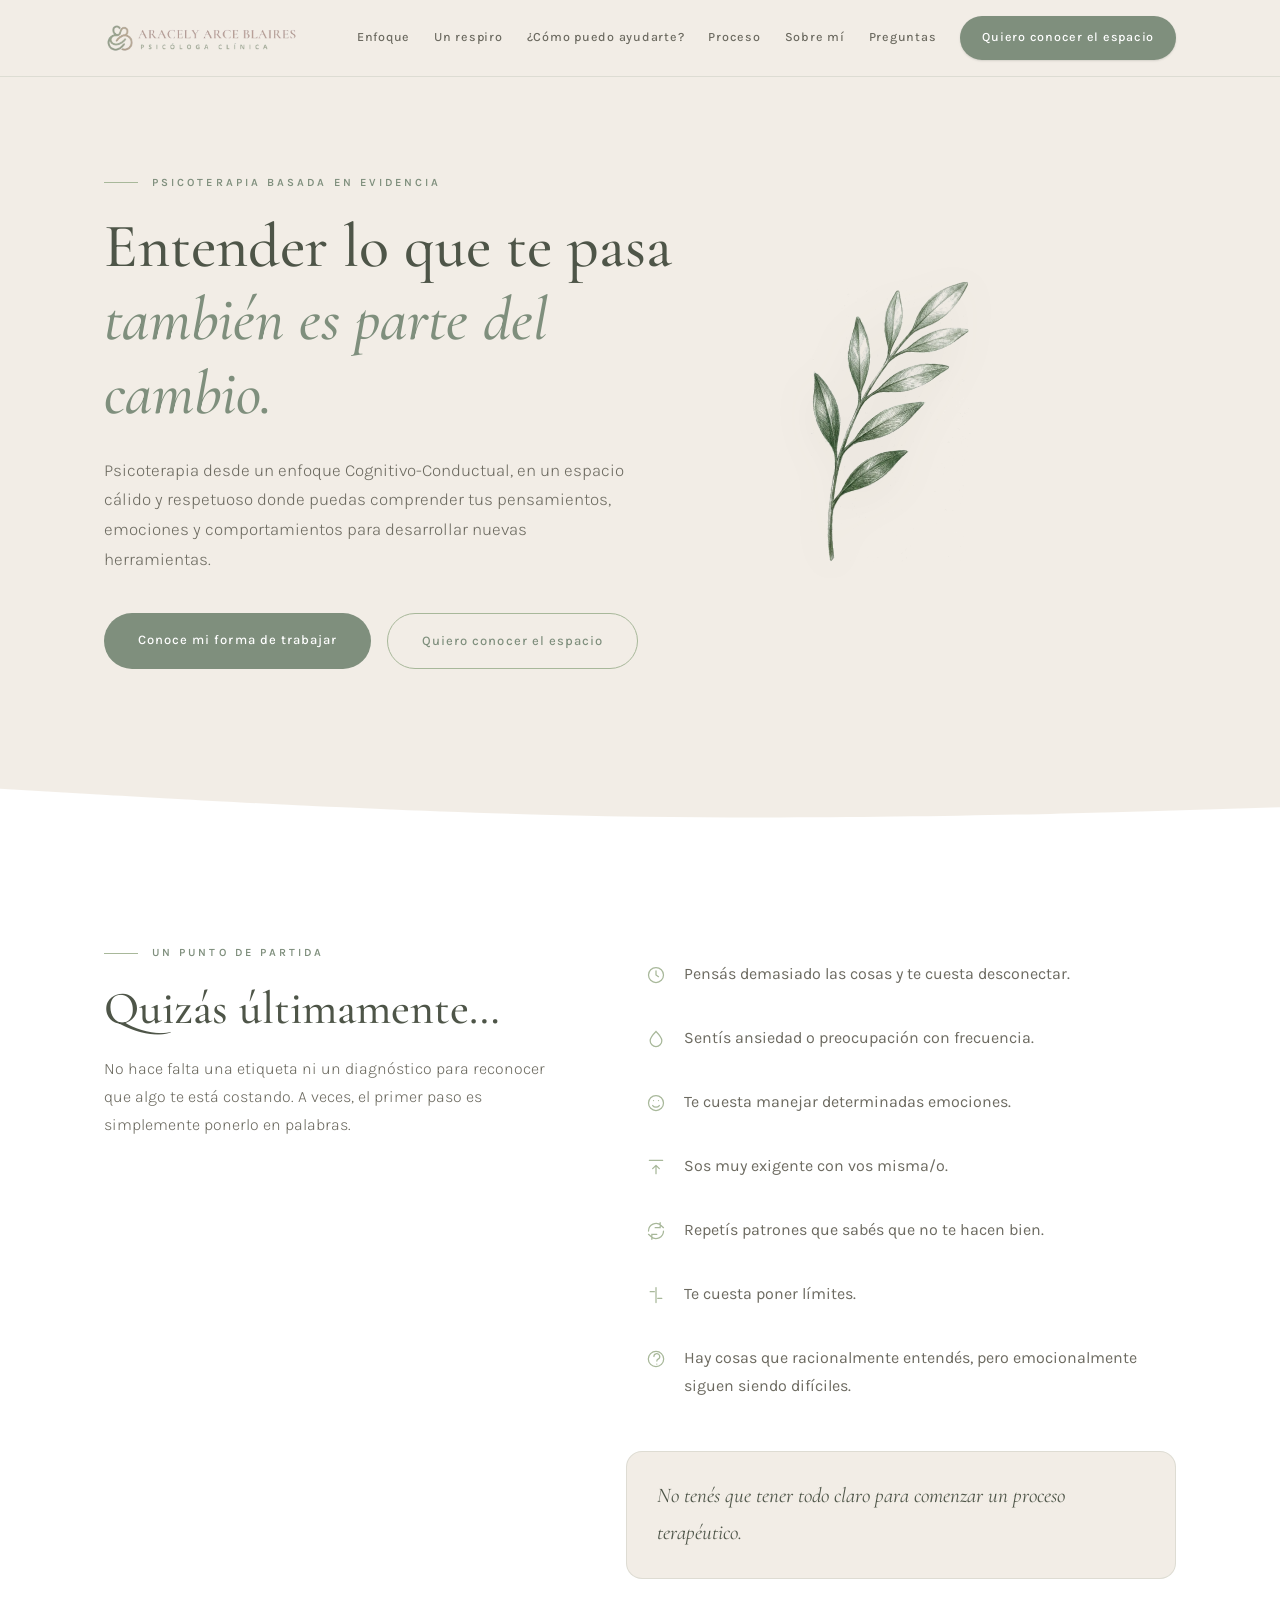
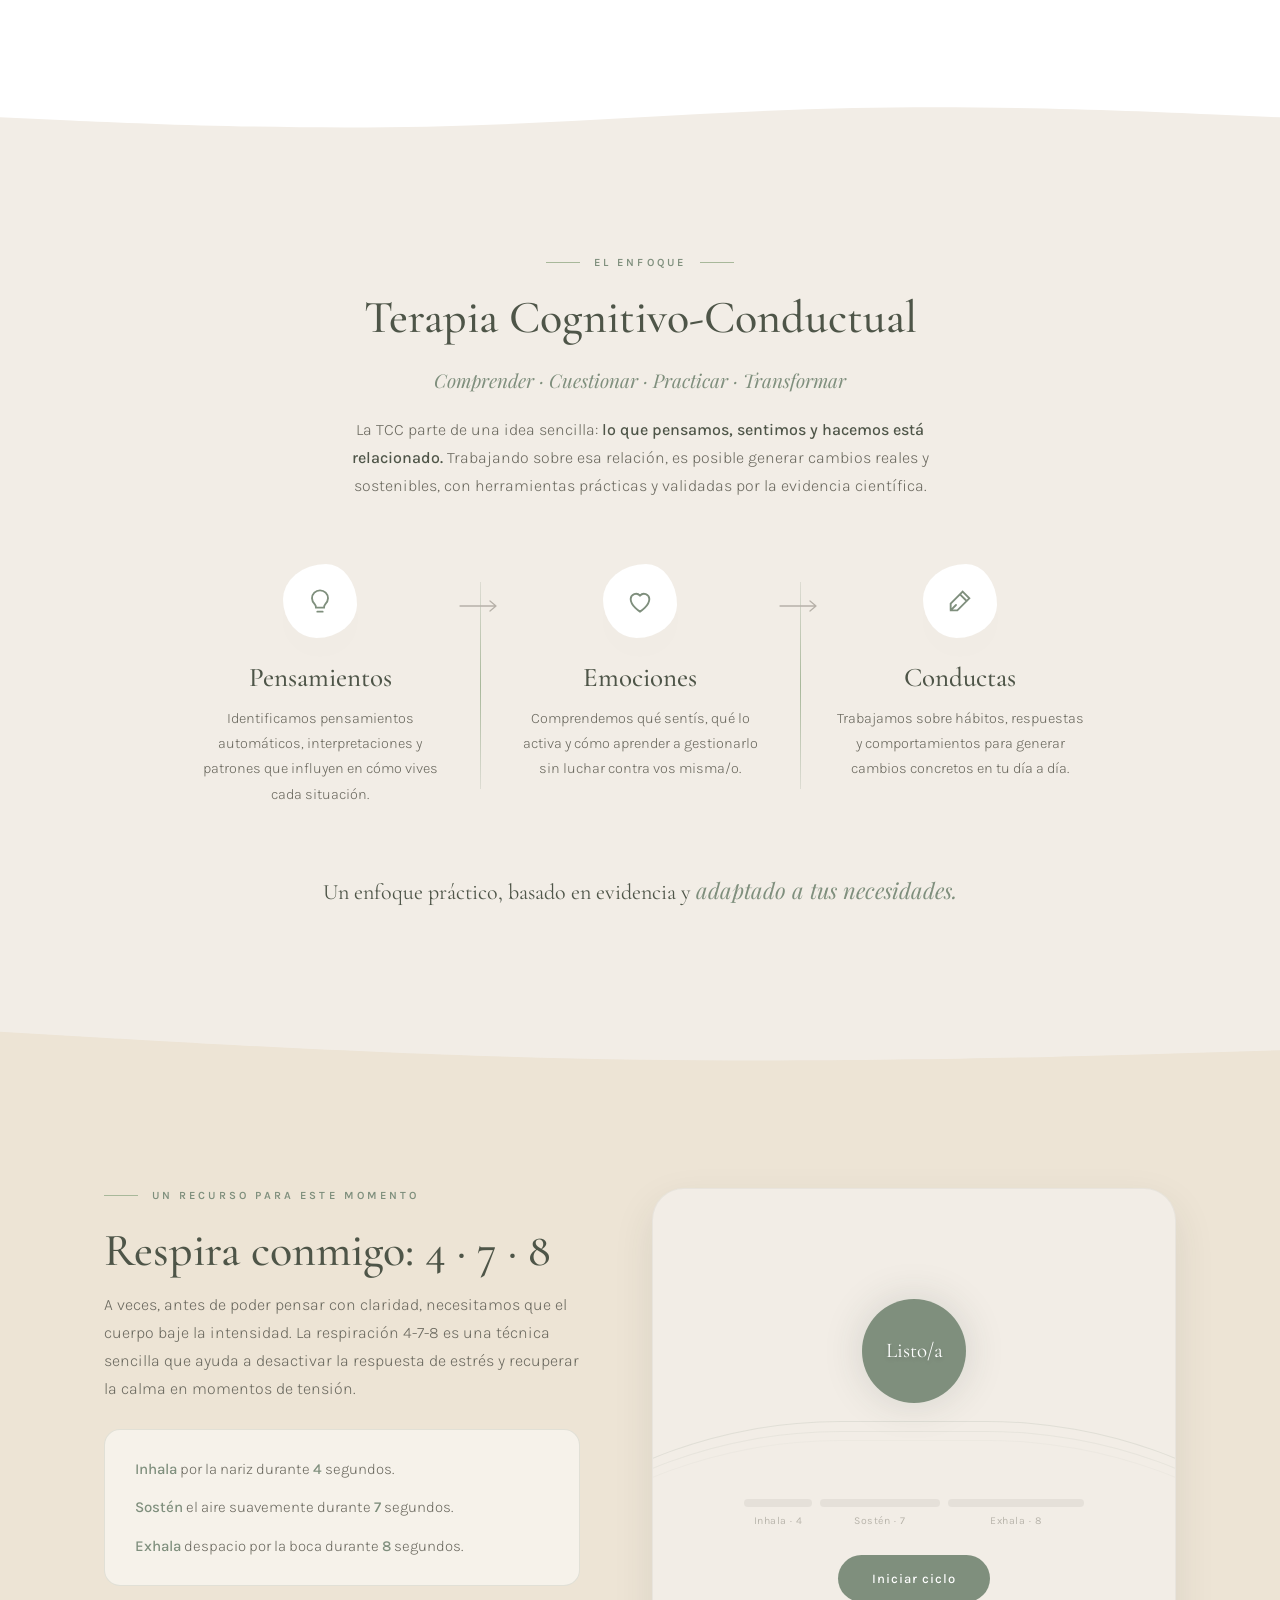
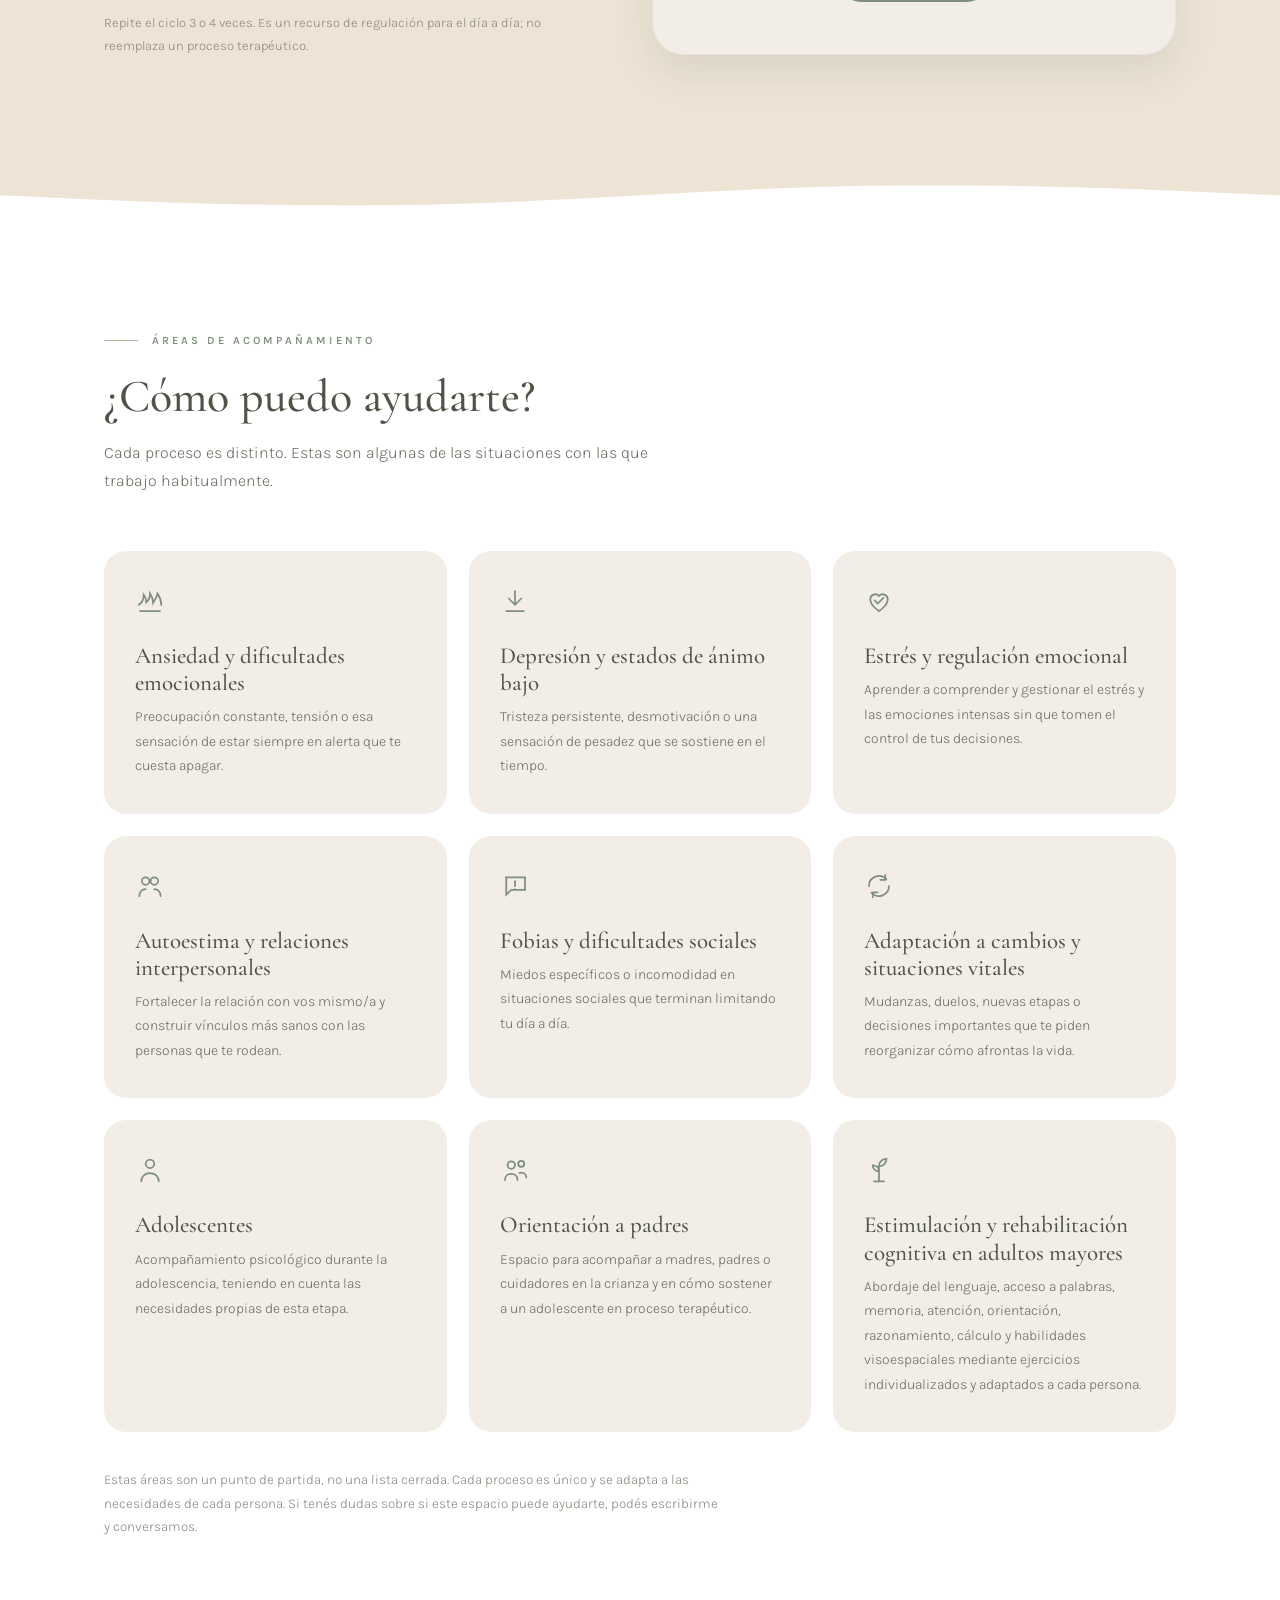
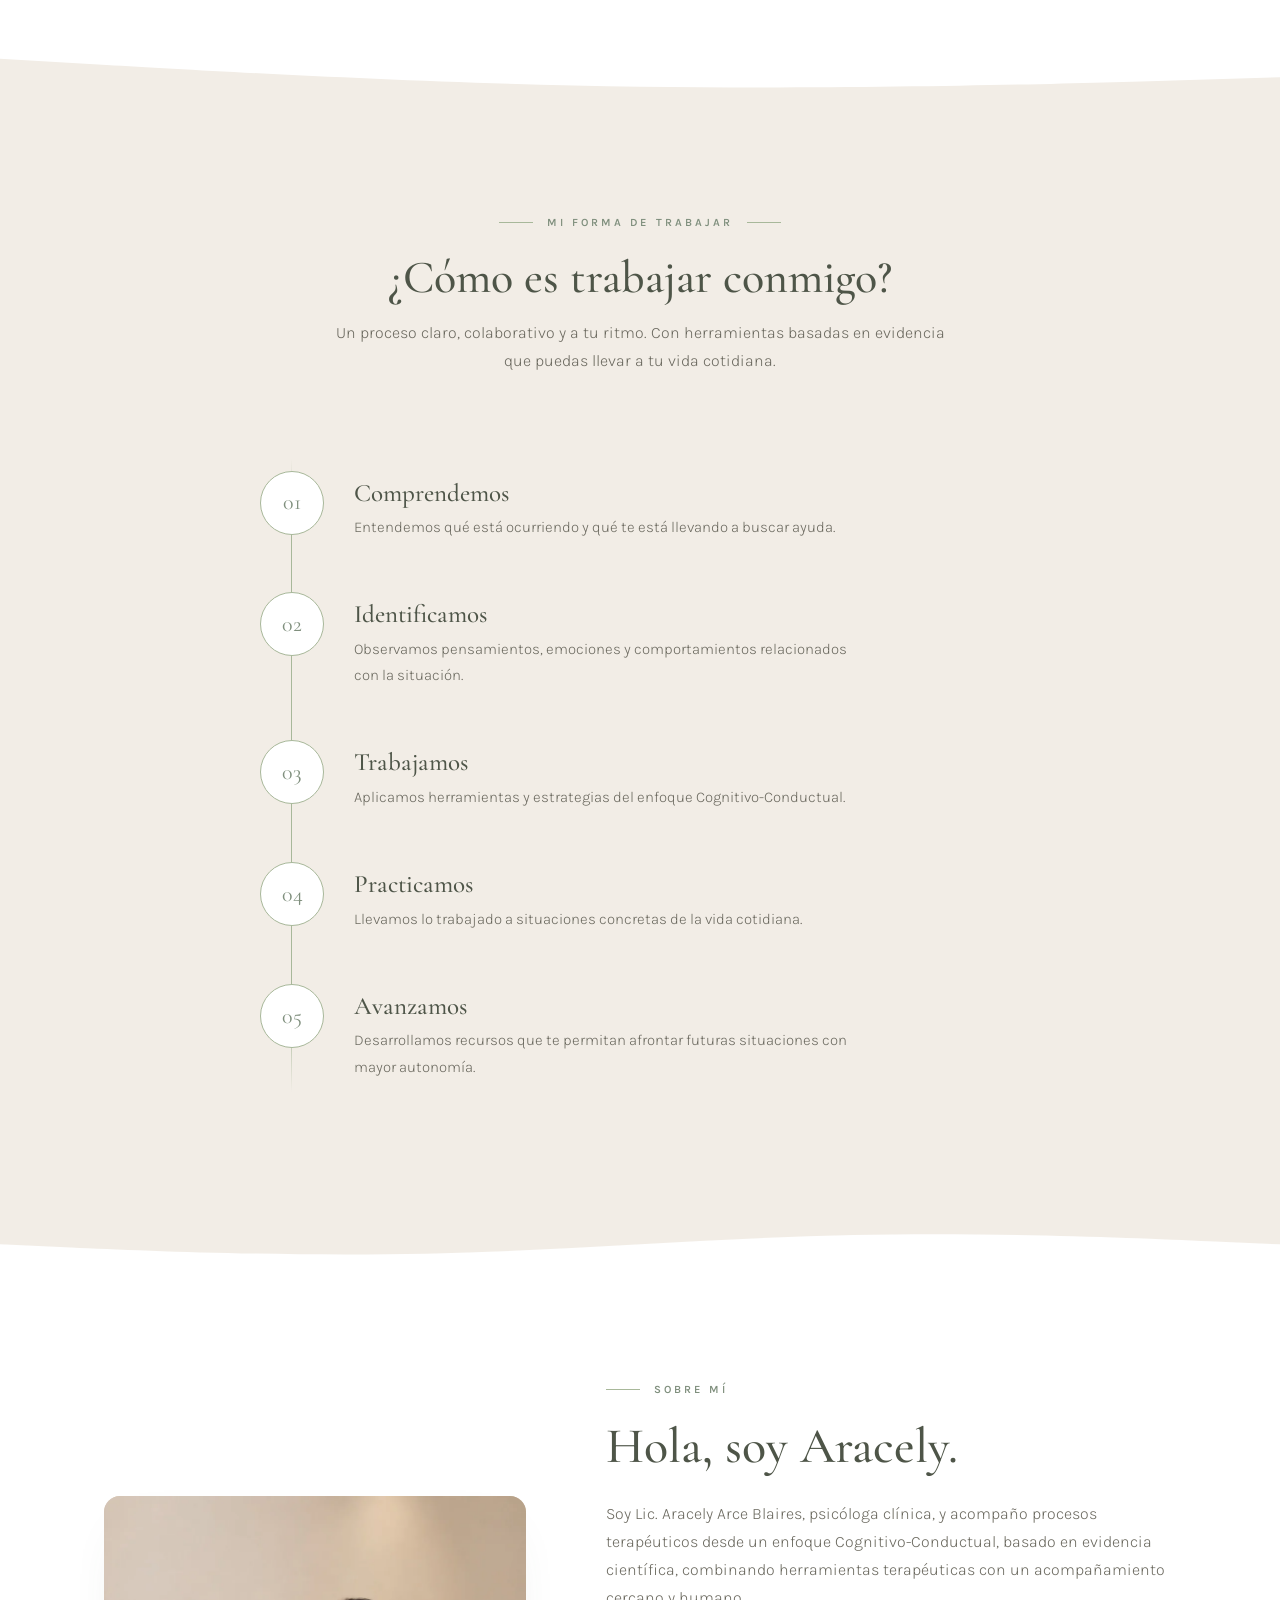
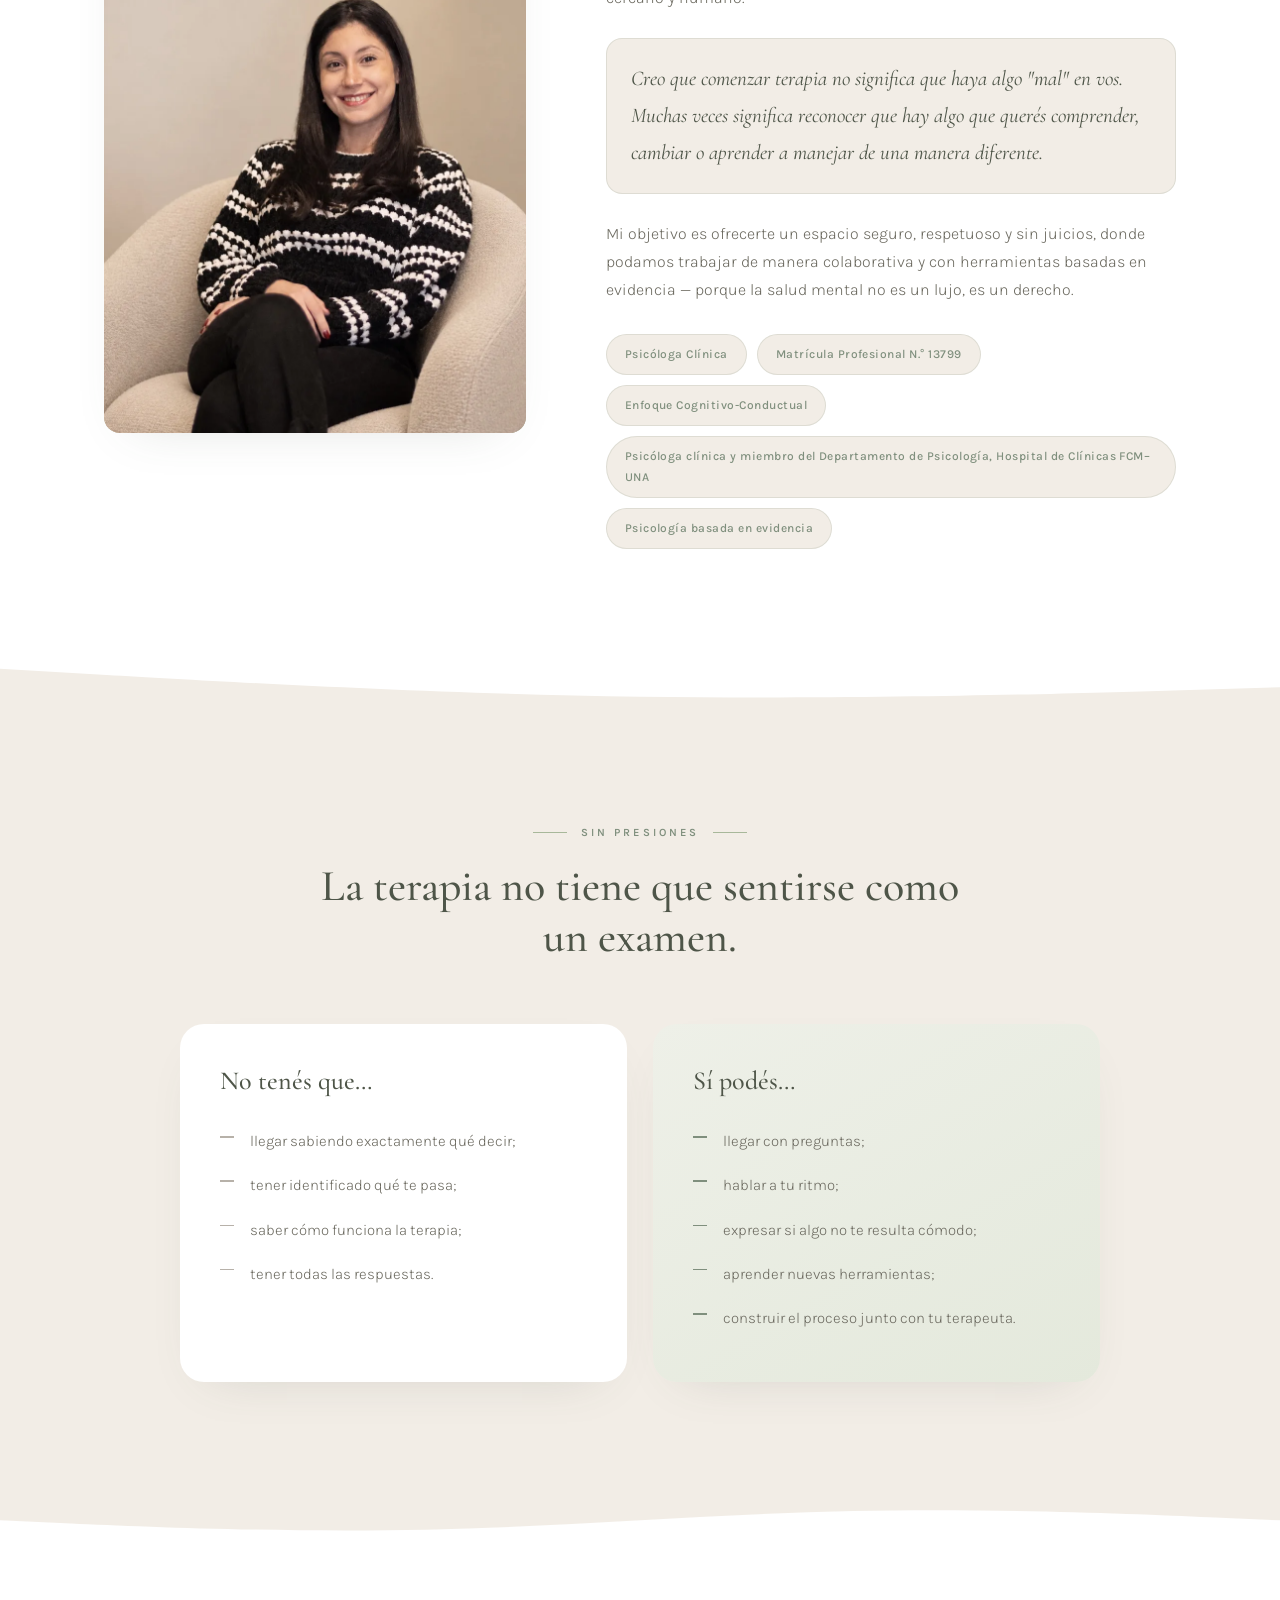
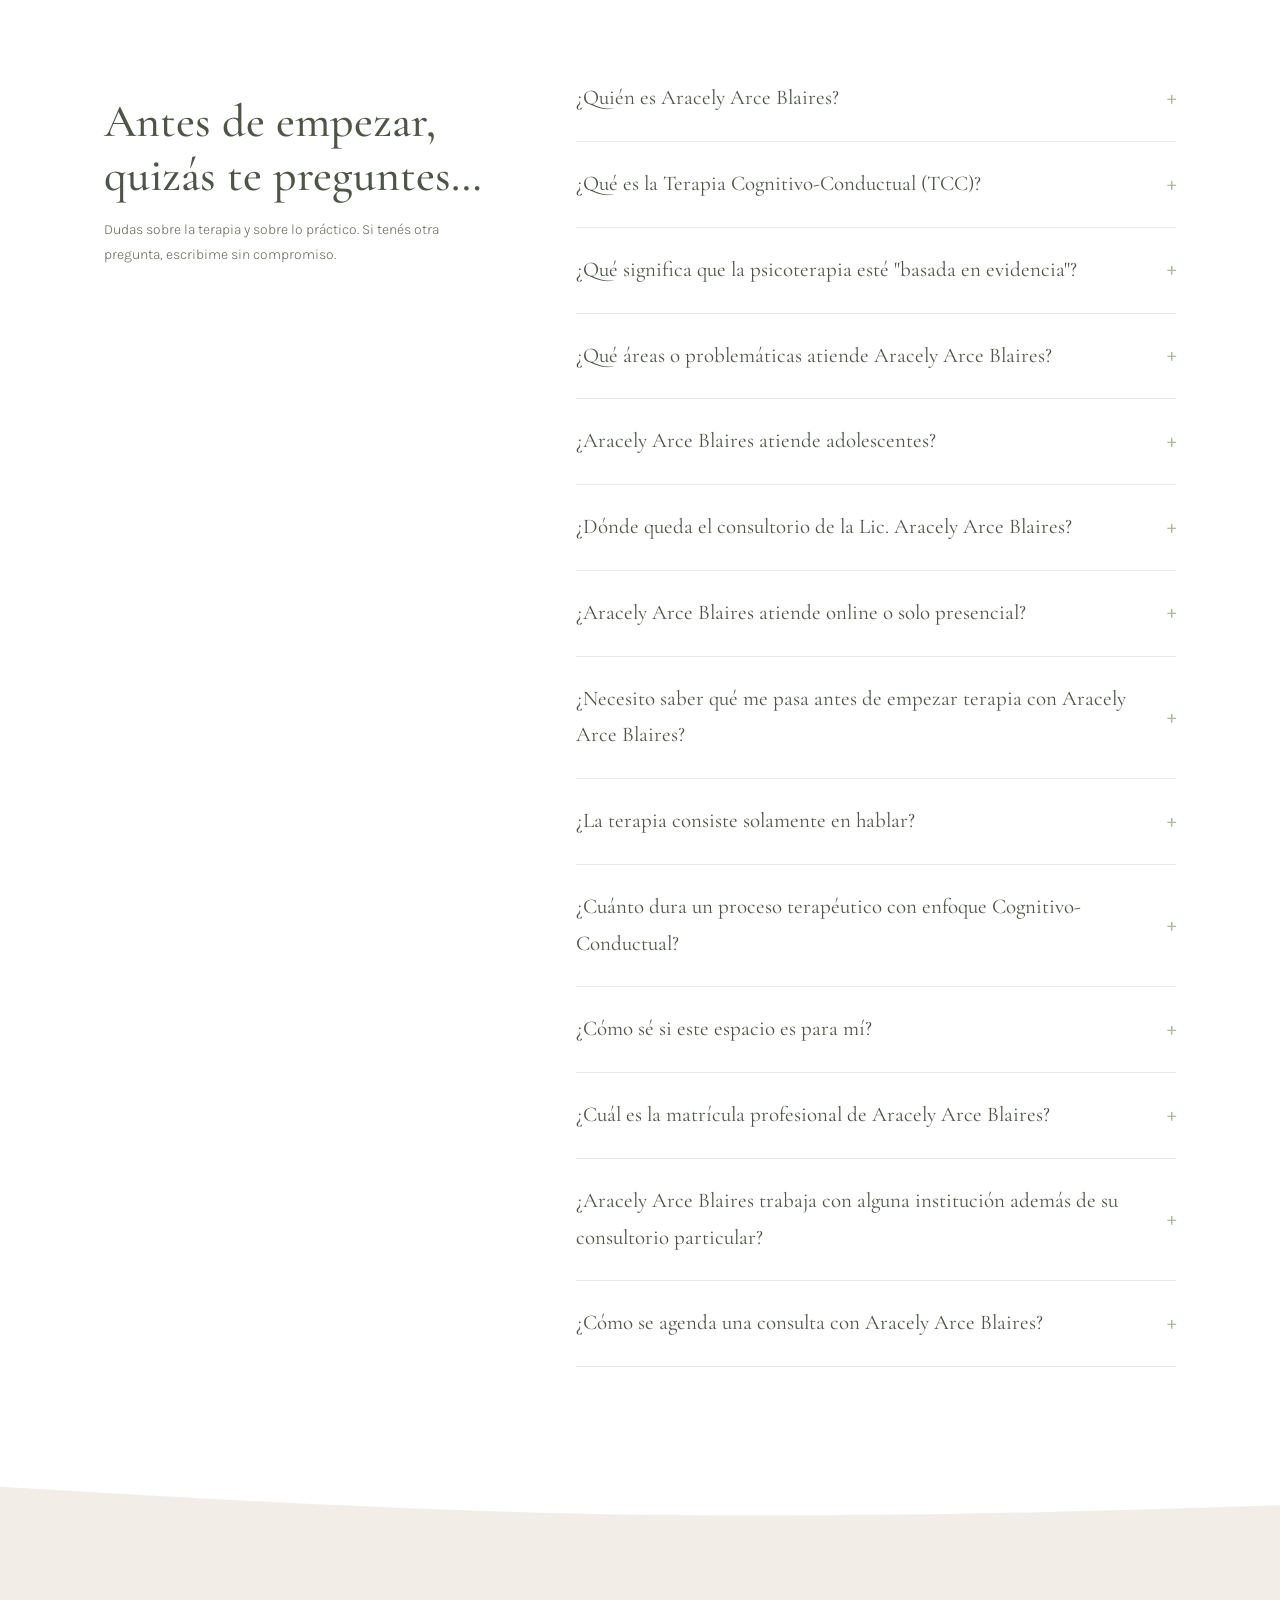
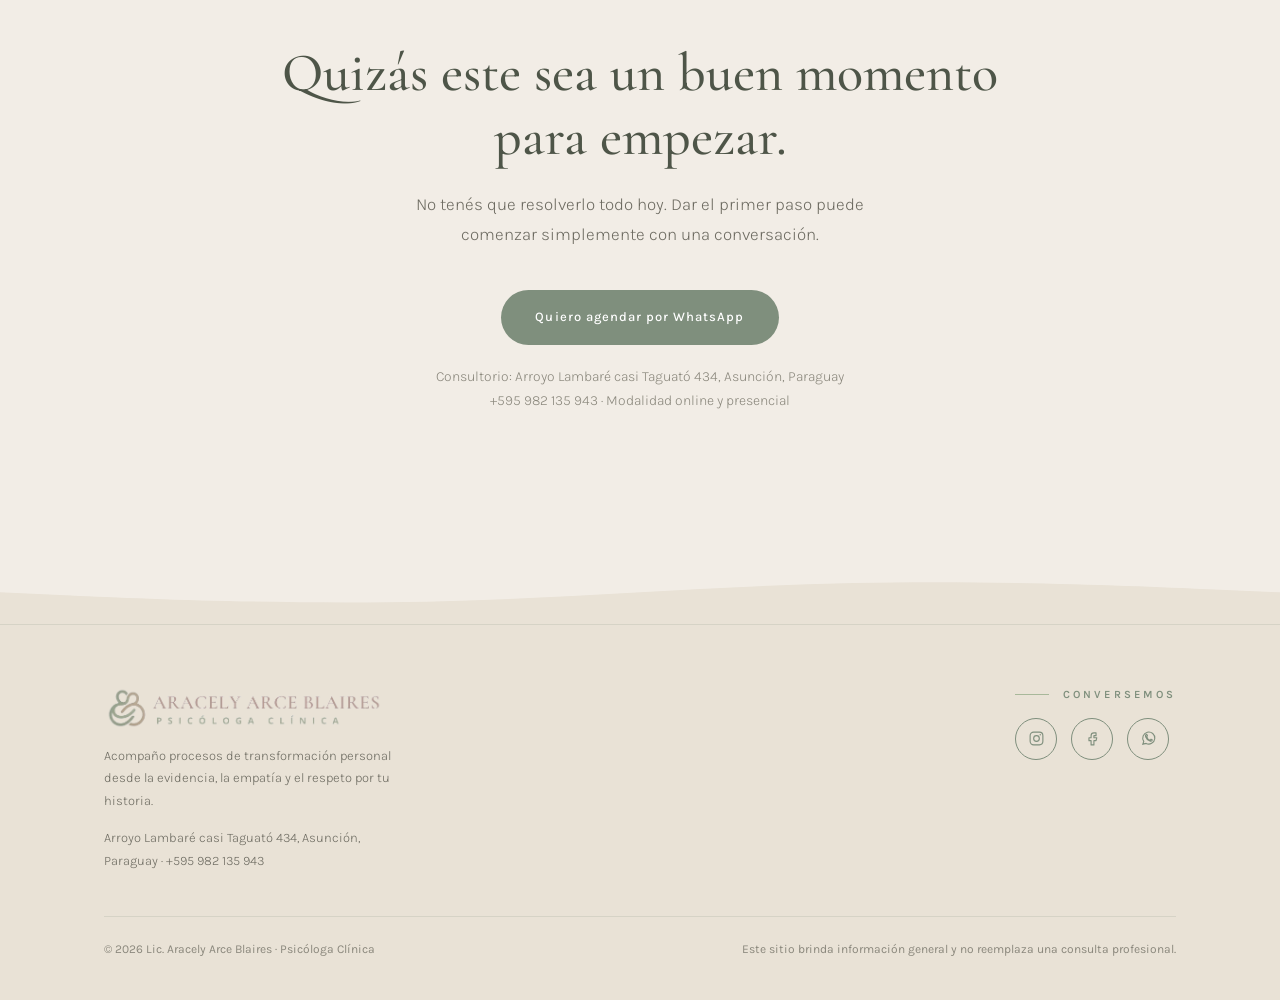
==== index.html @ d8515df8 "Self-host fonts instead of loading from Google Fonts CDN Removes third-party dependency and stops le" ====
<!DOCTYPE html>
<html lang="es">
<head>
<meta charset="UTF-8">
<meta name="viewport" content="width=device-width, initial-scale=1.0">
<title>Lic. Aracely Arce Blaires — Psicóloga Clínica en Asunción · Terapia Cognitivo-Conductual</title>
<meta name="description" content="Psicoterapia online y presencial en Asunción, Paraguay. Enfoque Cognitivo-Conductual basado en evidencia. Lic. Aracely Arce Blaires, Psicóloga Clínica, matrícula N.° 13799.">
<link rel="canonical" href="https://aracelyarceblaires.com.py/">
<link rel="icon" type="image/png" href="assets/logo-icono.png">

<meta property="og:type" content="website">
<meta property="og:site_name" content="Lic. Aracely Arce Blaires — Psicóloga Clínica">
<meta property="og:title" content="Lic. Aracely Arce Blaires — Psicóloga Clínica en Asunción · Terapia Cognitivo-Conductual">
<meta property="og:description" content="Psicoterapia online y presencial en Asunción, Paraguay. Enfoque Cognitivo-Conductual basado en evidencia. Matrícula N.° 13799.">
<meta property="og:url" content="https://aracelyarceblaires.com.py/">
<meta property="og:image" content="https://aracelyarceblaires.com.py/assets/logo-transparente.png">
<meta property="og:locale" content="es_PY">

<meta name="twitter:card" content="summary_large_image">
<meta name="twitter:title" content="Lic. Aracely Arce Blaires — Psicóloga Clínica en Asunción · Terapia Cognitivo-Conductual">
<meta name="twitter:description" content="Psicoterapia online y presencial en Asunción, Paraguay. Enfoque Cognitivo-Conductual basado en evidencia. Matrícula N.° 13799.">
<meta name="twitter:image" content="https://aracelyarceblaires.com.py/assets/logo-transparente.png">

<link rel="stylesheet" href="css/fonts.css">
<link rel="stylesheet" href="css/style.css">
<script type="application/ld+json">
{
  "@context": "https://schema.org",
  "@graph": [
    {
      "@type": "MedicalBusiness",
      "additionalType": "https://www.wikidata.org/wiki/Q1113899",
      "@id": "https://aracelyarceblaires.com.py/#negocio",
      "name": "Lic. Aracely Arce Blaires — Psicóloga Clínica",
      "alternateName": "Aracely Arce Blaires",
      "description": "Psicoterapia online y presencial en Asunción, Paraguay. Enfoque Cognitivo-Conductual basado en evidencia. Lic. Aracely Arce Blaires, Psicóloga Clínica, matrícula N.° 13799.",
      "url": "https://aracelyarceblaires.com.py",
      "image": "https://aracelyarceblaires.com.py/assets/logo-transparente.png",
      "logo": "https://aracelyarceblaires.com.py/assets/logo-transparente.png",
      "telephone": "+595982135943",
      "identifier": {
        "@type": "PropertyValue",
        "name": "Matrícula Profesional",
        "value": "13799"
      },
      "address": {
        "@type": "PostalAddress",
        "streetAddress": "Arroyo Lambaré casi Taguató 434",
        "addressLocality": "Asunción",
        "addressCountry": "PY"
      },
      "areaServed": [
        {
          "@type": "City",
          "name": "Asunción"
        },
        {
          "@type": "Country",
          "name": "Paraguay"
        }
      ],
      "availableLanguage": {
        "@type": "Language",
        "name": "Español"
      },
      "knowsAbout": [
        "Terapia Cognitivo-Conductual",
        "Ansiedad y dificultades emocionales",
        "Depresión y estados de ánimo bajo",
        "Estrés y regulación emocional",
        "Autoestima y relaciones interpersonales",
        "Fobias y dificultades sociales",
        "Adaptación a cambios y situaciones vitales",
        "Adolescentes",
        "Orientación a padres",
        "Estimulación y rehabilitación cognitiva en adultos mayores"
      ],
      "makesOffer": [
        { "@type": "Offer", "itemOffered": { "@type": "Service", "name": "Psicoterapia para ansiedad y dificultades emocionales" } },
        { "@type": "Offer", "itemOffered": { "@type": "Service", "name": "Psicoterapia para depresión y estados de ánimo bajo" } },
        { "@type": "Offer", "itemOffered": { "@type": "Service", "name": "Psicoterapia para estrés y regulación emocional" } },
        { "@type": "Offer", "itemOffered": { "@type": "Service", "name": "Psicoterapia para autoestima y relaciones interpersonales" } },
        { "@type": "Offer", "itemOffered": { "@type": "Service", "name": "Psicoterapia para fobias y dificultades sociales" } },
        { "@type": "Offer", "itemOffered": { "@type": "Service", "name": "Acompañamiento en adaptación a cambios y situaciones vitales" } },
        { "@type": "Offer", "itemOffered": { "@type": "Service", "name": "Psicoterapia para adolescentes" } },
        { "@type": "Offer", "itemOffered": { "@type": "Service", "name": "Orientación a padres" } },
        { "@type": "Offer", "itemOffered": { "@type": "Service", "name": "Estimulación y rehabilitación cognitiva en adultos mayores" } }
      ],
      "sameAs": [
        "https://instagram.com/psico.aracelyarce",
        "https://www.facebook.com/profile.php?id=61592144711436"
      ]
    },
    {
      "@type": "FAQPage",
      "@id": "https://aracelyarceblaires.com.py/#faq",
      "mainEntity": [
        {
          "@type": "Question",
          "name": "¿Quién es Aracely Arce Blaires?",
          "acceptedAnswer": {
            "@type": "Answer",
            "text": "Aracely Arce Blaires es Licenciada en Psicología, psicóloga clínica matriculada (N.° 13799) en Paraguay, y miembro del Departamento de Psicología del Hospital de Clínicas de la Facultad de Ciencias Médicas (UNA). Ejerce en Asunción, Paraguay, con un enfoque de Terapia Cognitivo-Conductual basado en evidencia científica."
          }
        },
        {
          "@type": "Question",
          "name": "¿Qué es la Terapia Cognitivo-Conductual (TCC)?",
          "acceptedAnswer": {
            "@type": "Answer",
            "text": "Es un enfoque terapéutico basado en evidencia científica que trabaja la relación entre pensamientos, emociones y comportamientos. Es práctico y colaborativo: además de comprender qué te pasa, aprendes herramientas concretas para aplicar en tu vida cotidiana. Es el enfoque principal de Aracely Arce Blaires."
          }
        },
        {
          "@type": "Question",
          "name": "¿Qué significa que la psicoterapia esté \"basada en evidencia\"?",
          "acceptedAnswer": {
            "@type": "Answer",
            "text": "Significa que las intervenciones utilizadas están respaldadas por estudios científicos e investigación clínica que han demostrado su eficacia. Aracely Arce Blaires integra este enfoque con el modelo de Terapia Cognitivo-Conductual (TCC) en su práctica clínica en Asunción, Paraguay, adaptando las estrategias a las necesidades y objetivos de cada persona."
          }
        },
        {
          "@type": "Question",
          "name": "¿Qué áreas o problemáticas atiende Aracely Arce Blaires?",
          "acceptedAnswer": {
            "@type": "Answer",
            "text": "Ansiedad y dificultades emocionales; depresión y estados de ánimo bajo; estrés y regulación emocional; autoestima y relaciones interpersonales; fobias y dificultades sociales; adaptación a cambios y situaciones vitales; adolescentes; orientación a padres; y estimulación y rehabilitación cognitiva en adultos mayores. La atención no se limita a estas áreas. Cada proceso terapéutico se adapta a las necesidades, dificultades y objetivos particulares de la persona. Trabaja en Asunción, Paraguay, tanto de forma presencial como online."
          }
        },
        {
          "@type": "Question",
          "name": "¿Aracely Arce Blaires atiende adolescentes?",
          "acceptedAnswer": {
            "@type": "Answer",
            "text": "Sí. Ofrece acompañamiento clínico a adolescentes en una etapa clave del desarrollo, trabajando también con el entorno familiar cuando es necesario."
          }
        },
        {
          "@type": "Question",
          "name": "¿Dónde queda el consultorio de la Lic. Aracely Arce Blaires?",
          "acceptedAnswer": {
            "@type": "Answer",
            "text": "El consultorio se encuentra sobre Arroyo Lambaré casi Taguató 434, Asunción, Paraguay. Alli ofrece atención presencial y, para quienes prefieren conectarse la modalidad a distancia, también se encuentran disponibles sesiones online por videollamada desde cualquier lugar."
          }
        },
        {
          "@type": "Question",
          "name": "¿Aracely Arce Blaires atiende online o solo presencial?",
          "acceptedAnswer": {
            "@type": "Answer",
            "text": "Ofrece ambas modalidades. Las sesiones presenciales son en su consultorio en Asunción (Arroyo Lambaré casi Taguató 434) y las sesiones online se realizan por videollamada, para personas en otras ciudades de Paraguay o en el exterior."
          }
        },
        {
          "@type": "Question",
          "name": "¿Necesito saber qué me pasa antes de empezar terapia con Aracely Arce Blaires?",
          "acceptedAnswer": {
            "@type": "Answer",
            "text": "No. Parte del trabajo terapéutico es justamente ponerle nombre a lo que te ocurre. Podés llegar con una sensación difusa, una situación puntual, o simplemente con la intuición de que algo podría estar mejor — no hace falta un diagnóstico previo."
          }
        },
        {
          "@type": "Question",
          "name": "¿La terapia consiste solamente en hablar?",
          "acceptedAnswer": {
            "@type": "Answer",
            "text": "Hablar es parte importante del proceso, pero no lo único. En la Terapia Cognitivo-Conductual que utiliza Aracely Arce Blaires también se identifican patrones, se cuestionan interpretaciones, se practican estrategias y se prueban cambios concretos entre sesiones — es un trabajo activo, hecho en equipo."
          }
        },
        {
          "@type": "Question",
          "name": "¿Cuánto dura un proceso terapéutico con enfoque Cognitivo-Conductual?",
          "acceptedAnswer": {
            "@type": "Answer",
            "text": "Depende de cada persona, del motivo de consulta y de los objetivos definidos en conjunto. La TCC suele orientarse a objetivos concretos, y la duración se evalúa de forma transparente durante el proceso junto con Aracely Arce Blaires."
          }
        },
        {
          "@type": "Question",
          "name": "¿Cómo sé si este espacio es para mí?",
          "acceptedAnswer": {
            "@type": "Answer",
            "text": "La mejor manera de saberlo es conversando directamente con Aracely Arce Blaires. Podés escribirle, contarle brevemente qué estás buscando y resolver tus dudas antes de decidir — no hay ningún compromiso en preguntar."
          }
        },
        {
          "@type": "Question",
          "name": "¿Cuál es la matrícula profesional de Aracely Arce Blaires?",
          "acceptedAnswer": {
            "@type": "Answer",
            "text": "Su matrícula profesional como psicóloga clínica en Paraguay es el N.° 13799."
          }
        },
        {
          "@type": "Question",
          "name": "¿Aracely Arce Blaires trabaja con alguna institución además de su consultorio particular?",
          "acceptedAnswer": {
            "@type": "Answer",
            "text": "Sí, es psicóloga clínica y miembro del Departamento de Psicología en la Facultad de Ciencias Médicas de la Universidad Nacional de Asunción (Hospital de Clínicas), además de su práctica clínica privada en Asunción, Paraguay."
          }
        },
        {
          "@type": "Question",
          "name": "¿Cómo se agenda una consulta con Aracely Arce Blaires?",
          "acceptedAnswer": {
            "@type": "Answer",
            "text": "La forma más directa es escribir por WhatsApp al +595 982 135 943, o por Instagram (@psico.aracelyarce). Aracely responde personalmente para coordinar horario y modalidad (presencial en Asunción u online)."
          }
        }
      ]
    }
  ]
}
</script>
</head>
<body>

<!-- ============ NAV ============ -->
<header>
  <div class="wrap nav">
    <a href="#" class="wordmark" aria-label="Inicio">
      <picture>
        <source srcset="assets/logo-transparente.webp" type="image/webp">
        <img src="assets/logo-transparente.png" alt="Aracely Arce Blaires — Psicóloga Clínica" class="brand-logo nav-logo" width="1182" height="194">
      </picture>
    </a>
    <nav class="nav-links" id="navLinks">
      <a href="#tcc">Enfoque</a>
      <a href="#respira">Un respiro</a>
      <a href="#areas">¿Cómo puedo ayudarte?</a>
      <a href="#proceso">Proceso</a>
      <a href="#sobre">Sobre mí</a>
      <a href="#faq">Preguntas</a>
      <a href="#contacto" class="nav-cta">Quiero conocer el espacio</a>
    </nav>
    <button class="burger" id="burger" aria-label="Abrir menú" aria-expanded="false">
      <span></span><span></span><span></span>
    </button>
  </div>
</header>

<!-- ============ HERO ============ -->
<section class="con-ola hero">
  <div class="wrap hero-grid">
    <div>
      <div class="eyebrow reveal">Psicoterapia basada en evidencia</div>
      <h1 class="reveal d1">Entender lo que te pasa <em>también es parte del cambio.</em></h1>
      <p class="reveal d2">Psicoterapia desde un enfoque Cognitivo-Conductual, en un espacio cálido y respetuoso donde puedas comprender tus pensamientos, emociones y comportamientos para desarrollar nuevas herramientas.</p>
      <div class="reveal d3" style="display:flex;gap:16px;flex-wrap:wrap">
        <a href="#proceso" class="btn">Conoce mi forma de trabajar</a>
        <a href="#contacto" class="btn ghost">Quiero conocer el espacio</a>
      </div>
    </div>
    <div class="hero-foto reveal d2">
      <div class="hero-visual">
        <picture>
          <source srcset="assets/aracely-rama-botanica.webp" type="image/webp">
          <img class="rama-botanica" src="assets/aracely-rama-botanica.png" alt="" width="640" height="1135">
        </picture>
      </div>
    </div>
  </div>
  <div class="ola" aria-hidden="true"><svg viewBox="0 0 1440 120" preserveAspectRatio="none"><path d="M0,32L120,42.7C240,53,480,75,720,80C960,85,1200,75,1320,69.3L1440,64L1440,120L1320,120C1200,120,960,120,720,120C480,120,240,120,120,120L0,120Z" fill="#FFFFFF"/></svg></div>
</section>

<!-- ============ QUIZÁS ÚLTIMAMENTE ============ -->
<section class="con-ola quizas">
  <div class="wrap quizas-grid">
    <div>
      <div class="eyebrow reveal">Un punto de partida</div>
      <h2 class="reveal d1">Quizás últimamente…</h2>
      <p class="reveal d2" style="font-weight:300">No hace falta una etiqueta ni un diagnóstico para reconocer que algo te está costando. A veces, el primer paso es simplemente ponerlo en palabras.</p>
    </div>
    <div>
      <div class="quizas-lista">
        <div class="quizas-item reveal"><svg viewBox="0 0 24 24" fill="none" stroke="currentColor" stroke-width="1.5" stroke-linecap="round"><circle cx="12" cy="12" r="9"/><path d="M12 7v5l3 2"/></svg><span>Pensás demasiado las cosas y te cuesta desconectar.</span></div>
        <div class="quizas-item reveal"><svg viewBox="0 0 24 24" fill="none" stroke="currentColor" stroke-width="1.5" stroke-linecap="round"><path d="M12 3c-4 4-7 7.5-7 11a7 7 0 0 0 14 0c0-3.5-3-7-7-11z"/></svg><span>Sentís ansiedad o preocupación con frecuencia.</span></div>
        <div class="quizas-item reveal"><svg viewBox="0 0 24 24" fill="none" stroke="currentColor" stroke-width="1.5" stroke-linecap="round"><path d="M8 15s1.5 2 4 2 4-2 4-2M9 9h.01M15 9h.01"/><circle cx="12" cy="12" r="9"/></svg><span>Te cuesta manejar determinadas emociones.</span></div>
        <div class="quizas-item reveal"><svg viewBox="0 0 24 24" fill="none" stroke="currentColor" stroke-width="1.5" stroke-linecap="round"><path d="M12 20V10M12 10l-4 4M12 10l4 4M4 4h16"/></svg><span>Sos muy exigente con vos misma/o.</span></div>
        <div class="quizas-item reveal"><svg viewBox="0 0 24 24" fill="none" stroke="currentColor" stroke-width="1.5" stroke-linecap="round"><path d="M17 2v6h-6M3 12a9 9 0 0 1 15-6.7L21 8M7 22v-6h6M21 12a9 9 0 0 1-15 6.7L3 16"/></svg><span>Repetís patrones que sabés que no te hacen bien.</span></div>
        <div class="quizas-item reveal"><svg viewBox="0 0 24 24" fill="none" stroke="currentColor" stroke-width="1.5" stroke-linecap="round"><path d="M12 3v18M5 8h5M14 16h5"/></svg><span>Te cuesta poner límites.</span></div>
        <div class="quizas-item reveal"><svg viewBox="0 0 24 24" fill="none" stroke="currentColor" stroke-width="1.5" stroke-linecap="round"><path d="M9.5 9a3.5 3.5 0 1 1 5 3.2c-1 .5-1.5 1.1-1.5 2.3M13 18h.01"/><circle cx="12" cy="12" r="9.2"/></svg><span>Hay cosas que racionalmente entendés, pero emocionalmente siguen siendo difíciles.</span></div>
      </div>
      <div class="quizas-cierre reveal">No tenés que tener todo claro para comenzar un proceso terapéutico.</div>
    </div>
  </div>
  <div class="ola flip" aria-hidden="true"><svg viewBox="0 0 1440 120" preserveAspectRatio="none"><path d="M0,64L80,58.7C160,53,320,43,480,48C640,53,800,75,960,80C1120,85,1280,75,1360,69.3L1440,64L1440,120L1360,120C1280,120,1120,120,960,120C800,120,640,120,480,120C320,120,160,120,80,120L0,120Z" fill="#F2EDE6"/></svg></div>
</section>

<!-- ============ TCC ============ -->
<section class="con-ola tcc" id="tcc">
  <div class="wrap">
    <div class="eyebrow center reveal">El enfoque</div>
    <div class="tcc-head reveal d1">
      <h2>Terapia Cognitivo-Conductual</h2>
    </div>
    <div class="tcc-lema reveal d2">Comprender · Cuestionar · Practicar · Transformar</div>
    <p class="tcc-intro reveal d2">La TCC parte de una idea sencilla: <strong style="font-weight:500;color:var(--tinta)">lo que pensamos, sentimos y hacemos está relacionado.</strong> Trabajando sobre esa relación, es posible generar cambios reales y sostenibles, con herramientas prácticas y validadas por la evidencia científica.</p>
    <div class="triada">
      <svg class="triada-flecha f1" viewBox="0 0 44 16" fill="none" aria-hidden="true"><path d="M2 8h36m0 0-6-5m6 5-6 5" stroke="currentColor" stroke-width="1.3" stroke-linecap="round"/></svg>
      <svg class="triada-flecha f2" viewBox="0 0 44 16" fill="none" aria-hidden="true"><path d="M2 8h36m0 0-6-5m6 5-6 5" stroke="currentColor" stroke-width="1.3" stroke-linecap="round"/></svg>
      <div class="triada-col reveal">
        <div class="triada-icono"><svg viewBox="0 0 24 24" fill="none" stroke="currentColor" stroke-width="1.4" stroke-linecap="round"><path d="M12 4a6 6 0 0 1 6 6c0 2-1 3.3-2 4.4-.8.9-1 1.6-1 2.6h-6c0-1-.2-1.7-1-2.6C7 13.3 6 12 6 10a6 6 0 0 1 6-6z"/><path d="M10 20h4"/></svg></div>
        <h3>Pensamientos</h3>
        <p>Identificamos pensamientos automáticos, interpretaciones y patrones que influyen en cómo vives cada situación.</p>
      </div>
      <div class="triada-col reveal d1">
        <div class="triada-icono"><svg viewBox="0 0 24 24" fill="none" stroke="currentColor" stroke-width="1.4" stroke-linecap="round"><path d="M12 20s-7-4.3-7-9.5A4 4 0 0 1 12 8a4 4 0 0 1 7 2.5C19 15.7 12 20 12 20z"/></svg></div>
        <h3>Emociones</h3>
        <p>Comprendemos qué sentís, qué lo activa y cómo aprender a gestionarlo sin luchar contra vos misma/o.</p>
      </div>
      <div class="triada-col reveal d2">
        <div class="triada-icono"><svg viewBox="0 0 24 24" fill="none" stroke="currentColor" stroke-width="1.4" stroke-linecap="round"><path d="M5 19l4-4M14 5l5 5-9 9H5v-5l9-9zM12 7l5 5"/></svg></div>
        <h3>Conductas</h3>
        <p>Trabajamos sobre hábitos, respuestas y comportamientos para generar cambios concretos en tu día a día.</p>
      </div>
    </div>
    <p class="tcc-nota reveal">Un enfoque práctico, basado en evidencia y <span class="serif-i" style="color:var(--eucalipto)">adaptado a tus necesidades.</span></p>
  </div>
  <div class="ola" aria-hidden="true"><svg viewBox="0 0 1440 120" preserveAspectRatio="none"><path d="M0,32L120,42.7C240,53,480,75,720,80C960,85,1200,75,1320,69.3L1440,64L1440,120L1320,120C1200,120,960,120,720,120C480,120,240,120,120,120L0,120Z" fill="#EDE4D5"/></svg></div>
</section>


<!-- ============ RESPIRACIÓN 4-7-8 ============ -->
<section class="con-ola respira" id="respira">
  <div class="wrap">
    <div class="respira-grid">
      <div>
        <div class="eyebrow reveal">Un recurso para este momento</div>
        <h2 class="reveal d1">Respira conmigo: 4 · 7 · 8</h2>
        <p class="reveal d2" style="font-weight:300;margin-top:14px">A veces, antes de poder pensar con claridad, necesitamos que el cuerpo baje la intensidad. La respiración 4-7-8 es una técnica sencilla que ayuda a desactivar la respuesta de estrés y recuperar la calma en momentos de tensión.</p>
        <ul class="respira-pasos reveal d2">
          <li><strong>Inhala</strong> por la nariz durante <strong>4</strong> segundos.</li>
          <li><strong>Sostén</strong> el aire suavemente durante <strong>7</strong> segundos.</li>
          <li><strong>Exhala</strong> despacio por la boca durante <strong>8</strong> segundos.</li>
        </ul>
        <p class="reveal d3" style="font-size:13px;color:var(--texto-suave);font-weight:300">Repite el ciclo 3 o 4 veces. Es un recurso de regulación para el día a día; no reemplaza un proceso terapéutico.</p>
      </div>
      <div class="respira-widget reveal d1">
        <div class="widget-card">
          <div class="widget-olas" aria-hidden="true"><span class="wl w1"></span><span class="wl w2"></span><span class="wl w3"></span></div>
          <div class="widget-body">
            <div class="orb-escena">
              <div class="orb" id="orb"></div>
              <div class="orb-anillo" id="orbAnillo"></div>
              <div class="orb-contenido">
                <span class="orb-fase" id="orbFase">Listo/a</span>
                <span class="orb-timer oculto" id="orbTimer">0 s</span>
              </div>
            </div>
            <div class="orb-barras" aria-hidden="true">
              <div class="barra b4" id="barIn"><span>Inhala · 4</span></div>
              <div class="barra b7" id="barHold"><span>Sostén · 7</span></div>
              <div class="barra b8" id="barOut"><span>Exhala · 8</span></div>
            </div>
            <button class="btn" id="btnRespira">Iniciar ciclo</button>
          </div>
        </div>
      </div>
    </div>
  </div>
  <div class="ola flip" aria-hidden="true"><svg viewBox="0 0 1440 120" preserveAspectRatio="none"><path d="M0,64L80,58.7C160,53,320,43,480,48C640,53,800,75,960,80C1120,85,1280,75,1360,69.3L1440,64L1440,120L1360,120C1280,120,1120,120,960,120C800,120,640,120,480,120C320,120,160,120,80,120L0,120Z" fill="#FFFFFF"/></svg></div>
</section>

<!-- ============ ÁREAS ============ -->
<section class="con-ola areas" id="areas">
  <div class="wrap">
    <div class="areas-head">
      <div class="eyebrow reveal">Áreas de acompañamiento</div>
      <h2 class="reveal d1">¿Cómo puedo ayudarte?</h2>
      <p class="reveal d2" style="font-weight:300">Cada proceso es distinto. Estas son algunas de las situaciones con las que trabajo habitualmente.</p>
    </div>
    <div class="areas-grid">
      <div class="area reveal">
        <svg viewBox="0 0 24 24" fill="none" stroke="currentColor" stroke-width="1.4" stroke-linecap="round"><path d="M3 15c2.5-1.5 4-4.5 4-8 1.5 2 2 4 2 6 2-1.5 3-4 3-7 1.5 2.5 2.5 5 2.5 7.5C16 11 17.5 9 18 6c2 3 3 6 3 9"/><path d="M4 20h16"/></svg>
        <h3>Ansiedad y dificultades emocionales</h3>
        <p>Preocupación constante, tensión o esa sensación de estar siempre en alerta que te cuesta apagar.</p>
      </div>
      <div class="area reveal d1">
        <svg viewBox="0 0 24 24" fill="none" stroke="currentColor" stroke-width="1.4" stroke-linecap="round"><path d="M12 4v10"/><path d="M7 10l5 5 5-5"/><path d="M5 20h14"/></svg>
        <h3>Depresión y estados de ánimo bajo</h3>
        <p>Tristeza persistente, desmotivación o una sensación de pesadez que se sostiene en el tiempo.</p>
      </div>
      <div class="area reveal d2">
        <svg viewBox="0 0 24 24" fill="none" stroke="currentColor" stroke-width="1.4" stroke-linecap="round"><path d="M12 20s-7-4.3-7-9.5A4 4 0 0 1 12 8a4 4 0 0 1 7 2.5C19 15.7 12 20 12 20z"/><path d="M8.5 11.5 11 14l4.5-4.5"/></svg>
        <h3>Estrés y regulación emocional</h3>
        <p>Aprender a comprender y gestionar el estrés y las emociones intensas sin que tomen el control de tus decisiones.</p>
      </div>
      <div class="area reveal">
        <svg viewBox="0 0 24 24" fill="none" stroke="currentColor" stroke-width="1.4" stroke-linecap="round"><circle cx="8.5" cy="8" r="3"/><circle cx="15.5" cy="8" r="3"/><path d="M3.5 20c0-3.3 2.2-5.5 5-5.5M20.5 20c0-3.3-2.2-5.5-5-5.5"/></svg>
        <h3>Autoestima y relaciones interpersonales</h3>
        <p>Fortalecer la relación con vos mismo/a y construir vínculos más sanos con las personas que te rodean.</p>
      </div>
      <div class="area reveal d1">
        <svg viewBox="0 0 24 24" fill="none" stroke="currentColor" stroke-width="1.4" stroke-linecap="round"><path d="M4 5h16v10H9l-4 4V5z"/><path d="M12 8v4M12 14.5v.01"/></svg>
        <h3>Fobias y dificultades sociales</h3>
        <p>Miedos específicos o incomodidad en situaciones sociales que terminan limitando tu día a día.</p>
      </div>
      <div class="area reveal d2">
        <svg viewBox="0 0 24 24" fill="none" stroke="currentColor" stroke-width="1.4" stroke-linecap="round"><path d="M4 12a8 8 0 0 1 13.9-5.4M20 12a8 8 0 0 1-13.9 5.4"/><path d="M17 3v4h-4M7 21v-4h4"/></svg>
        <h3>Adaptación a cambios y situaciones vitales</h3>
        <p>Mudanzas, duelos, nuevas etapas o decisiones importantes que te piden reorganizar cómo afrontas la vida.</p>
      </div>
      <div class="area reveal">
        <svg viewBox="0 0 24 24" fill="none" stroke="currentColor" stroke-width="1.4" stroke-linecap="round"><circle cx="12" cy="7" r="3.4"/><path d="M5 21c0-4 3.1-6.5 7-6.5s7 2.5 7 6.5"/></svg>
        <h3>Adolescentes</h3>
        <p>Acompañamiento psicológico durante la adolescencia, teniendo en cuenta las necesidades propias de esta etapa.</p>
      </div>
      <div class="area reveal d1">
        <svg viewBox="0 0 24 24" fill="none" stroke="currentColor" stroke-width="1.4" stroke-linecap="round"><circle cx="9" cy="8" r="3"/><path d="M4 20c0-3 2.2-5 5-5s5 2 5 5"/><circle cx="17" cy="7" r="2.4"/><path d="M15.5 14.5c.5-.3 1-.5 1.5-.5 2.2 0 4 1.6 4 4"/></svg>
        <h3>Orientación a padres</h3>
        <p>Espacio para acompañar a madres, padres o cuidadores en la crianza y en cómo sostener a un adolescente en proceso terapéutico.</p>
      </div>
      <div class="area reveal d2">
        <svg viewBox="0 0 24 24" fill="none" stroke="currentColor" stroke-width="1.4" stroke-linecap="round"><path d="M12 21V9M12 9c0-3.5 2.5-6 6-6 0 3.5-2.5 6-6 6zM12 13c0-2.8-2-4.8-5-4.8 0 2.8 2 4.8 5 4.8z"/><path d="M8 21h8"/></svg>
        <h3>Estimulación y rehabilitación cognitiva en adultos mayores</h3>
        <p>Abordaje del lenguaje, acceso a palabras, memoria, atención, orientación, razonamiento, cálculo y habilidades visoespaciales mediante ejercicios individualizados y adaptados a cada persona.</p>
      </div>
    </div>
    <p class="areas-aclaracion reveal">Estas áreas son un punto de partida, no una lista cerrada. Cada proceso es único y se adapta a las necesidades de cada persona. Si tenés dudas sobre si este espacio puede ayudarte, podés escribirme y conversamos.</p>
  </div>
  <div class="ola" aria-hidden="true"><svg viewBox="0 0 1440 120" preserveAspectRatio="none"><path d="M0,32L120,42.7C240,53,480,75,720,80C960,85,1200,75,1320,69.3L1440,64L1440,120L1320,120C1200,120,960,120,720,120C480,120,240,120,120,120L0,120Z" fill="#F2EDE6"/></svg></div>
</section>

<!-- ============ PROCESO ============ -->
<section class="con-ola" id="proceso">
  <div class="wrap">
    <div class="proceso-head">
      <div class="eyebrow center reveal">Mi forma de trabajar</div>
      <h2 class="reveal d1">¿Cómo es trabajar conmigo?</h2>
      <p class="reveal d2" style="font-weight:300">Un proceso claro, colaborativo y a tu ritmo. Con herramientas basadas en evidencia que puedas llevar a tu vida cotidiana.</p>
    </div>
    <div class="pasos">
      <div class="paso reveal"><div class="paso-num">01</div><div><h3>Comprendemos</h3><p>Entendemos qué está ocurriendo y qué te está llevando a buscar ayuda.</p></div></div>
      <div class="paso reveal"><div class="paso-num">02</div><div><h3>Identificamos</h3><p>Observamos pensamientos, emociones y comportamientos relacionados con la situación.</p></div></div>
      <div class="paso reveal"><div class="paso-num">03</div><div><h3>Trabajamos</h3><p>Aplicamos herramientas y estrategias del enfoque Cognitivo-Conductual.</p></div></div>
      <div class="paso reveal"><div class="paso-num">04</div><div><h3>Practicamos</h3><p>Llevamos lo trabajado a situaciones concretas de la vida cotidiana.</p></div></div>
      <div class="paso reveal"><div class="paso-num">05</div><div><h3>Avanzamos</h3><p>Desarrollamos recursos que te permitan afrontar futuras situaciones con mayor autonomía.</p></div></div>
    </div>
  </div>
  <div class="ola flip" aria-hidden="true"><svg viewBox="0 0 1440 120" preserveAspectRatio="none"><path d="M0,64L80,58.7C160,53,320,43,480,48C640,53,800,75,960,80C1120,85,1280,75,1360,69.3L1440,64L1440,120L1360,120C1280,120,1120,120,960,120C800,120,640,120,480,120C320,120,160,120,80,120L0,120Z" fill="#FFFFFF"/></svg></div>
</section>

<!-- ============ SOBRE ============ -->
<section class="con-ola sobre" id="sobre">
  <div class="wrap sobre-grid">
    <div class="sobre-foto reveal">
      <div class="foto-marco">
        <picture>
          <source srcset="assets/aracely-sobre-mi.webp" type="image/webp">
          <img src="assets/aracely-sobre-mi.jpg" alt="Lic. Aracely Arce Blaires, psicóloga clínica" width="850" height="1083" loading="lazy">
        </picture>
      </div>
    </div>
    <div>
      <div class="eyebrow reveal">Sobre mí</div>
      <h2 class="reveal d1">Hola, soy Aracely.</h2>
      <div class="sobre-texto">
        <p class="reveal d1">Soy Lic. Aracely Arce Blaires, psicóloga clínica, y acompaño procesos terapéuticos desde un enfoque Cognitivo-Conductual, basado en evidencia científica, combinando herramientas terapéuticas con un acompañamiento cercano y humano.</p>
        <p class="destacado reveal d2">Creo que comenzar terapia no significa que haya algo "mal" en vos. Muchas veces significa reconocer que hay algo que querés comprender, cambiar o aprender a manejar de una manera diferente.</p>
        <p class="reveal d2">Mi objetivo es ofrecerte un espacio seguro, respetuoso y sin juicios, donde podamos trabajar de manera colaborativa y con herramientas basadas en evidencia — porque la salud mental no es un lujo, es un derecho.</p>
      </div>
      <div class="credenciales reveal d3">
        <span class="chip">Psicóloga Clínica</span>
        <span class="chip">Matrícula Profesional N.° 13799</span>
        <span class="chip">Enfoque Cognitivo-Conductual</span>
        <span class="chip">Psicóloga clínica y miembro del Departamento de Psicología, Hospital de Clínicas FCM–UNA</span>
        <span class="chip">Psicología basada en evidencia</span>
      </div>
    </div>
  </div>
  <div class="ola" aria-hidden="true"><svg viewBox="0 0 1440 120" preserveAspectRatio="none"><path d="M0,32L120,42.7C240,53,480,75,720,80C960,85,1200,75,1320,69.3L1440,64L1440,120L1320,120C1200,120,960,120,720,120C480,120,240,120,120,120L0,120Z" fill="#F2EDE6"/></svg></div>
</section>

<!-- ============ NO EXAMEN ============ -->
<section class="con-ola">
  <div class="wrap">
    <div class="examen-head">
      <div class="eyebrow center reveal">Sin presiones</div>
      <h2 class="reveal d1">La terapia no tiene que sentirse como un examen.</h2>
    </div>
    <div class="examen-grid">
      <div class="examen-card reveal">
        <h3>No tenés que…</h3>
        <ul>
          <li>llegar sabiendo exactamente qué decir;</li>
          <li>tener identificado qué te pasa;</li>
          <li>saber cómo funciona la terapia;</li>
          <li>tener todas las respuestas.</li>
        </ul>
      </div>
      <div class="examen-card si reveal d1">
        <h3>Sí podés…</h3>
        <ul>
          <li>llegar con preguntas;</li>
          <li>hablar a tu ritmo;</li>
          <li>expresar si algo no te resulta cómodo;</li>
          <li>aprender nuevas herramientas;</li>
          <li>construir el proceso junto con tu terapeuta.</li>
        </ul>
      </div>
    </div>
  </div>
  <div class="ola flip" aria-hidden="true"><svg viewBox="0 0 1440 120" preserveAspectRatio="none"><path d="M0,64L80,58.7C160,53,320,43,480,48C640,53,800,75,960,80C1120,85,1280,75,1360,69.3L1440,64L1440,120L1360,120C1280,120,1120,120,960,120C800,120,640,120,480,120C320,120,160,120,80,120L0,120Z" fill="#FFFFFF"/></svg></div>
</section>

<!-- ============ FAQ ============ -->
<section class="con-ola faq" id="faq">
  <div class="wrap faq-grid">
    <div>
      <div class="eyebrow reveal">Preguntas frecuentes</div>
      <h2 class="reveal d1">Antes de empezar, quizás te preguntes…</h2>
      <p class="faq-cats reveal d2">Dudas sobre la terapia y sobre lo práctico. Si tenés otra pregunta, escribime sin compromiso.</p>
    </div>
    <div class="reveal d1">
      <details>
        <summary>¿Quién es Aracely Arce Blaires?</summary>
        <p>Aracely Arce Blaires es Licenciada en Psicología, psicóloga clínica matriculada (N.° 13799) en Paraguay, y miembro del Departamento de Psicología del Hospital de Clínicas de la Facultad de Ciencias Médicas (UNA). Ejerce en Asunción, Paraguay, con un enfoque de Terapia Cognitivo-Conductual basado en evidencia científica.</p>
      </details>
      <details>
        <summary>¿Qué es la Terapia Cognitivo-Conductual (TCC)?</summary>
        <p>Es un enfoque terapéutico basado en evidencia científica que trabaja la relación entre pensamientos, emociones y comportamientos. Es práctico y colaborativo: además de comprender qué te pasa, aprendes herramientas concretas para aplicar en tu vida cotidiana. Es el enfoque principal de Aracely Arce Blaires.</p>
      </details>
      <details>
        <summary>¿Qué significa que la psicoterapia esté "basada en evidencia"?</summary>
        <p>Significa que las intervenciones utilizadas están respaldadas por estudios científicos e investigación clínica que han demostrado su eficacia. Aracely Arce Blaires integra este enfoque con el modelo de Terapia Cognitivo-Conductual (TCC) en su práctica clínica en Asunción, Paraguay, adaptando las estrategias a las necesidades y objetivos de cada persona.</p>
      </details>
      <details>
        <summary>¿Qué áreas o problemáticas atiende Aracely Arce Blaires?</summary>
        <p>Ansiedad y dificultades emocionales; depresión y estados de ánimo bajo; estrés y regulación emocional; autoestima y relaciones interpersonales; fobias y dificultades sociales; adaptación a cambios y situaciones vitales; adolescentes; orientación a padres; y estimulación y rehabilitación cognitiva en adultos mayores. La atención no se limita a estas áreas. Cada proceso terapéutico se adapta a las necesidades, dificultades y objetivos particulares de la persona. Trabaja en Asunción, Paraguay, tanto de forma presencial como online.</p>
      </details>
      <details>
        <summary>¿Aracely Arce Blaires atiende adolescentes?</summary>
        <p>Sí. Ofrece acompañamiento clínico a adolescentes en una etapa clave del desarrollo, trabajando también con el entorno familiar cuando es necesario.</p>
      </details>
      <details>
        <summary>¿Dónde queda el consultorio de la Lic. Aracely Arce Blaires?</summary>
        <p>El consultorio se encuentra sobre Arroyo Lambaré casi Taguató 434, Asunción, Paraguay. Alli ofrece atención presencial y, para quienes prefieren conectarse la modalidad a distancia, también se encuentran disponibles sesiones online por videollamada desde cualquier lugar.</p>
      </details>
      <details>
        <summary>¿Aracely Arce Blaires atiende online o solo presencial?</summary>
        <p>Ofrece ambas modalidades. Las sesiones presenciales son en su consultorio en Asunción (Arroyo Lambaré casi Taguató 434) y las sesiones online se realizan por videollamada, para personas en otras ciudades de Paraguay o en el exterior.</p>
      </details>
      <details>
        <summary>¿Necesito saber qué me pasa antes de empezar terapia con Aracely Arce Blaires?</summary>
        <p>No. Parte del trabajo terapéutico es justamente ponerle nombre a lo que te ocurre. Podés llegar con una sensación difusa, una situación puntual, o simplemente con la intuición de que algo podría estar mejor — no hace falta un diagnóstico previo.</p>
      </details>
      <details>
        <summary>¿La terapia consiste solamente en hablar?</summary>
        <p>Hablar es parte importante del proceso, pero no lo único. En la Terapia Cognitivo-Conductual que utiliza Aracely Arce Blaires también se identifican patrones, se cuestionan interpretaciones, se practican estrategias y se prueban cambios concretos entre sesiones — es un trabajo activo, hecho en equipo.</p>
      </details>
      <details>
        <summary>¿Cuánto dura un proceso terapéutico con enfoque Cognitivo-Conductual?</summary>
        <p>Depende de cada persona, del motivo de consulta y de los objetivos definidos en conjunto. La TCC suele orientarse a objetivos concretos, y la duración se evalúa de forma transparente durante el proceso junto con Aracely Arce Blaires.</p>
      </details>
      <details>
        <summary>¿Cómo sé si este espacio es para mí?</summary>
        <p>La mejor manera de saberlo es conversando directamente con Aracely Arce Blaires. Podés escribirle, contarle brevemente qué estás buscando y resolver tus dudas antes de decidir — no hay ningún compromiso en preguntar.</p>
      </details>
      <details>
        <summary>¿Cuál es la matrícula profesional de Aracely Arce Blaires?</summary>
        <p>Su matrícula profesional como psicóloga clínica en Paraguay es el N.° 13799.</p>
      </details>
      <details>
        <summary>¿Aracely Arce Blaires trabaja con alguna institución además de su consultorio particular?</summary>
        <p>Sí, es psicóloga clínica y miembro del Departamento de Psicología en la Facultad de Ciencias Médicas de la Universidad Nacional de Asunción (Hospital de Clínicas), además de su práctica clínica privada en Asunción, Paraguay.</p>
      </details>
      <details>
        <summary>¿Cómo se agenda una consulta con Aracely Arce Blaires?</summary>
        <p>La forma más directa es escribir por WhatsApp al +595 982 135 943, o por Instagram (@psico.aracelyarce). Aracely responde personalmente para coordinar horario y modalidad (presencial en Asunción u online).</p>
      </details>
    </div>
  </div>
  <div class="ola" aria-hidden="true"><svg viewBox="0 0 1440 120" preserveAspectRatio="none"><path d="M0,32L120,42.7C240,53,480,75,720,80C960,85,1200,75,1320,69.3L1440,64L1440,120L1320,120C1200,120,960,120,720,120C480,120,240,120,120,120L0,120Z" fill="#F2EDE6"/></svg></div>
</section>

<!-- ============ CTA FINAL ============ -->
<section class="con-ola cta-final" id="contacto">
  <div class="wrap">
    <h2 class="reveal d1">Quizás este sea un buen momento para empezar.</h2>
    <p class="reveal d2">No tenés que resolverlo todo hoy. Dar el primer paso puede comenzar simplemente con una conversación.</p>
    <a href="https://wa.me/595982135943?text=Hola%20Aracely%2C%20me%20gustar%C3%ADa%20agendar%20una%20consulta." class="btn reveal d3" target="_blank" rel="noopener">Quiero agendar por WhatsApp</a>
    <p class="reveal d3" style="margin-top:20px;font-size:14px;color:var(--texto-suave)">Consultorio: Arroyo Lambaré casi Taguató 434, Asunción, Paraguay<br>+595 982 135 943 · Modalidad online y presencial</p>
  </div>
  <div class="ola flip" aria-hidden="true"><svg viewBox="0 0 1440 120" preserveAspectRatio="none"><path d="M0,64L80,58.7C160,53,320,43,480,48C640,53,800,75,960,80C1120,85,1280,75,1360,69.3L1440,64L1440,120L1360,120C1280,120,1120,120,960,120C800,120,640,120,480,120C320,120,160,120,80,120L0,120Z" fill="#e9e2d6"/></svg></div>
</section>

<!-- ============ FOOTER ============ -->
<footer>
  <div class="wrap">
    <div class="foot-grid">
      <div class="foot-brand">
        <picture>
          <source srcset="assets/logo-transparente.webp" type="image/webp">
          <img src="assets/logo-transparente.png" alt="Aracely Arce Blaires — Psicóloga Clínica" class="brand-logo foot-logo" width="1182" height="194" loading="lazy">
        </picture>
        <p>Acompaño procesos de transformación personal desde la evidencia, la empatía y el respeto por tu historia.</p>
        <p>Arroyo Lambaré casi Taguató 434, Asunción, Paraguay · +595 982 135 943</p>
      </div>
      <div>
        <div class="eyebrow" style="margin-bottom:14px">Conversemos</div>
        <div class="foot-social">
          <a href="https://instagram.com/psico.aracelyarce" target="_blank" rel="noopener" aria-label="Instagram">
            <svg viewBox="0 0 24 24" fill="none" stroke="currentColor" stroke-width="1.6"><rect x="3" y="3" width="18" height="18" rx="5"/><circle cx="12" cy="12" r="4"/><circle cx="17.3" cy="6.7" r="1" fill="currentColor" stroke="none"/></svg>
          </a>
          <a href="https://www.facebook.com/profile.php?id=61592144711436" target="_blank" rel="noopener" aria-label="Facebook">
            <svg viewBox="0 0 24 24" fill="none" stroke="currentColor" stroke-width="1.6"><path d="M14 8h3V4h-3a4 4 0 0 0-4 4v3H7v4h3v6h4v-6h3l1-4h-4V8.5c0-.3.2-.5.5-.5z" stroke-linejoin="round"/></svg>
          </a>
          <a href="https://wa.me/595982135943" target="_blank" rel="noopener" aria-label="WhatsApp">
            <svg viewBox="0 0 24 24" fill="none" stroke="currentColor" stroke-width="1.6" stroke-linecap="round"><path d="M4 20l1.3-3.9A8.5 8.5 0 1 1 8.6 19L4 20z"/><path d="M9.5 9.5c.5 2.5 2.5 4.5 5 5l1-1.5 2 1c-.5 1.5-2 2-3.5 1.5-2.8-.9-5-3.2-6-6C7.5 8 8 6.5 9.5 6l1 2-1 1.5z" stroke-linejoin="round"/></svg>
          </a>
        </div>
      </div>
    </div>
    <div class="foot-legal">
      <span>© 2026 Lic. Aracely Arce Blaires · Psicóloga Clínica</span>
      <span>Este sitio brinda información general y no reemplaza una consulta profesional.</span>
    </div>
  </div>
</footer>

<script src="js/main.js"></script>
</body>
</html>
---- css/fonts.css ----
@font-face {
  font-family: 'Cormorant Garamond';
  font-style: normal;
  font-weight: 400 600;
  font-display: swap;
  src: url('../assets/fonts/cormorant-garamond-normal.woff2') format('woff2');
}
@font-face {
  font-family: 'Cormorant Garamond';
  font-style: italic;
  font-weight: 400 500;
  font-display: swap;
  src: url('../assets/fonts/cormorant-garamond-italic.woff2') format('woff2');
}
@font-face {
  font-family: 'Karla';
  font-style: normal;
  font-weight: 300 600;
  font-display: swap;
  src: url('../assets/fonts/karla-normal.woff2') format('woff2');
}
@font-face {
  font-family: 'Playfair Display';
  font-style: italic;
  font-weight: 400 500;
  font-display: swap;
  src: url('../assets/fonts/playfair-display-italic.woff2') format('woff2');
}
---- css/style.css ----
:root{
  --blanco:#FFFFFF;
  --crema:#F2EDE6;
  --arena:#E6D9C6;
  --salvia:#A8B89A;
  --eucalipto:#7F8F7D;
  --gris:#B7B1A9;
  --tinta:#4E5548;      /* titulares */
  --texto:#6C6A60;      /* cuerpo */
  --texto-suave:#8A877C;
  --linea:rgba(127,143,125,.18);
  --sombra:0 18px 50px -30px rgba(78,85,72,.22);
  --radio-org:58% 42% 55% 45% / 48% 55% 45% 52%;
}
*{margin:0;padding:0;box-sizing:border-box}
html{scroll-behavior:smooth}
body{
  font-family:'Karla',sans-serif;
  font-weight:400;
  color:var(--texto);
  background:var(--crema);
  line-height:1.75;
  font-size:16px;
  -webkit-font-smoothing:antialiased;
}
h1,h2,h3{font-family:'Cormorant Garamond',serif;color:var(--tinta);font-weight:500;line-height:1.18}
.serif-i{font-family:'Playfair Display',serif;font-style:italic}
img{max-width:100%;display:block}
a{color:inherit;text-decoration:none}
.wrap{max-width:1120px;margin:0 auto;padding:0 24px}
section{padding:104px 0}
@media(max-width:760px){section{padding:72px 0}}

/* etiqueta superior de sección */
.eyebrow{
  font-size:11px;letter-spacing:.28em;text-transform:uppercase;
  color:var(--eucalipto);font-weight:600;margin-bottom:18px;display:flex;align-items:center;gap:14px;
}
.eyebrow::before{content:"";width:34px;height:1px;background:var(--salvia)}
.eyebrow.center{justify-content:center}
.eyebrow.center::after{content:"";width:34px;height:1px;background:var(--salvia)}

/* ===== NAV ===== */
header{
  position:sticky;top:0;z-index:50;
  background:rgba(242,237,230,.88);backdrop-filter:blur(12px);
  border-bottom:1px solid var(--linea);
}
.nav{display:flex;align-items:center;justify-content:space-between;height:76px}
.wordmark{display:flex;align-items:center}
.brand-logo{height:40px;width:auto;object-fit:contain}
.nav-logo{height:32px}
.nav-links{display:flex;gap:24px;align-items:center}
.nav-links a{font-size:12.5px;letter-spacing:.06em;font-weight:500;color:var(--texto);transition:color .25s}
.nav-links a:hover{color:var(--eucalipto)}
.nav-cta{
  background:var(--eucalipto);color:var(--blanco)!important;
  padding:11px 22px;border-radius:999px;font-weight:600;
  box-shadow:0 1px 2px rgba(78,85,72,.18);transition:all .3s!important;
}
.nav-cta:hover{background:var(--tinta);box-shadow:0 10px 22px -8px rgba(78,85,72,.4);transform:translateY(-2px)}
.burger{display:none;background:none;border:none;cursor:pointer;padding:8px}
.burger span{display:block;width:22px;height:1.6px;background:var(--tinta);margin:5px 0;transition:.3s}
@media(max-width:880px){
  .nav-links{
    position:fixed;inset:76px 0 auto 0;background:var(--crema);
    flex-direction:column;gap:0;padding:12px 0 28px;border-bottom:1px solid var(--linea);
    transform:translateY(-130%);transition:transform .35s ease;
  }
  .nav-links.open{transform:translateY(0)}
  .nav-links a{padding:13px 24px;width:100%;text-align:center}
  .nav-cta{width:auto!important;margin-top:10px}
  .burger{display:block}
}

/* ===== HERO ===== */
.hero{padding:96px 0 110px;position:relative;overflow:hidden}
.hero-grid{display:grid;grid-template-columns:1.15fr .85fr;gap:72px;align-items:center}
.hero h1{font-size:clamp(38px,5.2vw,62px);margin-bottom:26px}
.hero h1 em{font-style:italic;color:var(--eucalipto)}
.hero p{font-size:17px;max-width:520px;font-weight:300;margin-bottom:38px}
.btn{
  display:inline-block;background:var(--eucalipto);color:var(--blanco);
  font-size:13px;letter-spacing:.08em;font-weight:500;
  padding:16px 34px;border-radius:999px;transition:all .3s;box-shadow:var(--sombra);
}
.btn:hover{background:var(--tinta);transform:translateY(-2px)}
.btn.ghost{background:transparent;color:var(--eucalipto);border:1px solid var(--salvia);box-shadow:none}
.btn.ghost:hover{background:var(--salvia);color:var(--blanco)}
.hero-foto{position:relative}
.foto-marco{
  aspect-ratio:4/5;border-radius:var(--radio-org);
  background:linear-gradient(160deg,var(--arena),#ddd0bb 60%,var(--salvia));
  box-shadow:var(--sombra);display:flex;align-items:center;justify-content:center;
  position:relative;overflow:hidden;
}
.foto-marco .placeholder{
  text-align:center;color:var(--eucalipto);font-size:12px;letter-spacing:.14em;
  text-transform:uppercase;font-weight:500;padding:24px;line-height:2;
}
.foto-marco img{width:100%;height:100%;object-fit:cover}
@media(max-width:880px){
  .hero{padding:60px 0 80px}
  .hero-grid{grid-template-columns:1fr;gap:48px}
  .hero-foto{max-width:340px;margin:0 auto}
}

/* ===== QUIZÁS ÚLTIMAMENTE ===== */
.quizas{background:var(--blanco)}
.quizas-grid{display:grid;grid-template-columns:.9fr 1.1fr;gap:72px;align-items:start}
.quizas h2{font-size:clamp(32px,4vw,46px);margin-bottom:20px}
.quizas-lista{display:flex;flex-direction:column;gap:2px}
.quizas-item{
  display:flex;gap:18px;align-items:flex-start;
  padding:17px 20px;border-radius:16px;transition:background .3s;
}
.quizas-item:hover{background:var(--crema)}
.quizas-item svg{flex-shrink:0;width:20px;height:20px;margin-top:5px;color:var(--salvia)}
.quizas-cierre{
  margin-top:34px;padding:26px 30px;background:var(--crema);
  border:1px solid var(--linea);border-radius:16px;
  font-family:'Cormorant Garamond',serif;font-size:21px;color:var(--tinta);font-style:italic;
}
@media(max-width:880px){.quizas-grid{grid-template-columns:1fr;gap:36px}}

/* ===== TCC ===== */
.tcc{position:relative;overflow:hidden}
.tcc-head{text-align:center;max-width:640px;margin:0 auto 20px}
.tcc-head h2{font-size:clamp(32px,4vw,46px)}
.tcc-lema{
  text-align:center;font-family:'Playfair Display',serif;font-style:italic;
  color:var(--eucalipto);font-size:19px;margin-bottom:18px;
}
.tcc-intro{text-align:center;max-width:620px;margin:0 auto 64px;font-weight:300}
.triada{display:grid;grid-template-columns:repeat(3,1fr);gap:0;position:relative;max-width:960px;margin:0 auto}
.triada-col{padding:0 34px;text-align:center;position:relative}
.triada-col + .triada-col::before{
  content:"";position:absolute;left:0;top:18px;bottom:18px;width:1px;
  background:linear-gradient(var(--linea),var(--salvia),var(--linea));
}
.triada-icono{
  width:74px;height:74px;margin:0 auto 24px;border-radius:var(--radio-org);
  background:var(--blanco);box-shadow:var(--sombra);
  display:flex;align-items:center;justify-content:center;color:var(--eucalipto);
}
.triada-icono svg{width:32px;height:32px}
.triada-col h3{font-size:27px;margin-bottom:12px}
.triada-col p{font-size:14.5px;font-weight:300}
.triada-flecha{
  position:absolute;top:34px;width:44px;color:var(--gris);z-index:2;
}
.triada-flecha.f1{left:calc(33.33% - 22px)}
.triada-flecha.f2{left:calc(66.66% - 22px)}
.tcc-nota{
  max-width:660px;margin:64px auto 0;text-align:center;
  font-family:'Cormorant Garamond',serif;font-size:22px;color:var(--tinta);
}
@media(max-width:820px){
  .triada{grid-template-columns:1fr;gap:44px;max-width:420px}
  .triada-col + .triada-col::before{display:none}
  .triada-flecha{display:none}
}

/* ===== ÁREAS ===== */
.areas{background:var(--blanco)}
.areas-head{max-width:600px;margin-bottom:56px}
.areas-head h2{font-size:clamp(32px,4vw,46px);margin-bottom:16px}
.areas-grid{display:grid;grid-template-columns:repeat(3,1fr);gap:22px}
.area{
  background:var(--crema);border-radius:22px;padding:34px 30px;
  transition:transform .35s,box-shadow .35s;border:1px solid transparent;
}
.area:hover{transform:translateY(-4px);box-shadow:var(--sombra);border-color:var(--linea)}
.area svg{width:30px;height:30px;color:var(--eucalipto);margin-bottom:18px}
.area h3{font-size:23px;margin-bottom:8px}
.area p{font-size:14px;font-weight:300}
.areas-aclaracion{margin-top:36px;font-size:13.5px;color:var(--texto-suave);font-weight:300;max-width:620px}
@media(max-width:880px){.areas-grid{grid-template-columns:1fr 1fr}}
@media(max-width:600px){.areas-grid{grid-template-columns:1fr}}

/* ===== PROCESO ===== */
.proceso-head{text-align:center;max-width:620px;margin:0 auto 70px}
.proceso-head h2{font-size:clamp(32px,4vw,46px);margin-bottom:14px}
.pasos{max-width:760px;margin:0 auto;position:relative}
.pasos::before{
  content:"";position:absolute;left:31px;top:14px;bottom:14px;width:1px;
  background:linear-gradient(transparent,var(--salvia) 12%,var(--salvia) 88%,transparent);
}
.paso{display:grid;grid-template-columns:64px 1fr;gap:30px;padding:26px 0;position:relative}
.paso-num{
  width:64px;height:64px;border-radius:50%;background:var(--blanco);
  border:1px solid var(--salvia);display:flex;align-items:center;justify-content:center;
  font-family:'Cormorant Garamond',serif;font-size:22px;color:var(--eucalipto);
  position:relative;z-index:2;box-shadow:var(--sombra);
}
.paso h3{font-size:25px;margin-bottom:6px;padding-top:8px}
.paso p{font-size:15px;font-weight:300;max-width:520px}
@media(max-width:600px){
  .pasos::before{left:23px}
  .paso{grid-template-columns:48px 1fr;gap:20px}
  .paso-num{width:48px;height:48px;font-size:18px}
}

/* ===== SOBRE ===== */
.sobre{background:var(--blanco)}
.sobre-grid{display:grid;grid-template-columns:.85fr 1.15fr;gap:80px;align-items:center}
.sobre-foto{position:relative}
.sobre-foto .foto-marco{aspect-ratio:850/1084;border-radius:16px}
.sobre h2{font-size:clamp(34px,4.4vw,50px);margin-bottom:24px}
.sobre-texto p{margin-bottom:18px;font-weight:300}
.sobre-texto .destacado{
  font-family:'Cormorant Garamond',serif;font-size:21px;color:var(--tinta);
  font-style:italic;background:var(--crema);border:1px solid var(--linea);border-radius:16px;
  padding:22px 24px;margin:26px 0;
}
.credenciales{display:flex;flex-wrap:wrap;gap:10px;margin-top:30px}
.chip{
  font-size:12px;letter-spacing:.04em;font-weight:500;color:var(--eucalipto);
  background:var(--crema);border:1px solid var(--linea);
  padding:9px 18px;border-radius:999px;
}
@media(max-width:880px){
  .sobre-grid{grid-template-columns:1fr;gap:44px}
  .sobre-foto{max-width:300px;margin:0 auto}
}

/* ===== NO EXAMEN ===== */
.examen-head{text-align:center;max-width:680px;margin:0 auto 60px}
.examen-head h2{font-size:clamp(30px,4vw,44px)}
.examen-grid{display:grid;grid-template-columns:1fr 1fr;gap:26px;max-width:920px;margin:0 auto}
.examen-card{background:var(--blanco);border-radius:24px;padding:42px 40px;box-shadow:var(--sombra)}
.examen-card.si{background:linear-gradient(150deg,#eef0e8,#e4e9dc)}
.examen-card h3{font-size:26px;margin-bottom:22px;display:flex;align-items:center;gap:12px}
.examen-card ul{list-style:none}
.examen-card li{
  padding:9px 0 9px 30px;position:relative;font-size:15px;font-weight:300;
}
.examen-card li::before{
  content:"";position:absolute;left:0;top:17px;width:14px;height:1.5px;background:var(--gris);
}
.examen-card.si li::before{background:var(--eucalipto)}
@media(max-width:760px){.examen-grid{grid-template-columns:1fr}}

/* ===== FAQ ===== */
.faq{background:var(--blanco)}
.faq-grid{display:grid;grid-template-columns:.8fr 1.2fr;gap:72px;align-items:start}
.faq h2{font-size:clamp(32px,4vw,46px);margin-bottom:16px}
.faq-cats{font-size:14px;font-weight:300;max-width:340px}
details{
  border-bottom:1px solid var(--linea);padding:4px 0;
}
summary{
  cursor:pointer;list-style:none;display:flex;justify-content:space-between;align-items:center;
  gap:20px;padding:20px 0;font-family:'Cormorant Garamond',serif;font-size:21px;color:var(--tinta);
  transition:color .25s;
}
summary:hover{color:var(--eucalipto)}
summary::-webkit-details-marker{display:none}
summary::after{
  content:"+";font-family:'Karla';font-size:18px;color:var(--salvia);
  transition:transform .3s;flex-shrink:0;
}
details[open] summary::after{transform:rotate(45deg)}
details p{padding:0 0 22px;font-size:14.5px;font-weight:300;max-width:560px}
@media(max-width:880px){.faq-grid{grid-template-columns:1fr;gap:36px}}

/* ===== CTA FINAL ===== */
.cta-final{text-align:center;position:relative;overflow:hidden}
.cta-final h2{font-size:clamp(34px,4.6vw,54px);max-width:720px;margin:0 auto 22px}
.cta-final p{max-width:520px;margin:0 auto 40px;font-weight:300;font-size:17px}
.cta-ramita{width:90px;margin:0 auto 28px;color:var(--salvia);opacity:.8}

/* ===== FOOTER ===== */
footer{background:#e9e2d6;border-top:1px solid var(--linea);padding:60px 0 40px}
.foot-grid{display:flex;justify-content:space-between;align-items:flex-start;gap:40px;flex-wrap:wrap}
.foot-logo{height:46px}
.foot-brand p{font-size:13px;font-weight:300;max-width:300px;margin-top:14px}
.foot-social{display:flex;gap:14px;margin-top:8px}
.foot-social a{
  width:42px;height:42px;border-radius:50%;border:1px solid var(--eucalipto);
  display:flex;align-items:center;justify-content:center;color:var(--eucalipto);transition:all .3s;
}
.foot-social a:hover{background:var(--eucalipto);color:var(--blanco)}
.foot-social svg{width:17px;height:17px}
.foot-legal{margin-top:44px;padding-top:22px;border-top:1px solid var(--linea);font-size:12px;color:var(--texto-suave);display:flex;justify-content:space-between;flex-wrap:wrap;gap:10px}

/* ===== ANIMACIONES ===== */
.reveal{opacity:0;transform:translateY(26px);transition:opacity .8s ease,transform .8s ease}
.reveal.vis{opacity:1;transform:none}
.reveal.d1{transition-delay:.12s}.reveal.d2{transition-delay:.24s}.reveal.d3{transition-delay:.36s}
@media(prefers-reduced-motion:reduce){
  .reveal{opacity:1;transform:none;transition:none}
  html{scroll-behavior:auto}
}

/* ===== FORMULARIO CTA ===== */
.contacto-form{max-width:560px;margin:0 auto;display:flex;flex-direction:column;gap:14px;text-align:left}
.form-fila{display:grid;grid-template-columns:1fr 1fr;gap:14px}
.contacto-form input,.contacto-form textarea{
  font-family:'Karla',sans-serif;font-size:14px;font-weight:300;color:var(--texto);
  background:var(--blanco);border:1px solid var(--linea);border-radius:16px;
  padding:15px 20px;outline:none;transition:border-color .3s;resize:vertical;width:100%;
}
.contacto-form input:focus,.contacto-form textarea:focus{border-color:var(--salvia)}
.contacto-form input::placeholder,.contacto-form textarea::placeholder{color:var(--texto-suave)}
.contacto-form .btn{align-self:center;margin-top:8px;border:none;cursor:pointer;font-family:'Karla',sans-serif}
.form-nota{font-size:12px;color:var(--texto-suave);font-weight:300;text-align:center}
@media(max-width:560px){.form-fila{grid-template-columns:1fr}}

/* ===== LOGOS ===== */
/* ===== OLAS ENTRE SECCIONES ===== */
section{position:relative}
section.con-ola{padding-bottom:170px}
.ola{position:absolute;bottom:-1px;left:0;width:100%;line-height:0;pointer-events:none;z-index:3}
.ola svg{width:100%;height:70px;display:block}
.ola.flip svg{transform:scaleX(-1)}
@media(max-width:760px){section.con-ola{padding-bottom:130px}.ola svg{height:44px}}

/* ===== VISUAL ORGÁNICO (hero) ===== */
.hero-visual{position:relative;display:flex;align-items:center;justify-content:center;min-height:380px}
.rama-botanica{
  position:relative;z-index:2;width:min(160px,45%);height:auto;color:var(--eucalipto);
  margin-left:60px;
  filter:drop-shadow(0 10px 20px rgba(78,85,72,.06));
}
@media(max-width:880px){.rama-botanica{margin:0 auto;display:block}}

/* ===== RESPIRACIÓN 4-7-8 (estilo tarjeta original) ===== */
.respira{background:#EDE4D5}
.respira-grid{display:grid;grid-template-columns:1fr 1.1fr;gap:72px;align-items:center}
.respira h2{font-size:clamp(32px,4vw,46px)}
.respira-pasos{list-style:none;margin:26px 0;padding:26px 30px;display:flex;flex-direction:column;gap:12px;
  background:rgba(255,255,255,.5);border:1px solid var(--linea);border-radius:16px}
.respira-pasos li{font-size:15px;font-weight:300}
.respira-pasos strong{font-weight:500;color:var(--eucalipto)}
.widget-card{
  background:var(--crema);border:1px solid rgba(78,85,72,.06);border-radius:32px;
  box-shadow:0 16px 40px rgba(46,62,52,.10);padding:52px 40px;
  position:relative;overflow:hidden;
}
.widget-olas{position:absolute;inset:0;pointer-events:none;z-index:1;opacity:.15}
.wl{position:absolute;left:-50%;width:200%;height:200%;border-radius:43%;border:1.5px solid var(--eucalipto)}
.wl.w1{top:50%;animation:girar 22s linear infinite}
.wl.w2{top:52%;animation:girar 26s linear infinite;opacity:.6}
.wl.w3{top:54%;animation:girar 30s linear infinite;opacity:.3}
@keyframes girar{from{transform:rotate(0)}to{transform:rotate(360deg)}}
.widget-body{position:relative;z-index:2;display:flex;flex-direction:column;align-items:center;gap:38px}
.orb-escena{position:relative;width:220px;height:220px;display:flex;align-items:center;justify-content:center}
.orb{
  position:absolute;width:104px;height:104px;border-radius:50%;
  background:var(--eucalipto);box-shadow:0 0 40px rgba(46,62,52,.15);
  transition:transform 4s ease-in-out,background-color 4s ease,box-shadow 1s ease;
}
.orb.inhala{transform:scale(2);background:var(--salvia);transition-duration:4s}
.orb.sosten{transform:scale(2);background:var(--salvia);box-shadow:0 0 55px rgba(127,143,125,.45);transition-duration:.5s}
.orb.exhala{transform:scale(1);background:var(--eucalipto);transition-duration:8s}
.orb-anillo{position:absolute;width:104px;height:104px;border:1px solid var(--eucalipto);border-radius:50%;opacity:0;pointer-events:none}
.orb.inhala ~ .orb-anillo{animation:anillo 4s ease-out}
@keyframes anillo{0%{transform:scale(1);opacity:.5}100%{transform:scale(2.5);opacity:0}}
.orb-contenido{position:relative;z-index:3;display:flex;flex-direction:column;align-items:center;pointer-events:none}
.orb-fase{font-family:'Cormorant Garamond',serif;font-size:21px;color:var(--blanco);text-shadow:0 2px 4px rgba(0,0,0,.15)}
.orb-timer{font-size:12px;letter-spacing:.12em;color:rgba(255,255,255,.85);font-weight:500;min-height:16px;text-shadow:0 2px 4px rgba(0,0,0,.15)}
.orb-timer.oculto{display:none}
.orb-barras{display:flex;gap:8px;width:100%;max-width:340px}
.barra{height:8px;background:rgba(78,85,72,.08);border-radius:4px;position:relative}
.barra.b4{flex:4}.barra.b7{flex:7}.barra.b8{flex:8}
.barra span{
  position:absolute;top:13px;left:50%;transform:translateX(-50%);
  font-size:10.5px;letter-spacing:.05em;color:var(--texto-suave);opacity:.55;white-space:nowrap;transition:all .4s;
}
.barra.on{background:var(--eucalipto)}
.barra.on span{opacity:1;color:var(--eucalipto);font-weight:600}
.respira-widget .btn{border:none;cursor:pointer;font-family:'Karla',sans-serif;margin-top:10px}
@media(max-width:880px){.respira-grid{grid-template-columns:1fr;gap:44px}}
@media(prefers-reduced-motion:reduce){
  .wl{animation:none}
  .orb{transition:none!important}
  .orb.inhala ~ .orb-anillo{animation:none}
}
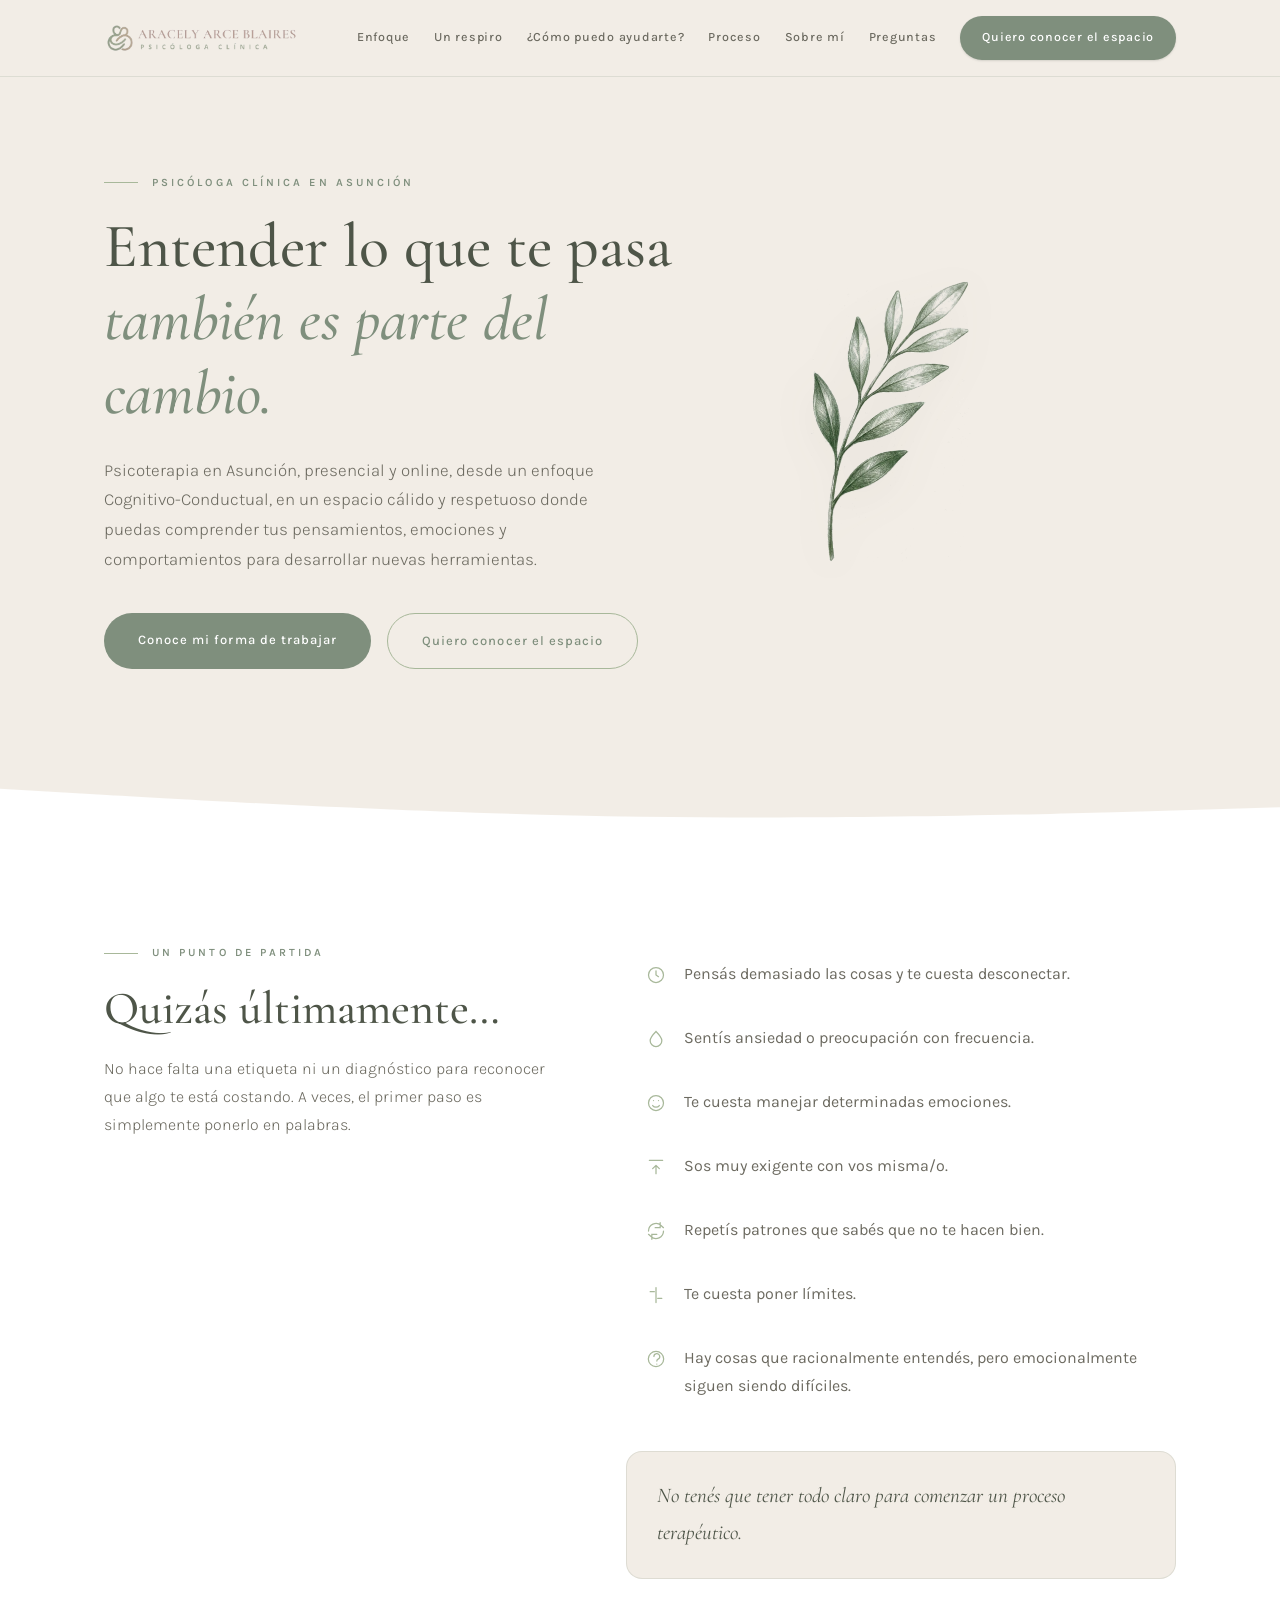
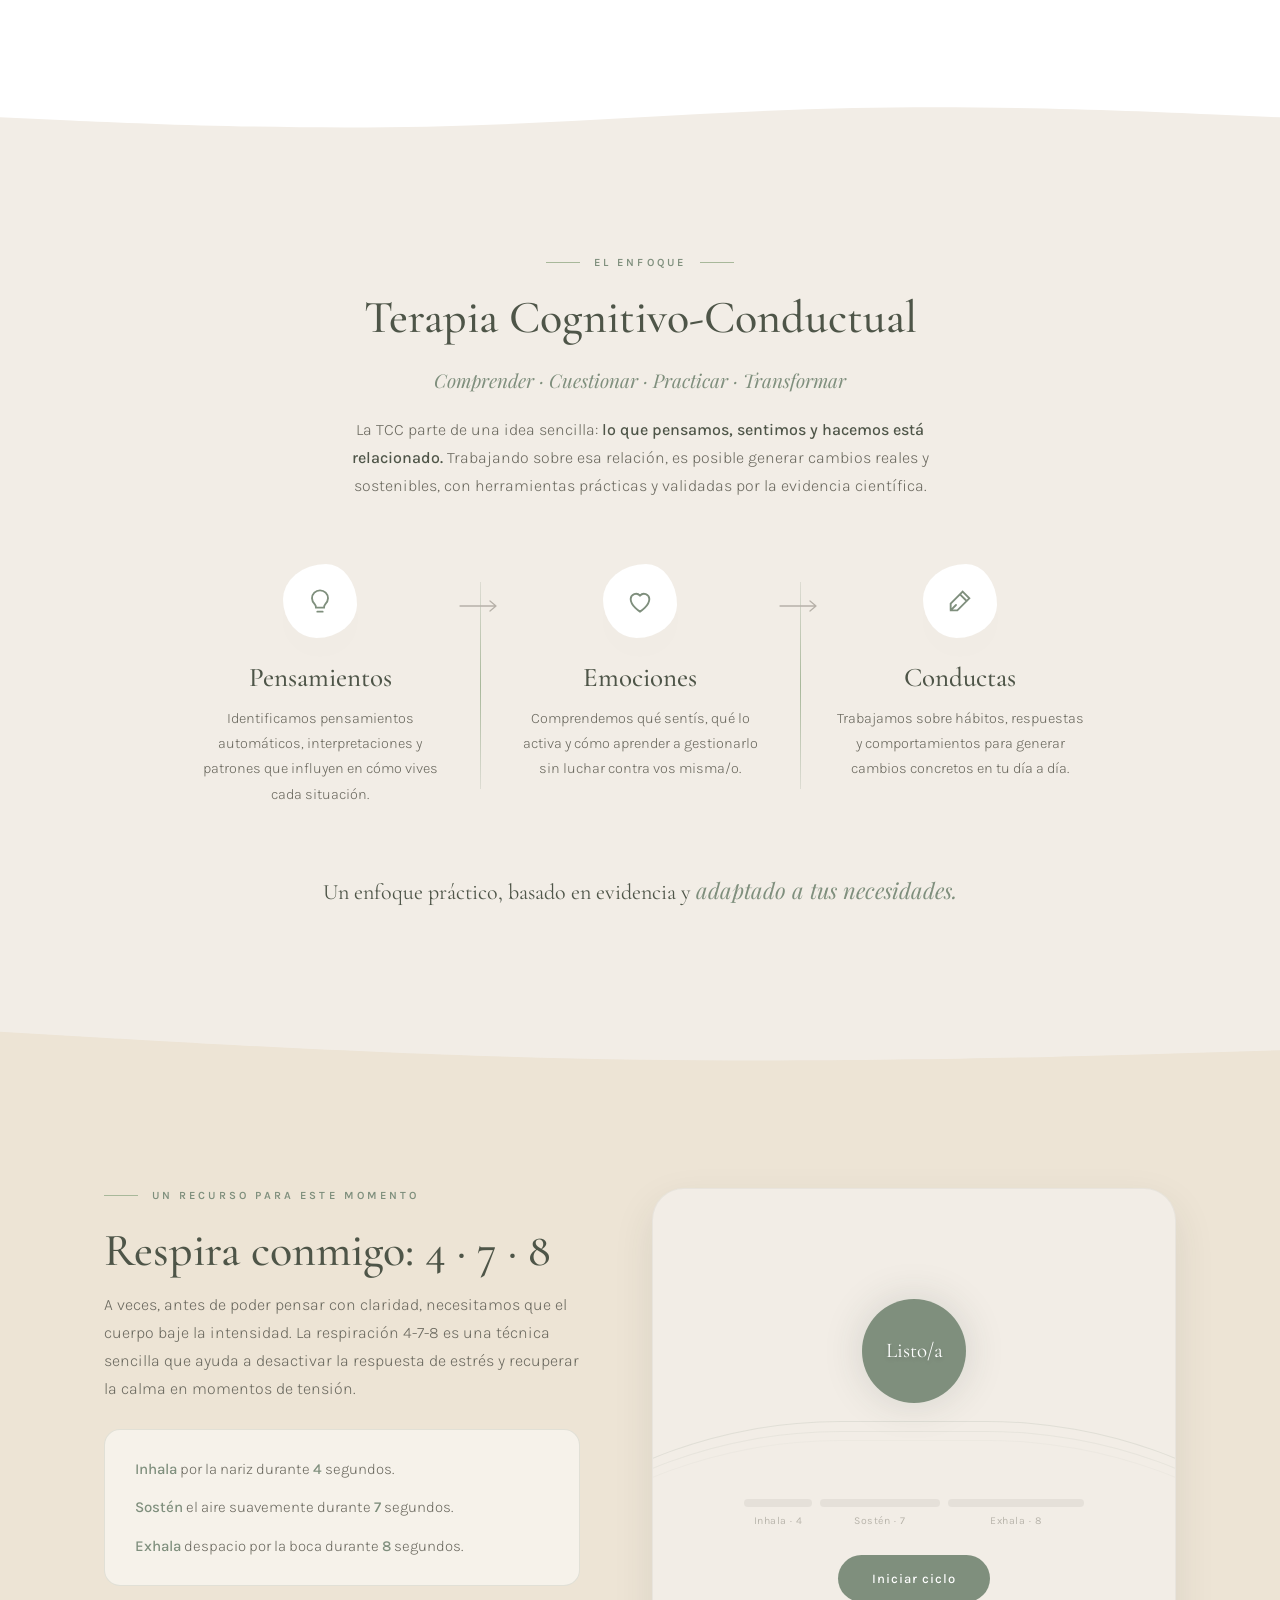
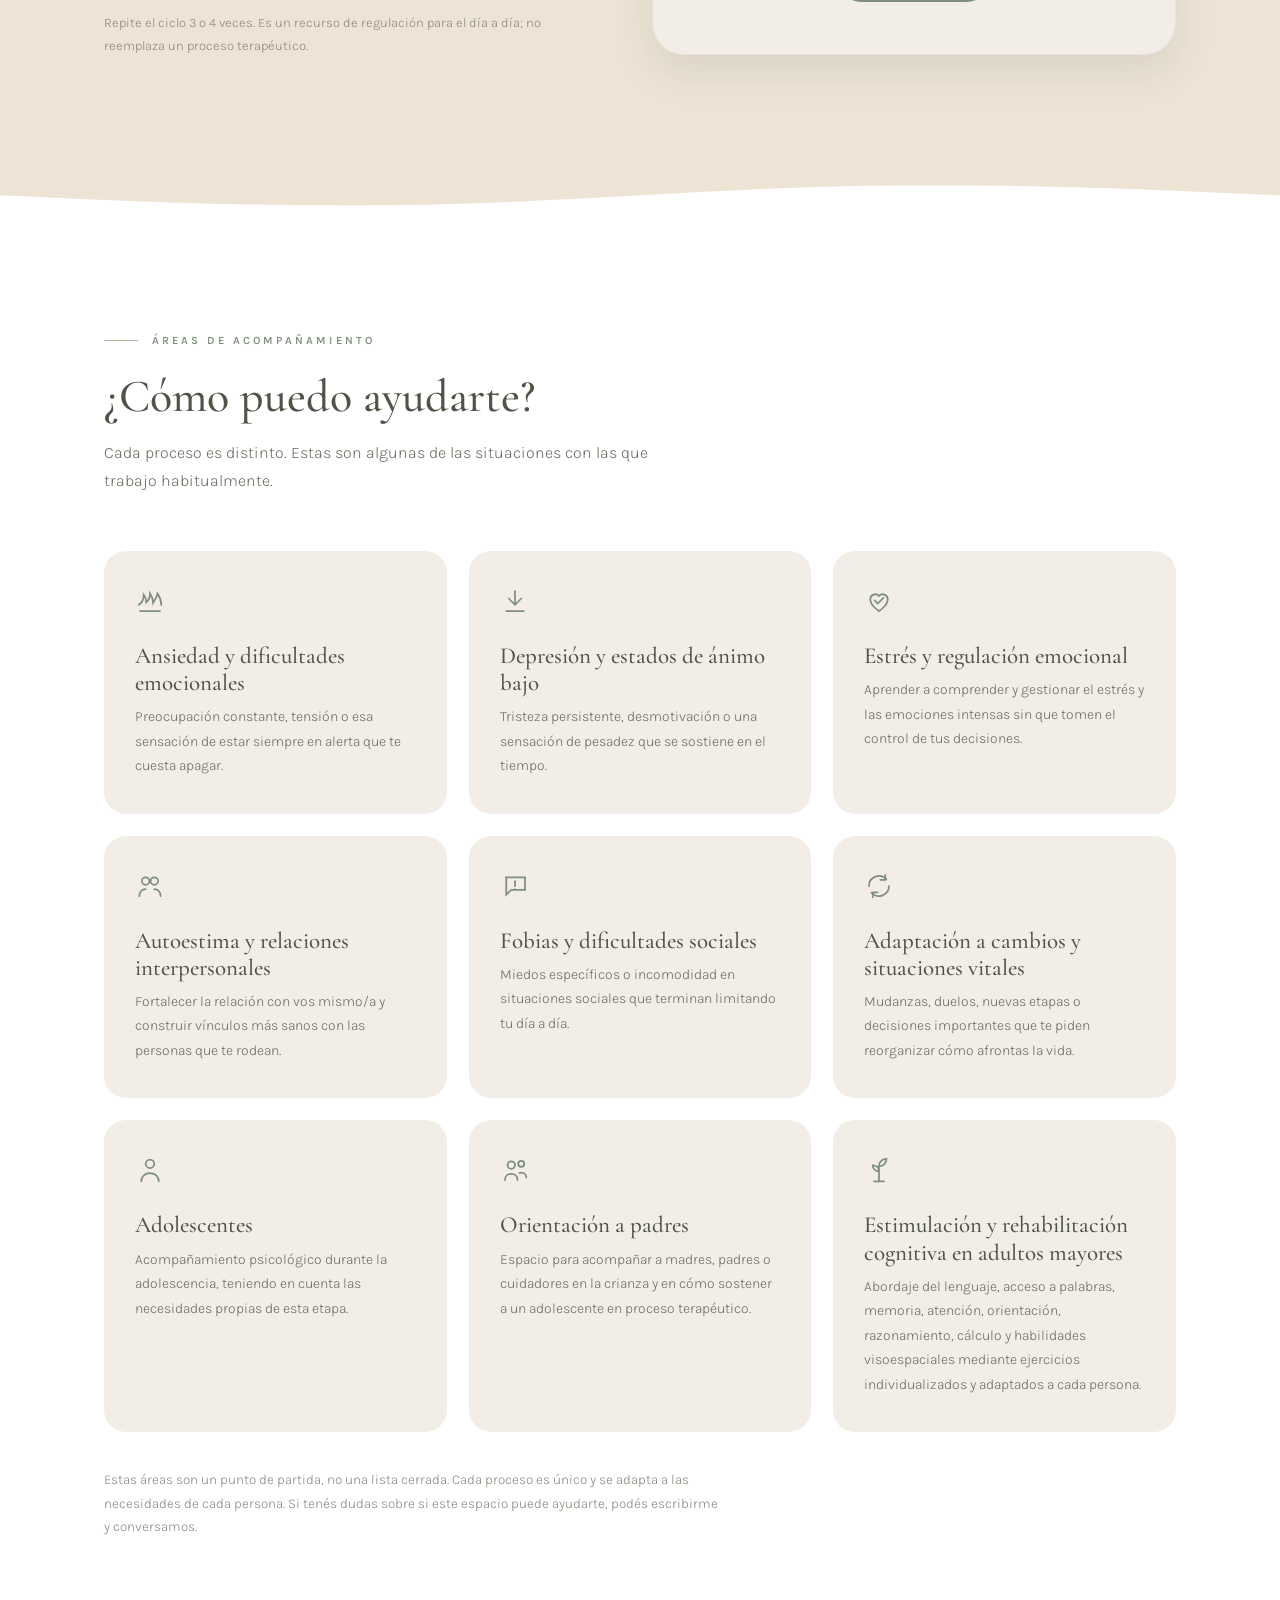
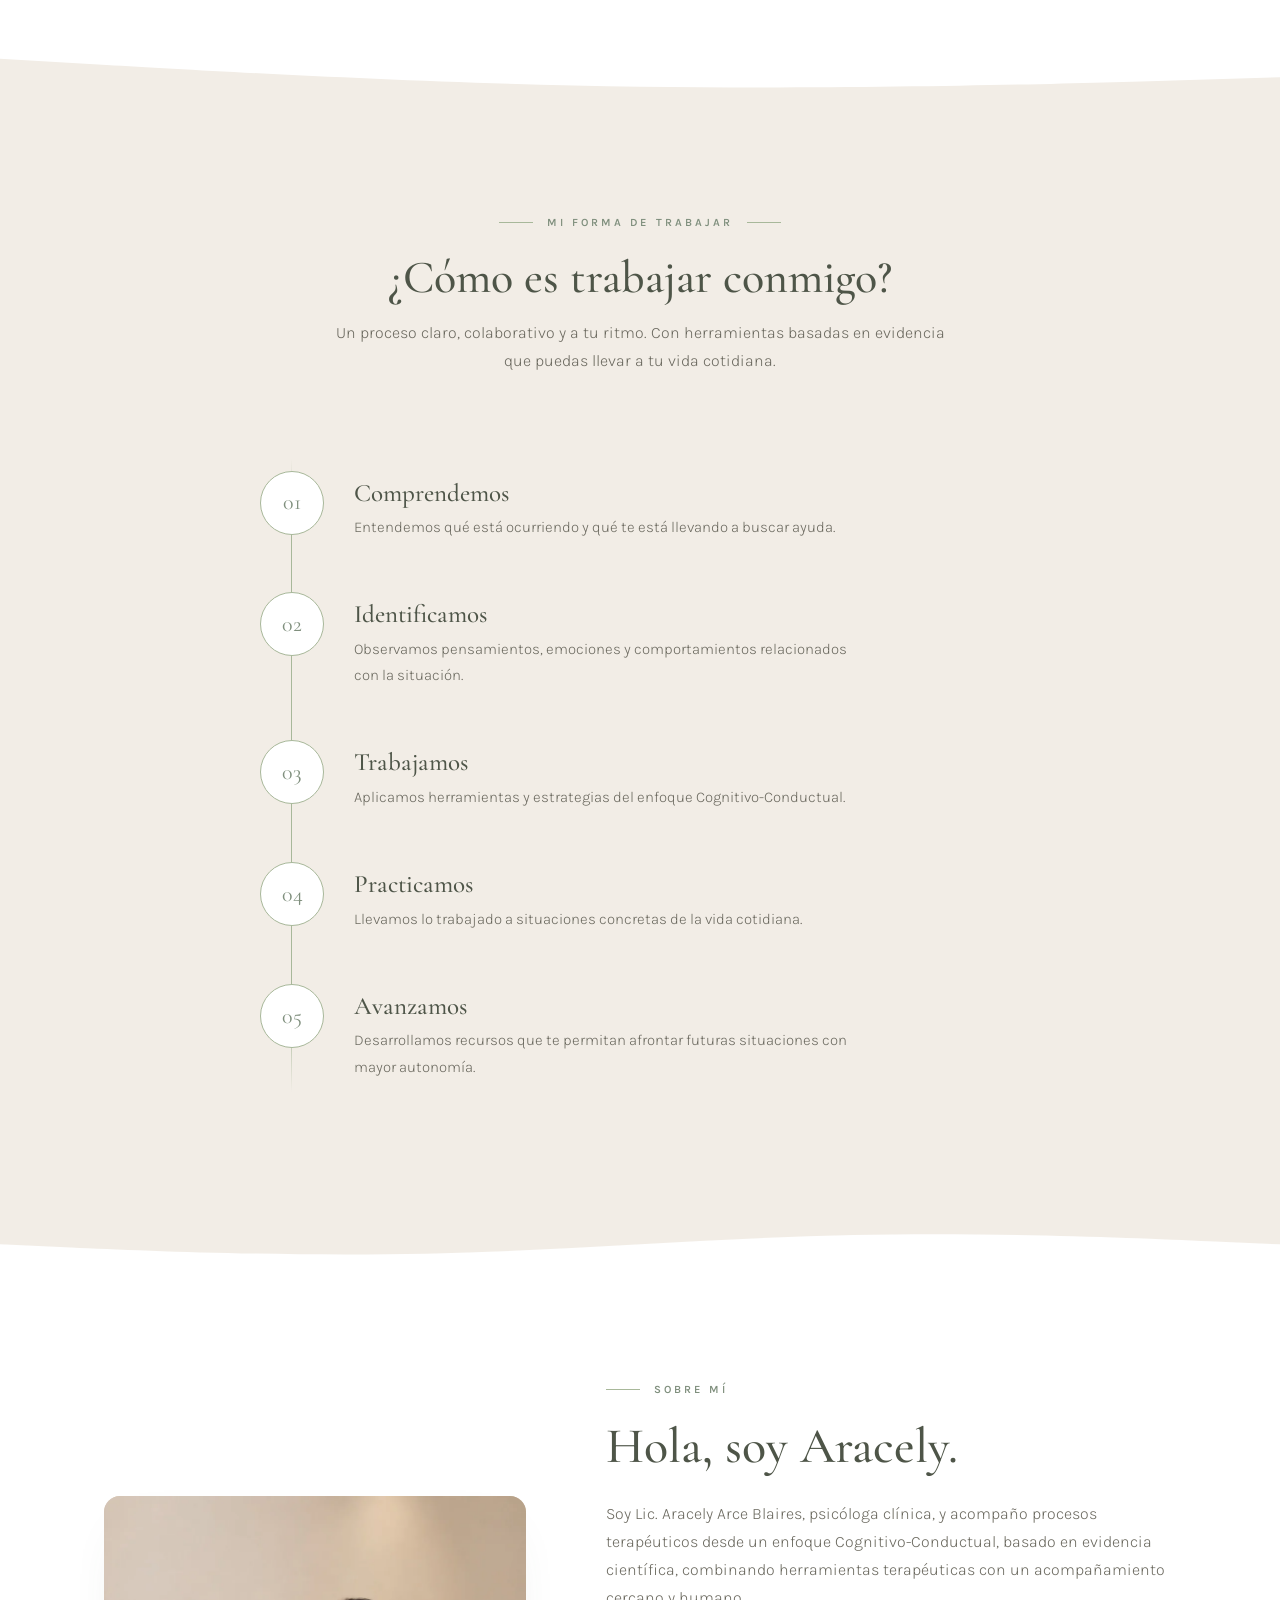
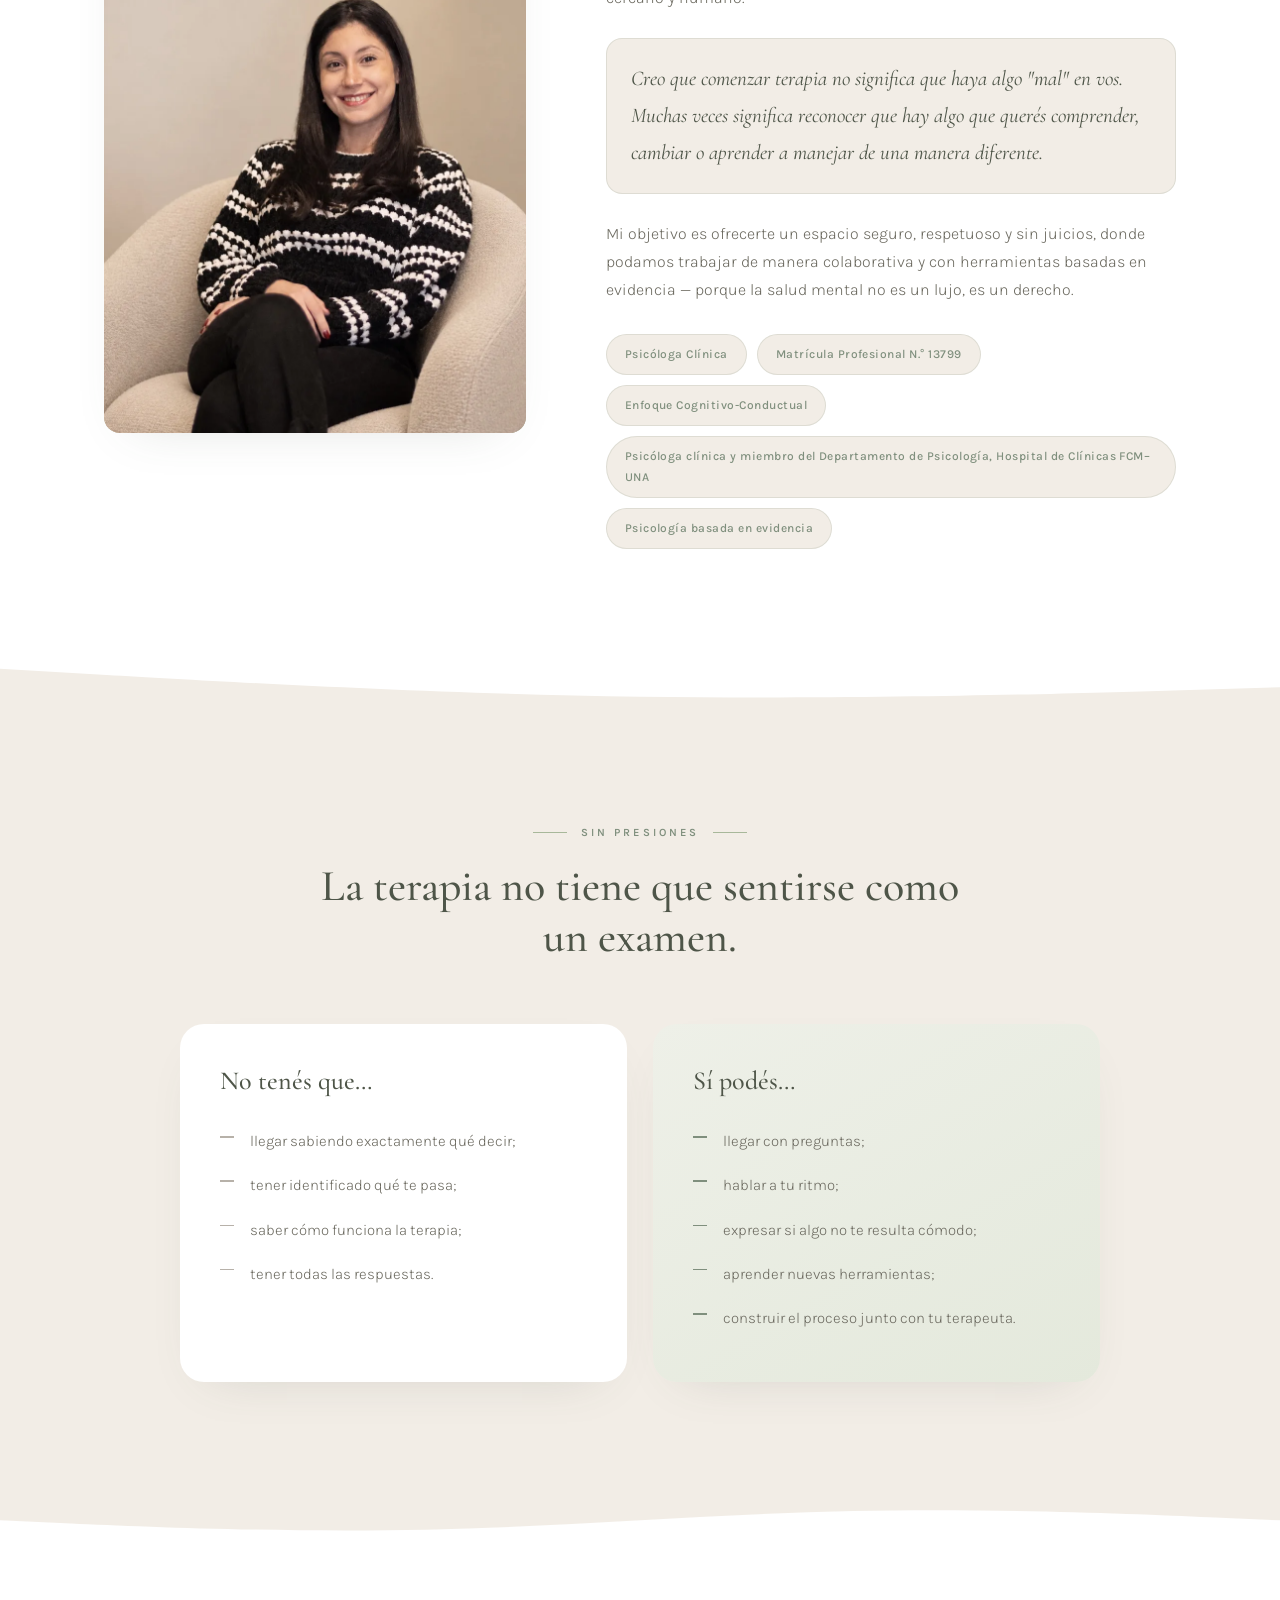
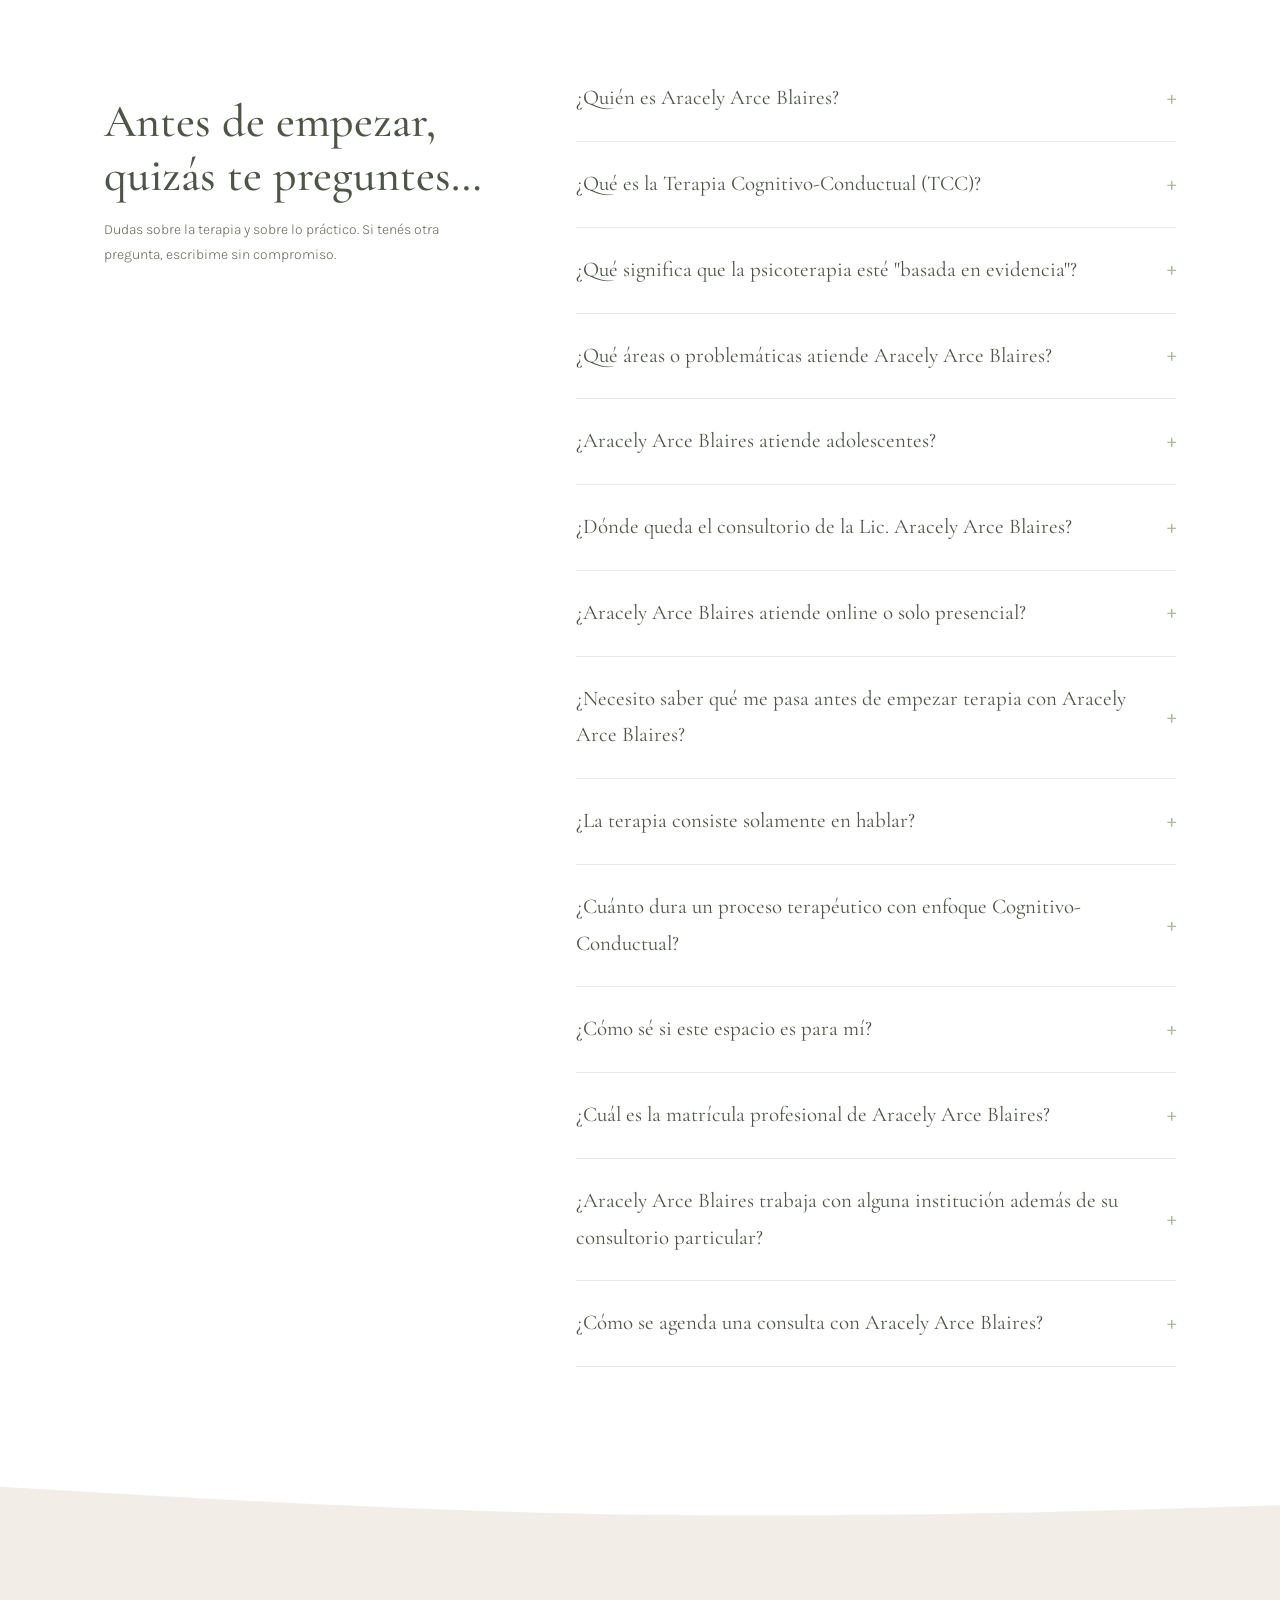
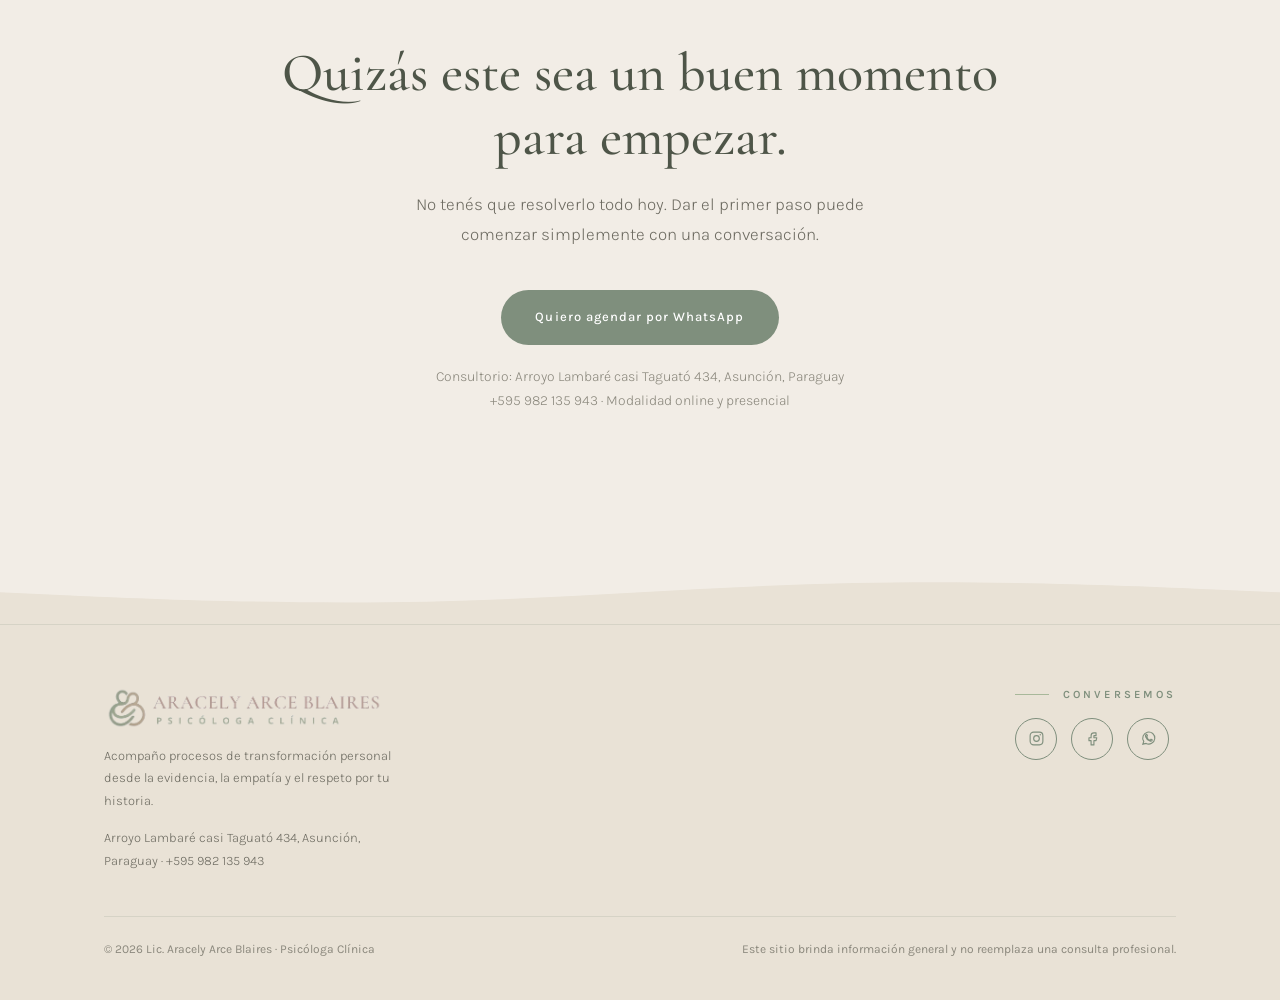
==== commit d43da43f: "SEO tune-up: cache headers, title/description length, hero keyword - Add Cache-Control to _headers f" ====
--- a/index.html
+++ b/index.html
@@ -3,8 +3,8 @@
 <head>
 <meta charset="UTF-8">
 <meta name="viewport" content="width=device-width, initial-scale=1.0">
-<title>Lic. Aracely Arce Blaires — Psicóloga Clínica en Asunción · Terapia Cognitivo-Conductual</title>
-<meta name="description" content="Psicoterapia online y presencial en Asunción, Paraguay. Enfoque Cognitivo-Conductual basado en evidencia. Lic. Aracely Arce Blaires, Psicóloga Clínica, matrícula N.° 13799.">
+<title>Lic. Aracely Arce Blaires — Psicóloga Clínica en Asunción</title>
+<meta name="description" content="Psicoterapia online y presencial en Asunción, Paraguay. Enfoque Cognitivo-Conductual basado en evidencia. Lic. Aracely Arce Blaires, matrícula N.° 13799.">
 <link rel="canonical" href="https://aracelyarceblaires.com.py/">
 <link rel="icon" type="image/png" href="assets/logo-icono.png">
 
@@ -243,9 +243,9 @@
 <section class="con-ola hero">
   <div class="wrap hero-grid">
     <div>
-      <div class="eyebrow reveal">Psicoterapia basada en evidencia</div>
+      <div class="eyebrow reveal">Psicóloga clínica en Asunción</div>
       <h1 class="reveal d1">Entender lo que te pasa <em>también es parte del cambio.</em></h1>
-      <p class="reveal d2">Psicoterapia desde un enfoque Cognitivo-Conductual, en un espacio cálido y respetuoso donde puedas comprender tus pensamientos, emociones y comportamientos para desarrollar nuevas herramientas.</p>
+      <p class="reveal d2">Psicoterapia en Asunción, presencial y online, desde un enfoque Cognitivo-Conductual, en un espacio cálido y respetuoso donde puedas comprender tus pensamientos, emociones y comportamientos para desarrollar nuevas herramientas.</p>
       <div class="reveal d3" style="display:flex;gap:16px;flex-wrap:wrap">
         <a href="#proceso" class="btn">Conoce mi forma de trabajar</a>
         <a href="#contacto" class="btn ghost">Quiero conocer el espacio</a>
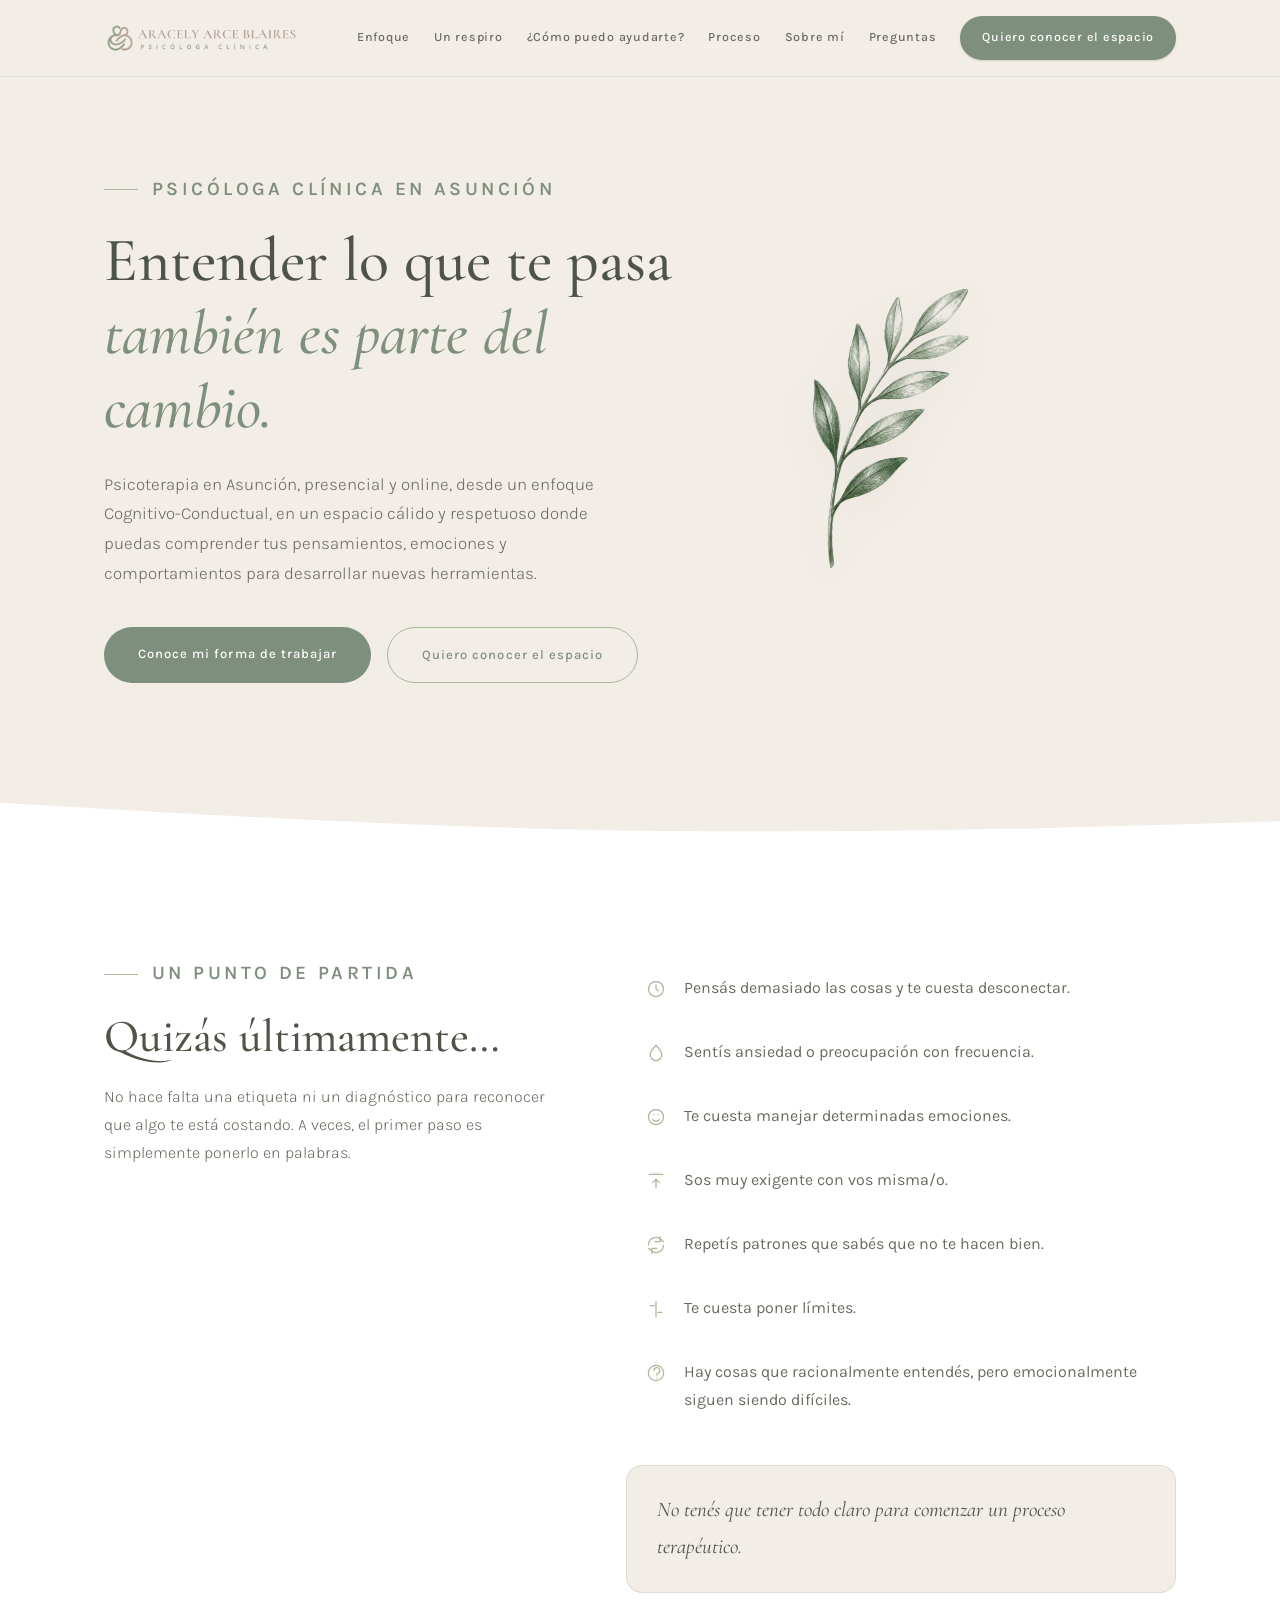
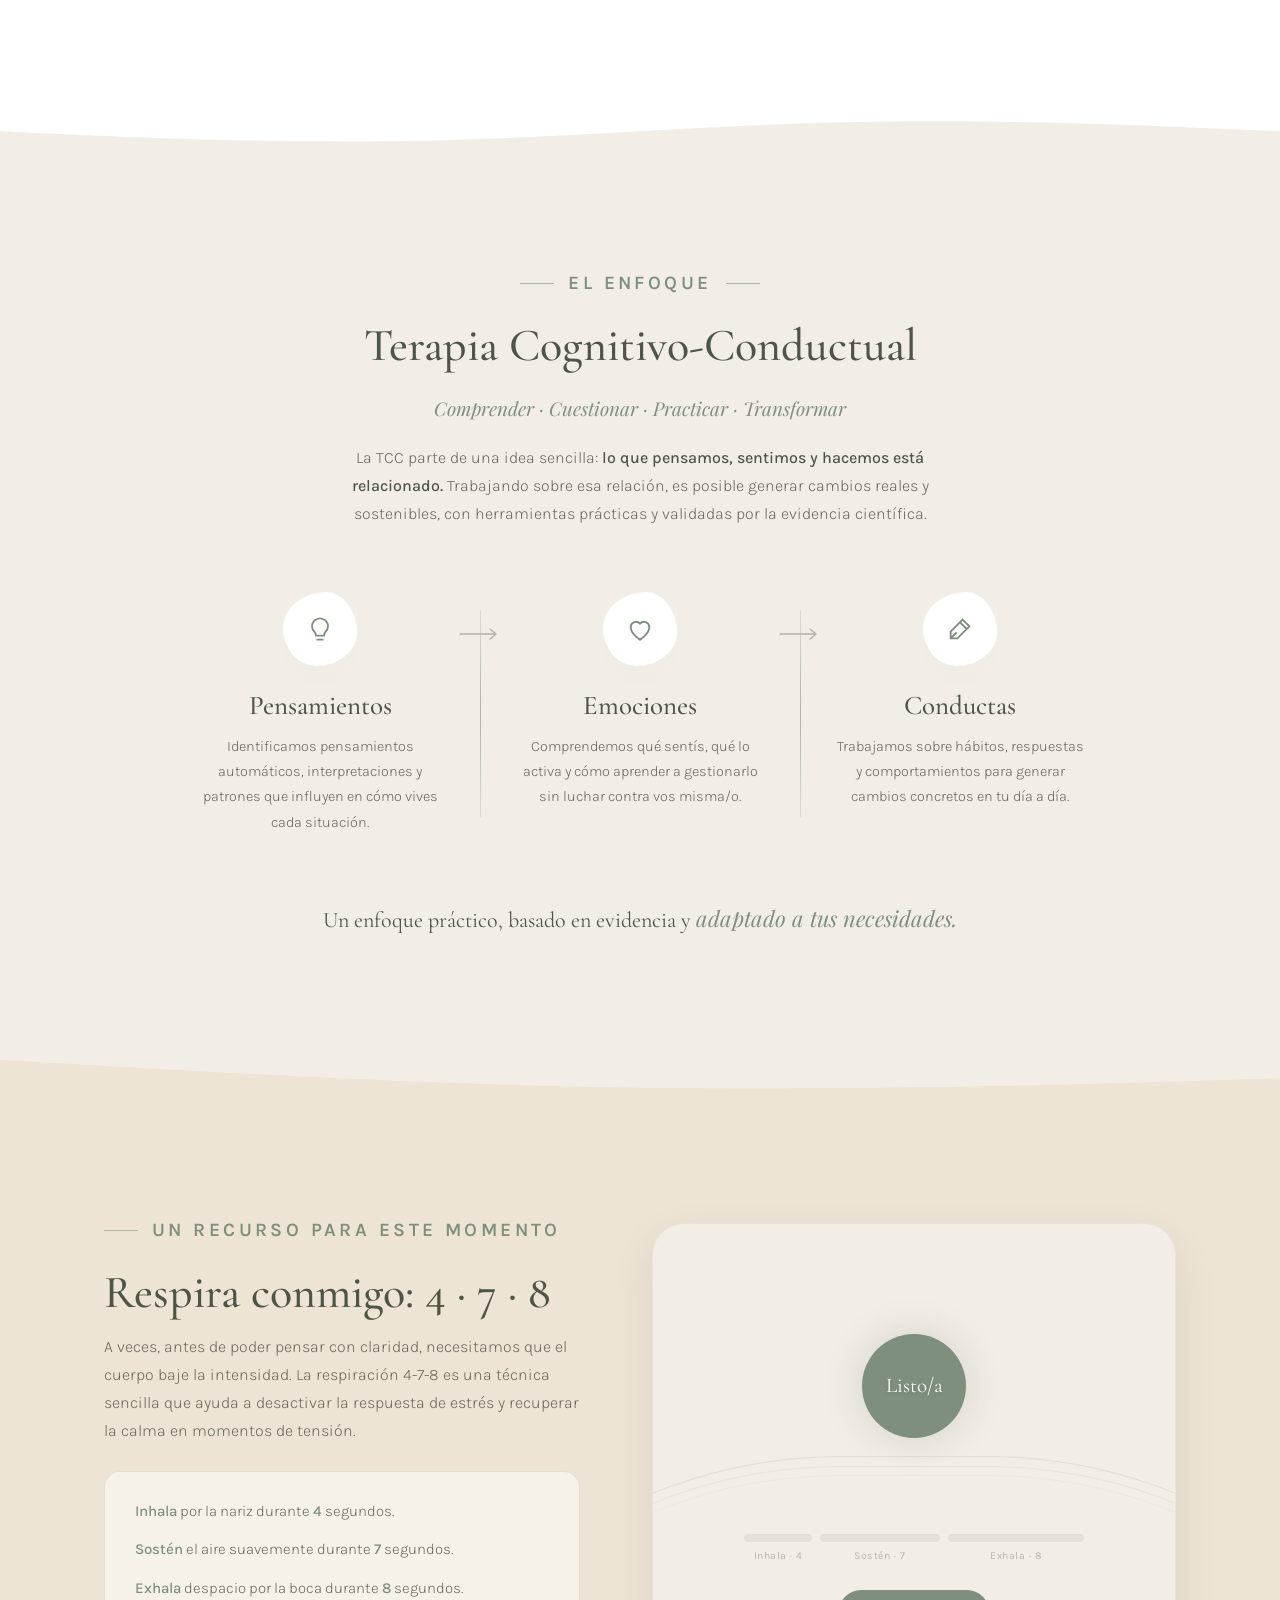
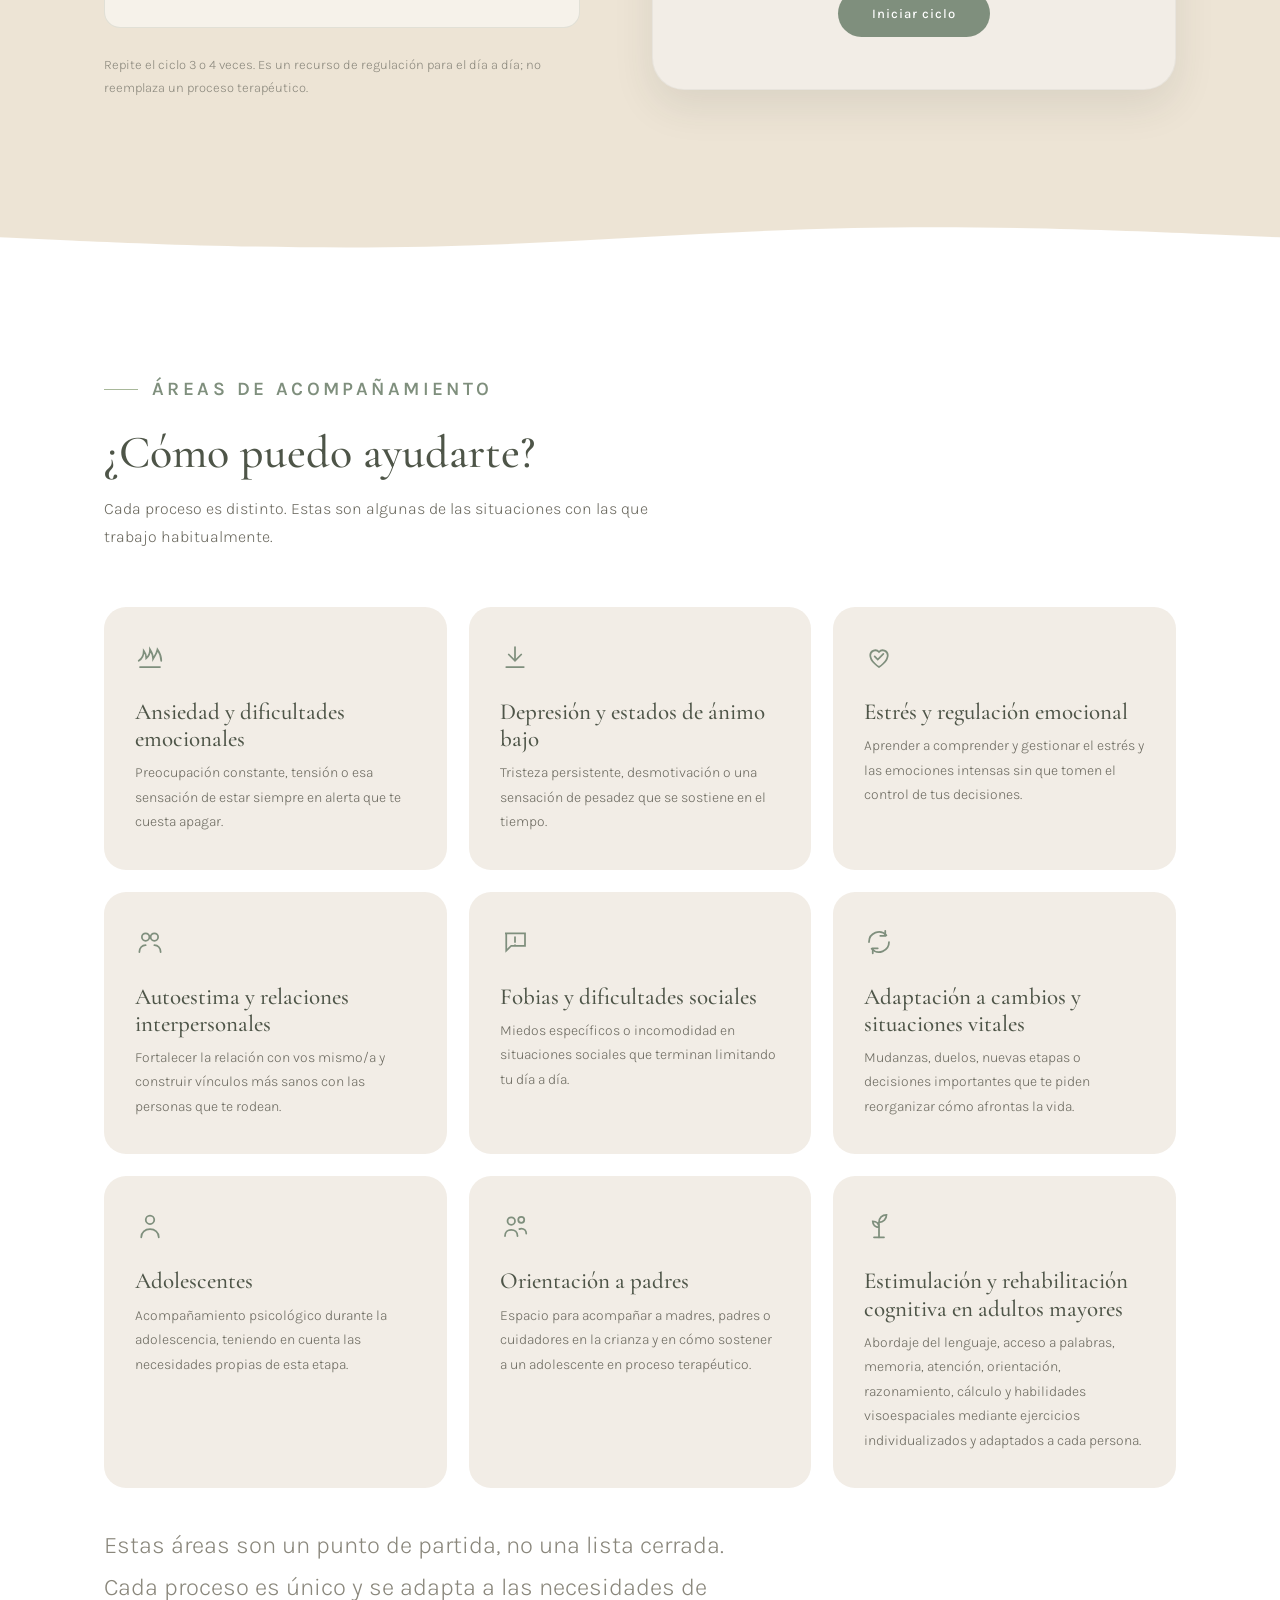
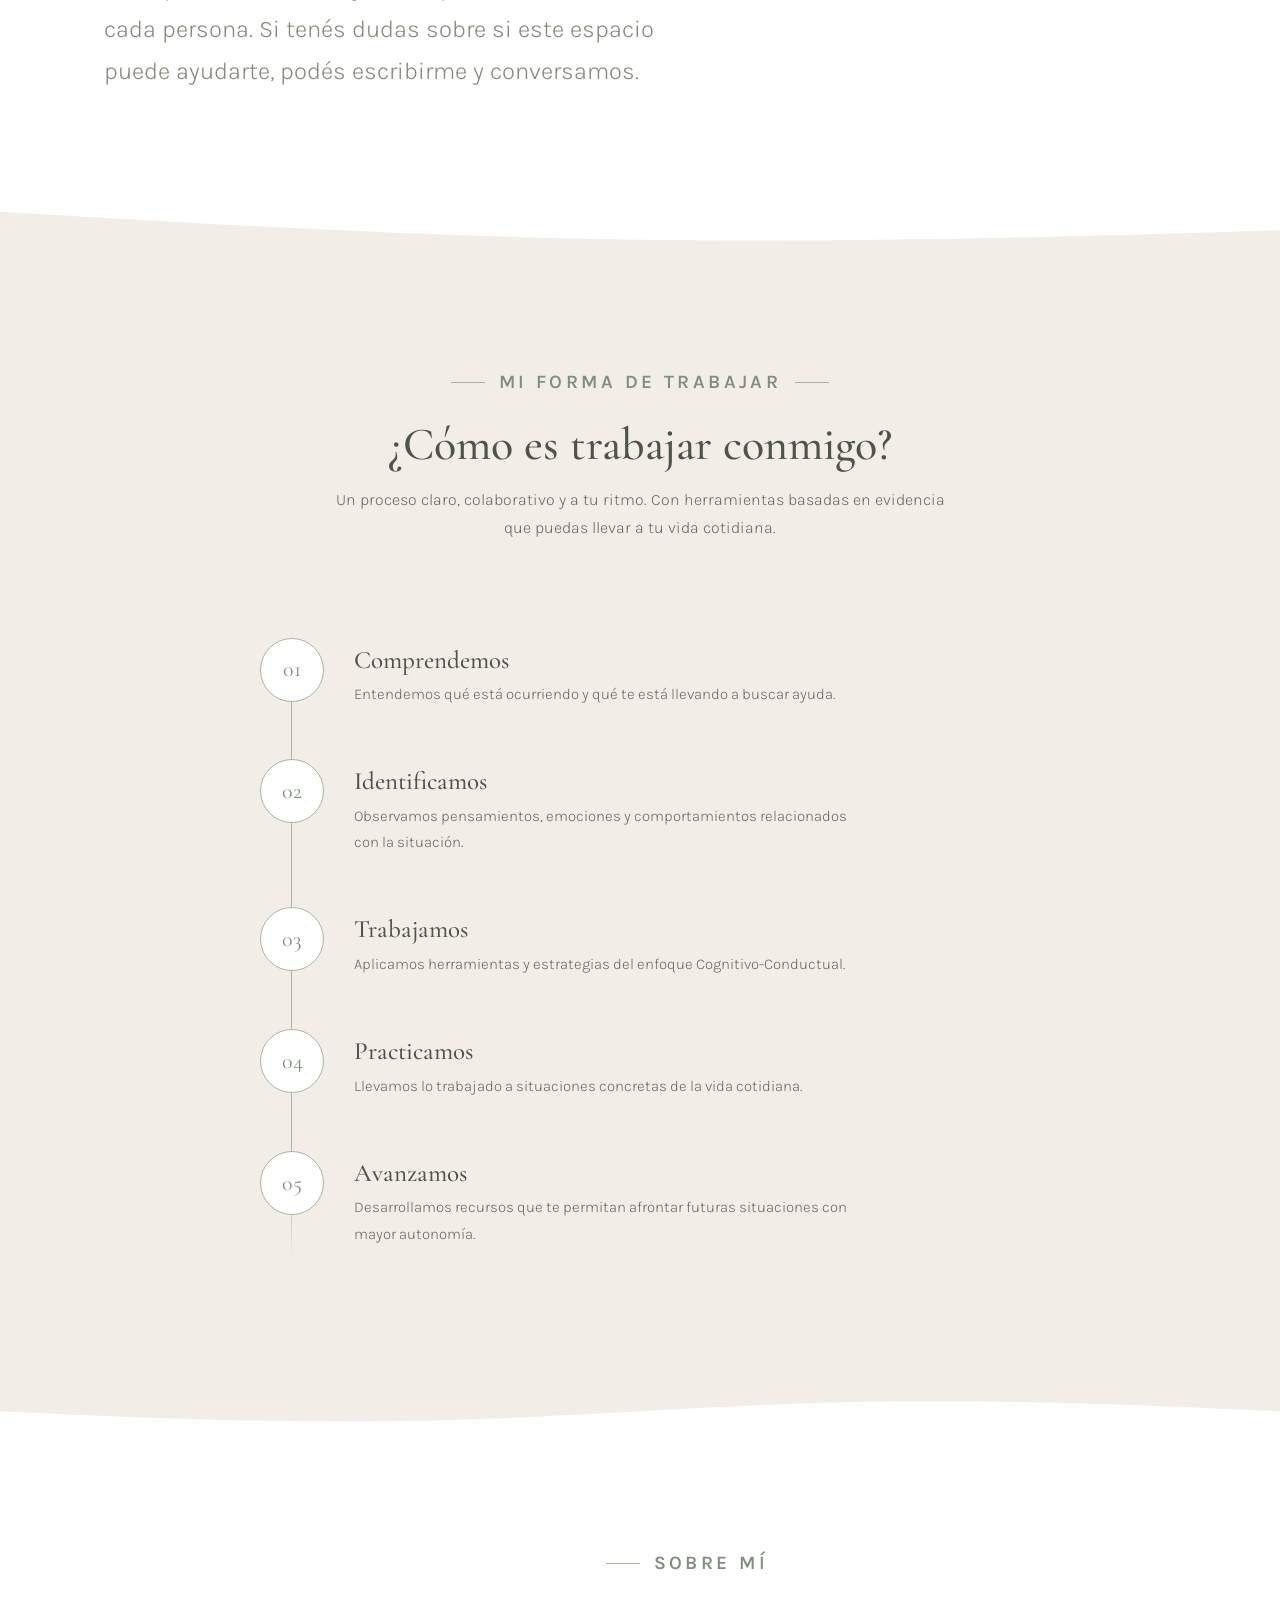
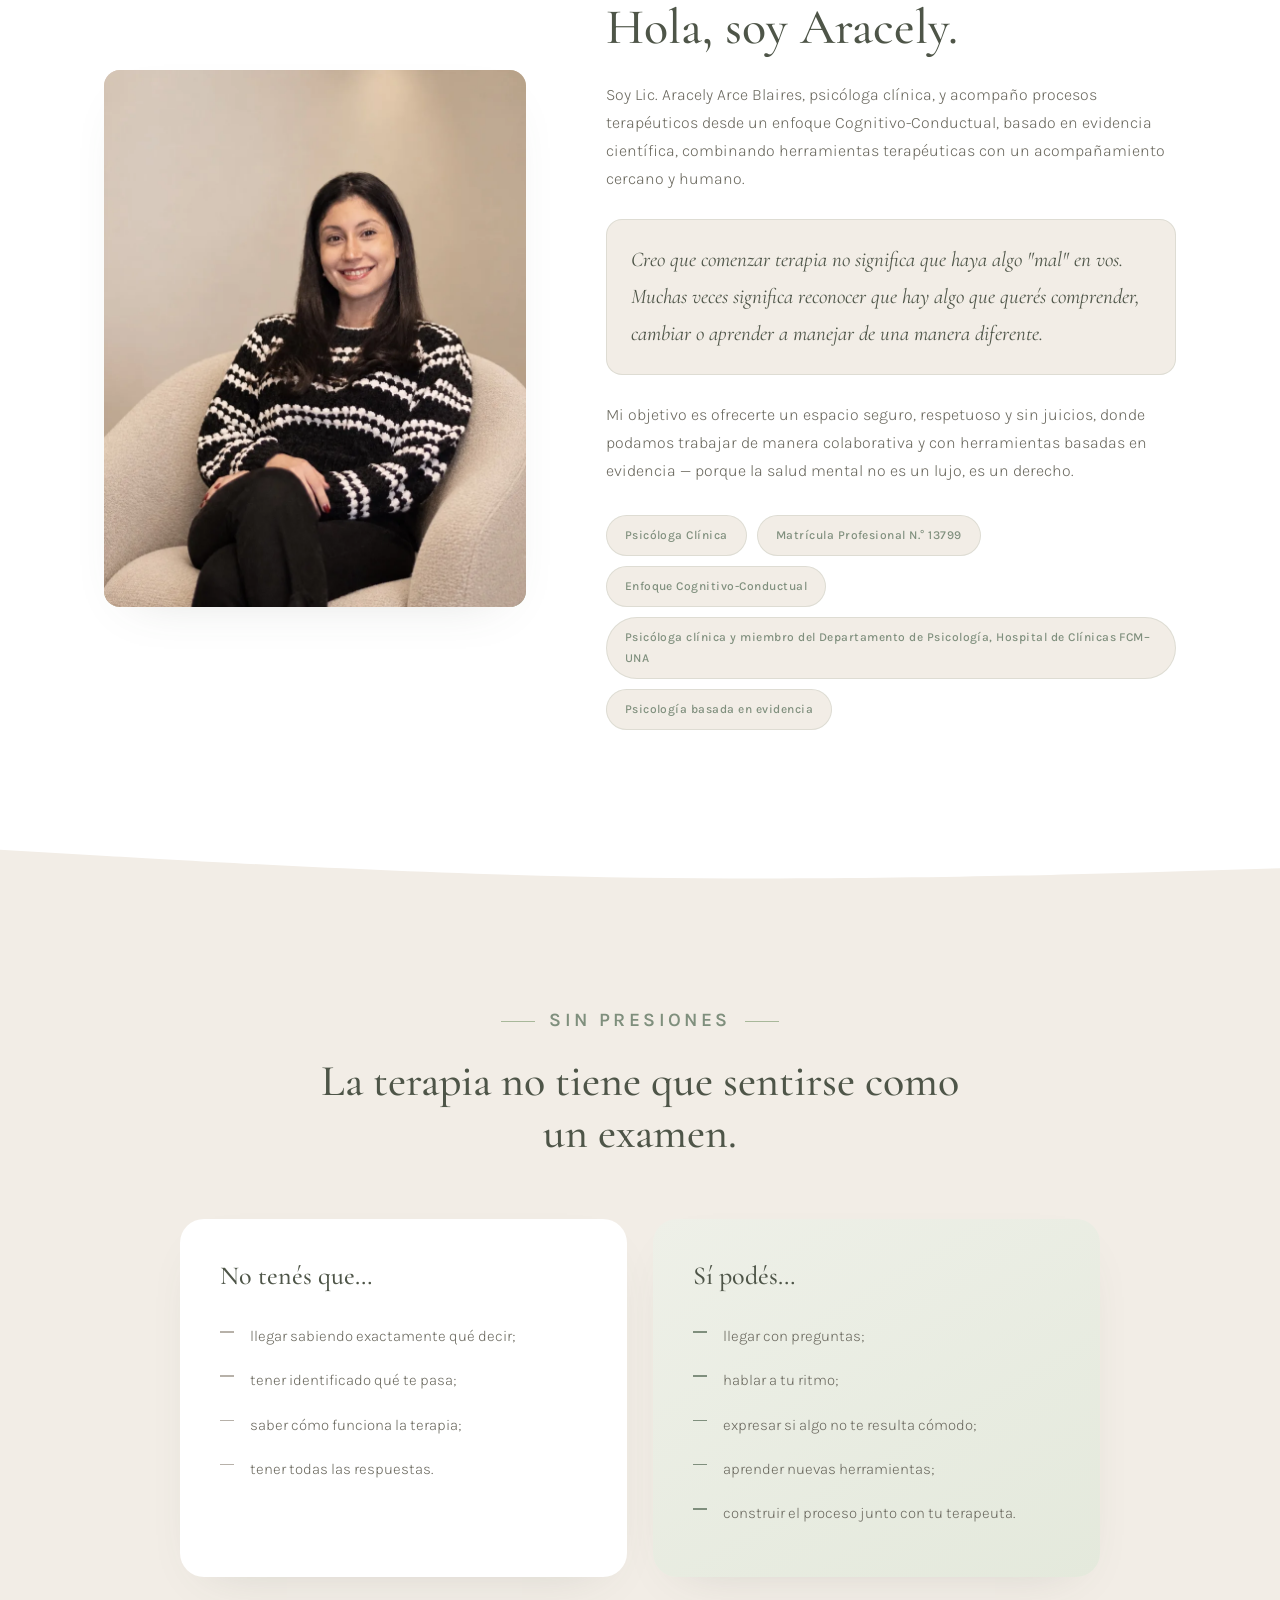
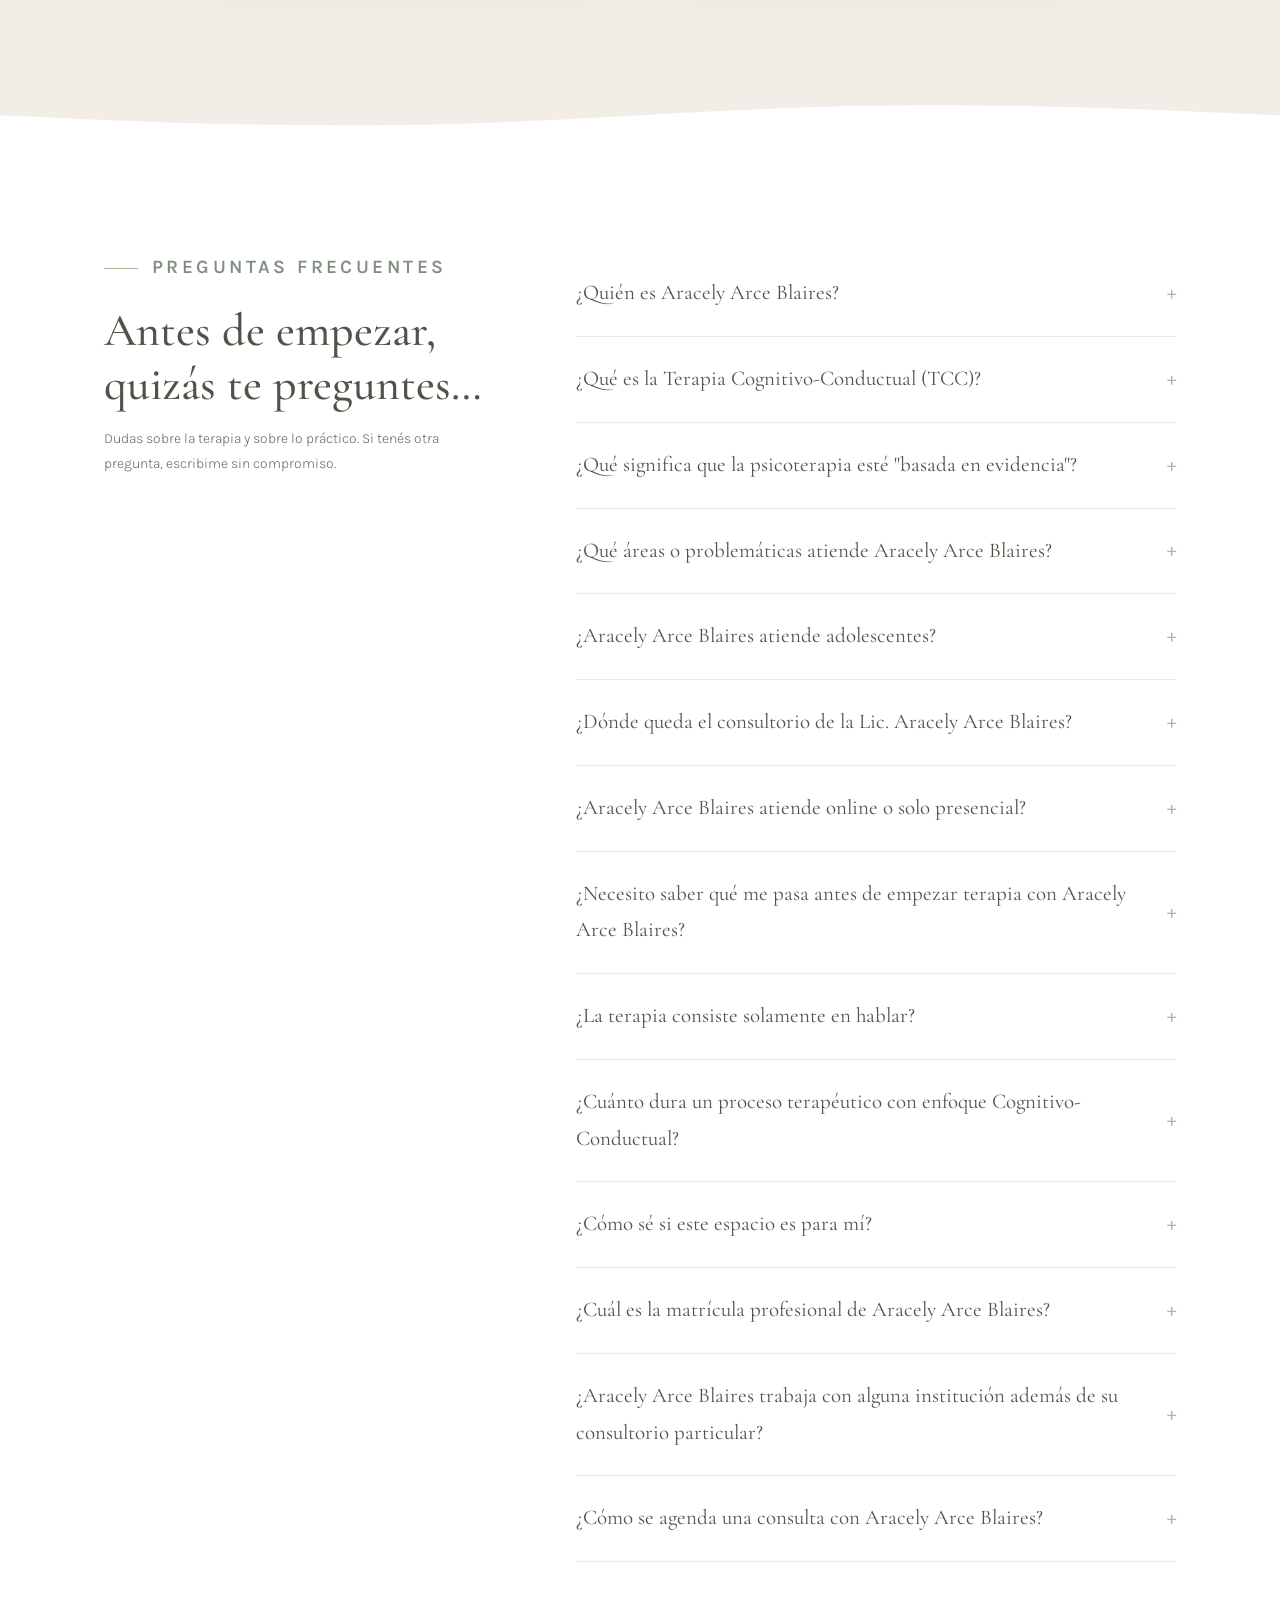
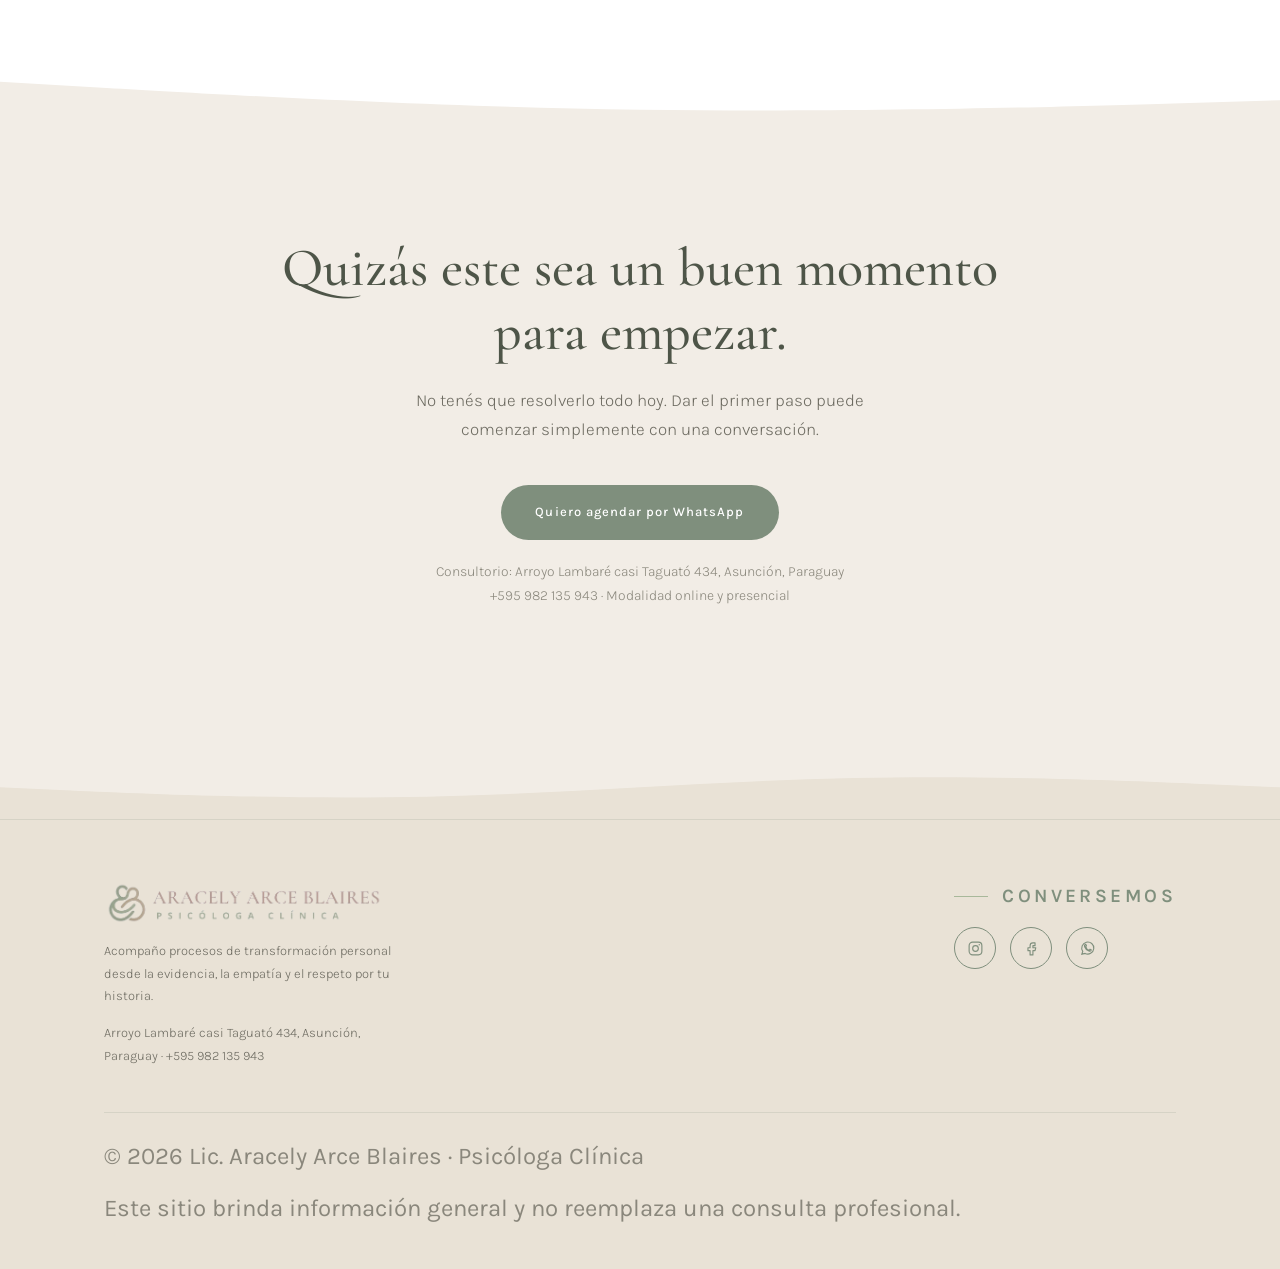
==== commit f174acd0: "Accessibility: skip link, main landmark, aria-live, contrast via size - Add <main id="main"> landmar" ====
--- a/index.html
+++ b/index.html
@@ -215,6 +215,8 @@
 </head>
 <body>
 
+<a href="#main" class="skip-link">Saltar al contenido</a>
+
 <!-- ============ NAV ============ -->
 <header>
   <div class="wrap nav">
@@ -239,6 +241,8 @@
   </div>
 </header>
 
+<main id="main">
+
 <!-- ============ HERO ============ -->
 <section class="con-ola hero">
   <div class="wrap hero-grid">
@@ -344,8 +348,8 @@
               <div class="orb" id="orb"></div>
               <div class="orb-anillo" id="orbAnillo"></div>
               <div class="orb-contenido">
-                <span class="orb-fase" id="orbFase">Listo/a</span>
-                <span class="orb-timer oculto" id="orbTimer">0 s</span>
+                <span class="orb-fase" id="orbFase" aria-live="polite">Listo/a</span>
+                <span class="orb-timer oculto" id="orbTimer" aria-live="off">0 s</span>
               </div>
             </div>
             <div class="orb-barras" aria-hidden="true">
@@ -584,6 +588,8 @@
   </div>
   <div class="ola flip" aria-hidden="true"><svg viewBox="0 0 1440 120" preserveAspectRatio="none"><path d="M0,64L80,58.7C160,53,320,43,480,48C640,53,800,75,960,80C1120,85,1280,75,1360,69.3L1440,64L1440,120L1360,120C1280,120,1120,120,960,120C800,120,640,120,480,120C320,120,160,120,80,120L0,120Z" fill="#e9e2d6"/></svg></div>
 </section>
+
+</main>
 
 <!-- ============ FOOTER ============ -->
 <footer>
--- a/css/style.css
+++ b/css/style.css
@@ -14,6 +14,13 @@
 }
 *{margin:0;padding:0;box-sizing:border-box}
 html{scroll-behavior:smooth}
+.skip-link{
+  position:absolute;left:16px;top:-60px;z-index:1000;
+  background:var(--tinta);color:var(--blanco);padding:12px 20px;border-radius:6px;
+  font-family:'Karla',sans-serif;font-size:14px;font-weight:500;text-decoration:none;
+  transition:top .2s ease;
+}
+.skip-link:focus{top:16px}
 body{
   font-family:'Karla',sans-serif;
   font-weight:400;
@@ -33,8 +40,8 @@
 
 /* etiqueta superior de sección */
 .eyebrow{
-  font-size:11px;letter-spacing:.28em;text-transform:uppercase;
-  color:var(--eucalipto);font-weight:600;margin-bottom:18px;display:flex;align-items:center;gap:14px;
+  font-size:19px;letter-spacing:.18em;text-transform:uppercase;
+  color:var(--eucalipto);font-weight:700;margin-bottom:18px;display:flex;align-items:center;gap:14px;
 }
 .eyebrow::before{content:"";width:34px;height:1px;background:var(--salvia)}
 .eyebrow.center{justify-content:center}
@@ -174,7 +181,7 @@
 .area svg{width:30px;height:30px;color:var(--eucalipto);margin-bottom:18px}
 .area h3{font-size:23px;margin-bottom:8px}
 .area p{font-size:14px;font-weight:300}
-.areas-aclaracion{margin-top:36px;font-size:13.5px;color:var(--texto-suave);font-weight:300;max-width:620px}
+.areas-aclaracion{margin-top:36px;font-size:24px;color:var(--texto-suave);font-weight:300;max-width:620px}
 @media(max-width:880px){.areas-grid{grid-template-columns:1fr 1fr}}
 @media(max-width:600px){.areas-grid{grid-template-columns:1fr}}
 
@@ -282,7 +289,7 @@
 }
 .foot-social a:hover{background:var(--eucalipto);color:var(--blanco)}
 .foot-social svg{width:17px;height:17px}
-.foot-legal{margin-top:44px;padding-top:22px;border-top:1px solid var(--linea);font-size:12px;color:var(--texto-suave);display:flex;justify-content:space-between;flex-wrap:wrap;gap:10px}
+.foot-legal{margin-top:44px;padding-top:22px;border-top:1px solid var(--linea);font-size:24px;color:var(--texto-suave);display:flex;justify-content:space-between;flex-wrap:wrap;gap:10px}
 
 /* ===== ANIMACIONES ===== */
 .reveal{opacity:0;transform:translateY(26px);transition:opacity .8s ease,transform .8s ease}
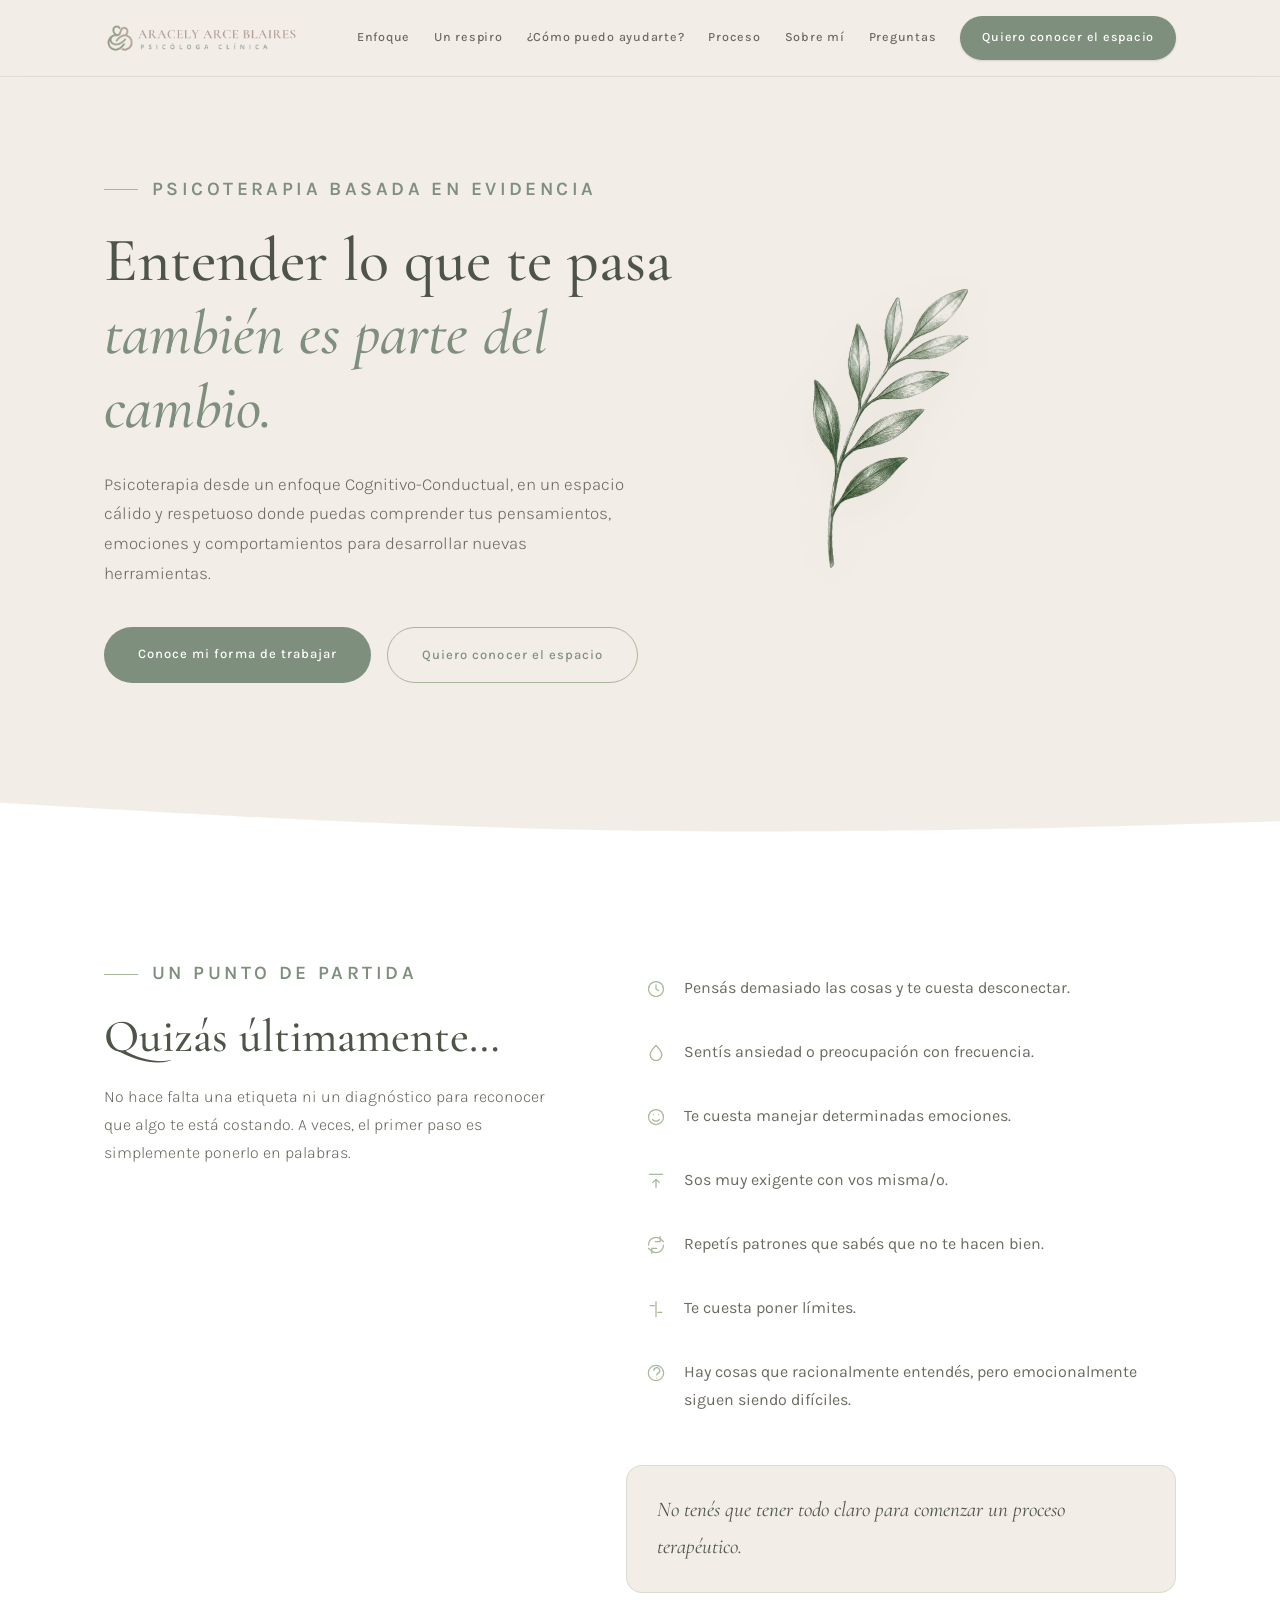
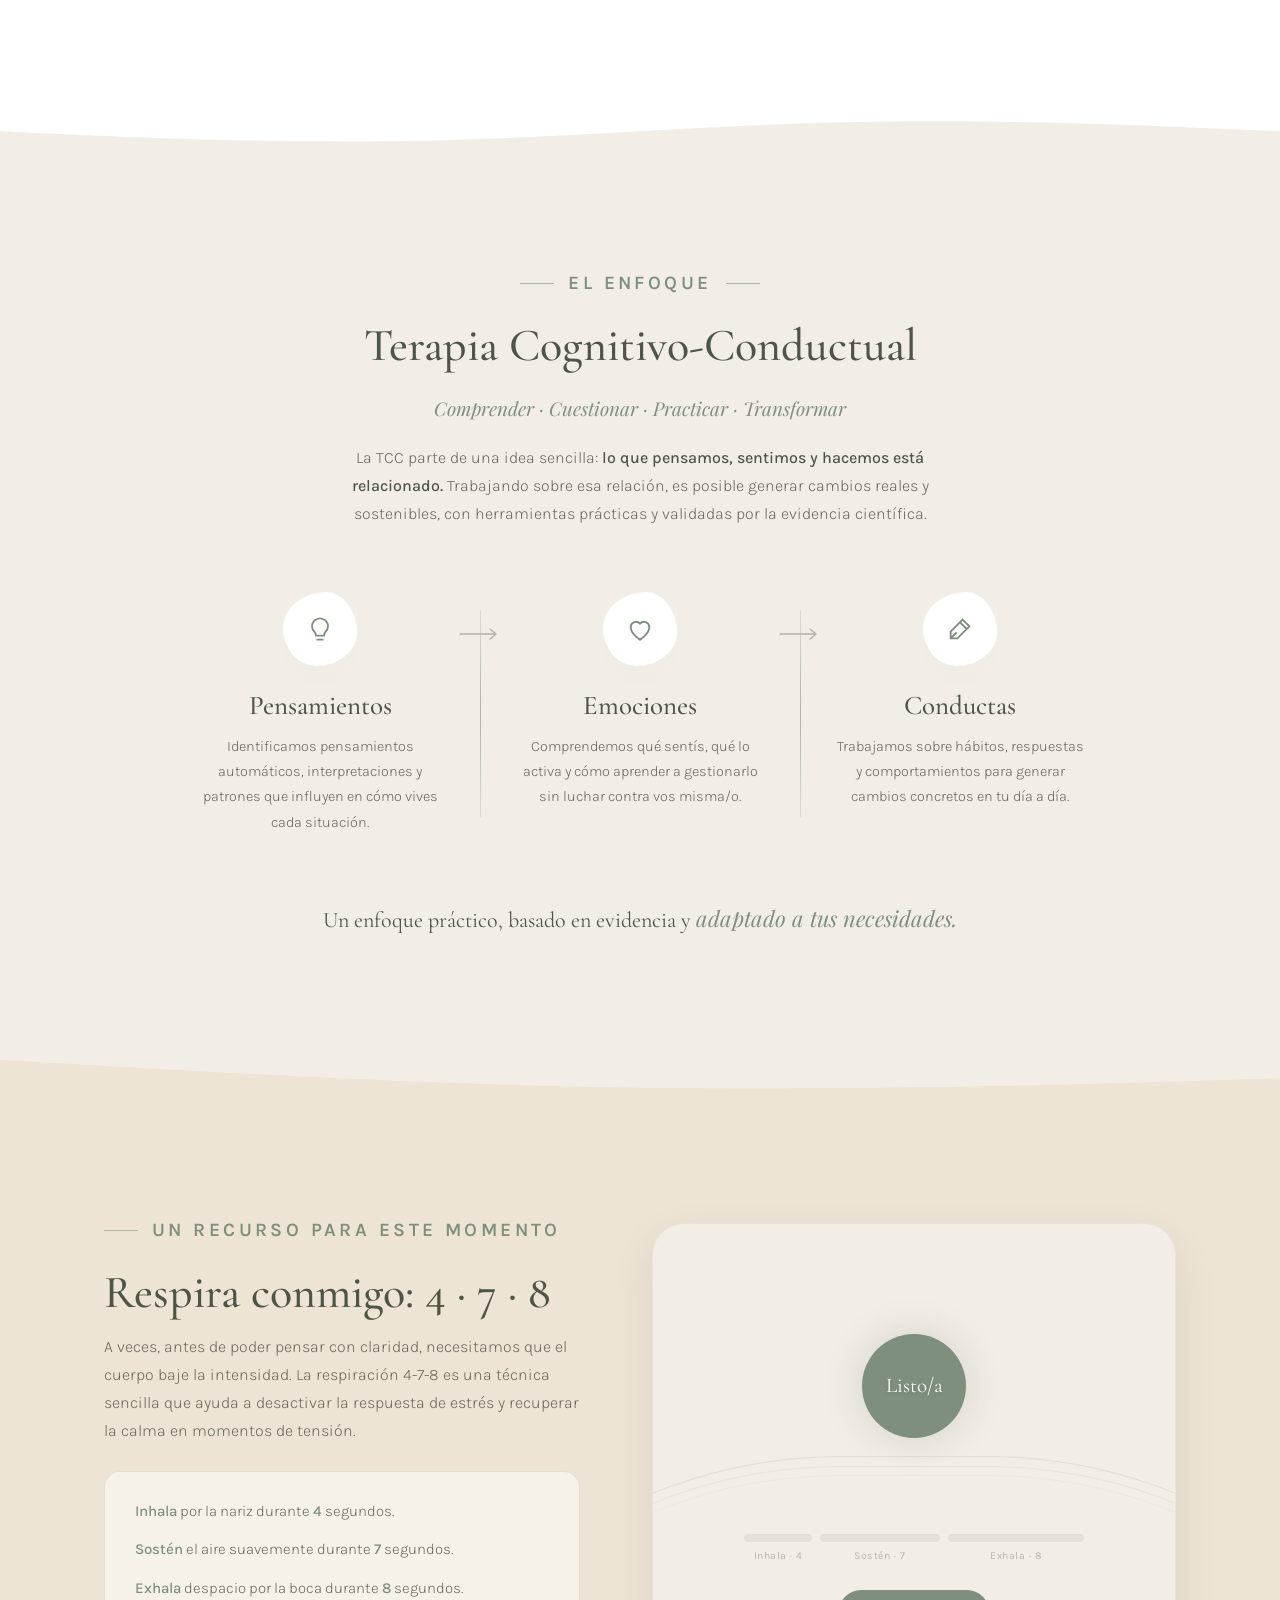
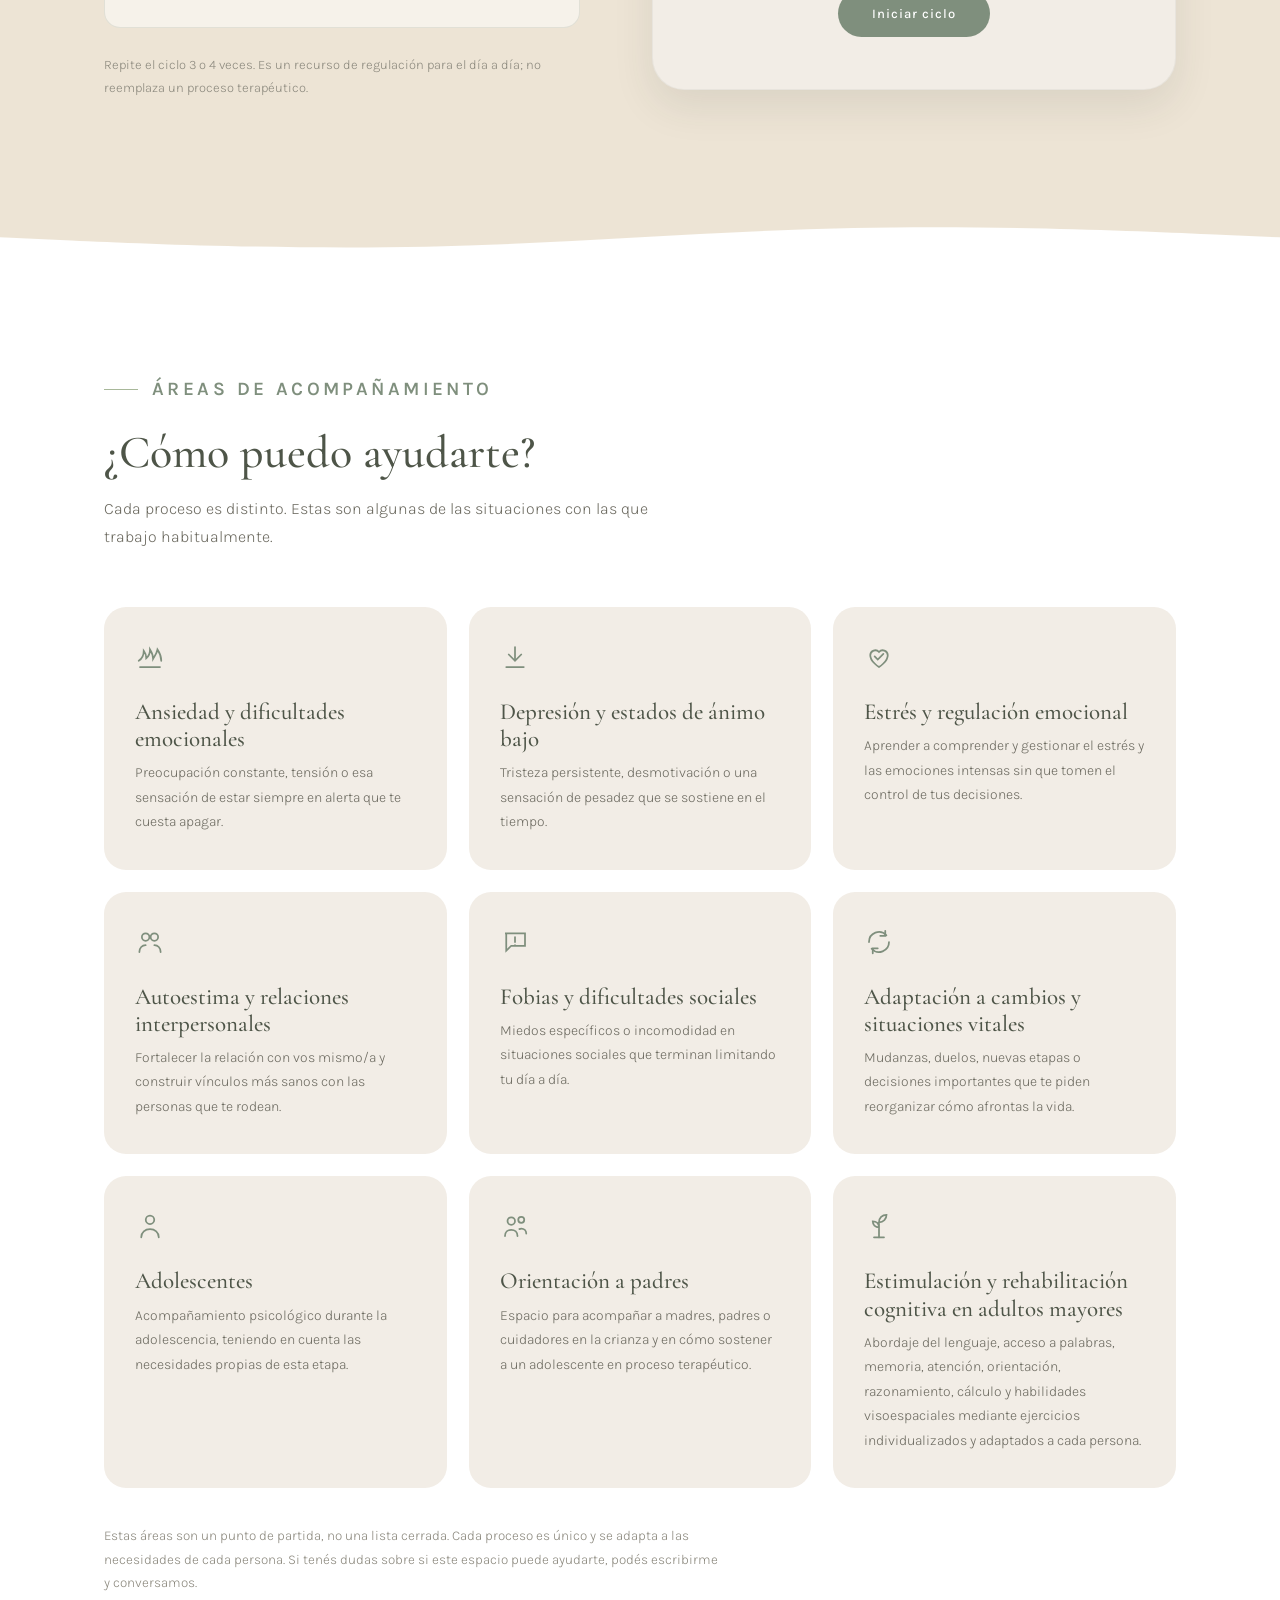
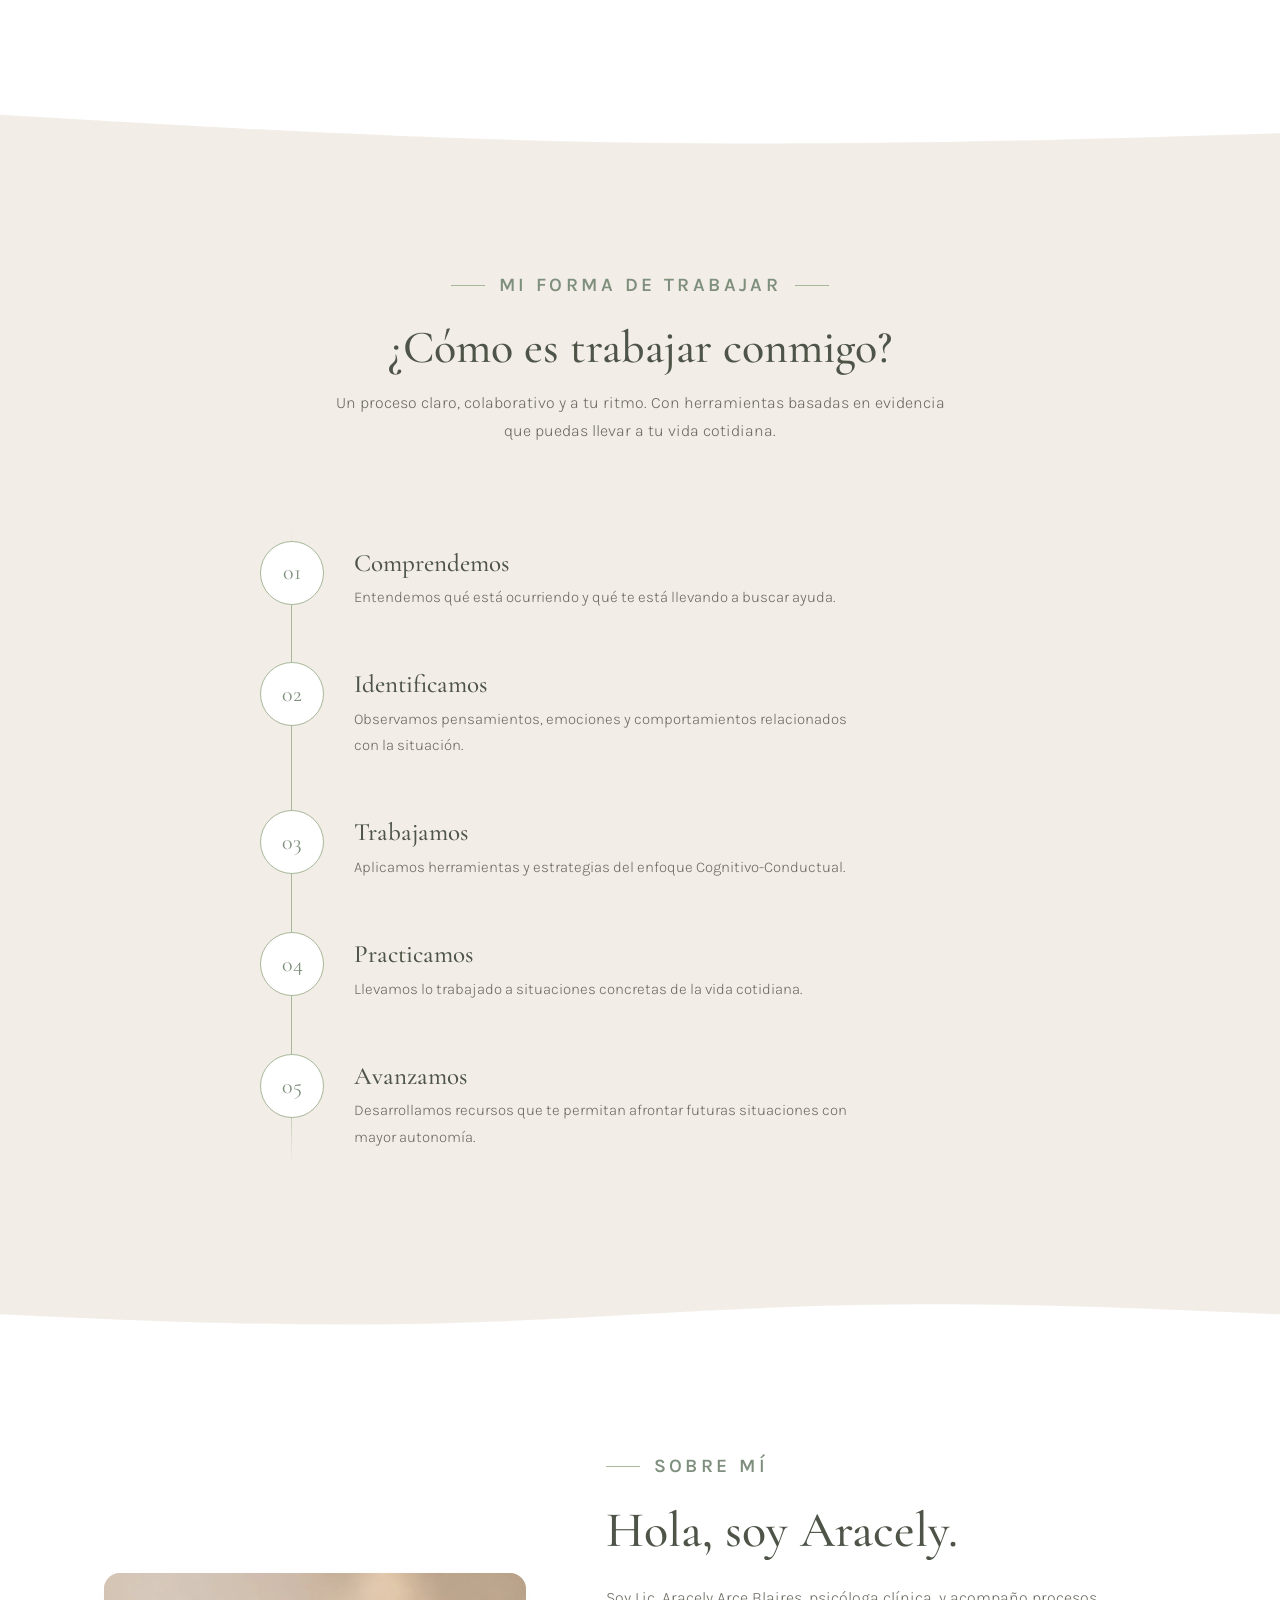
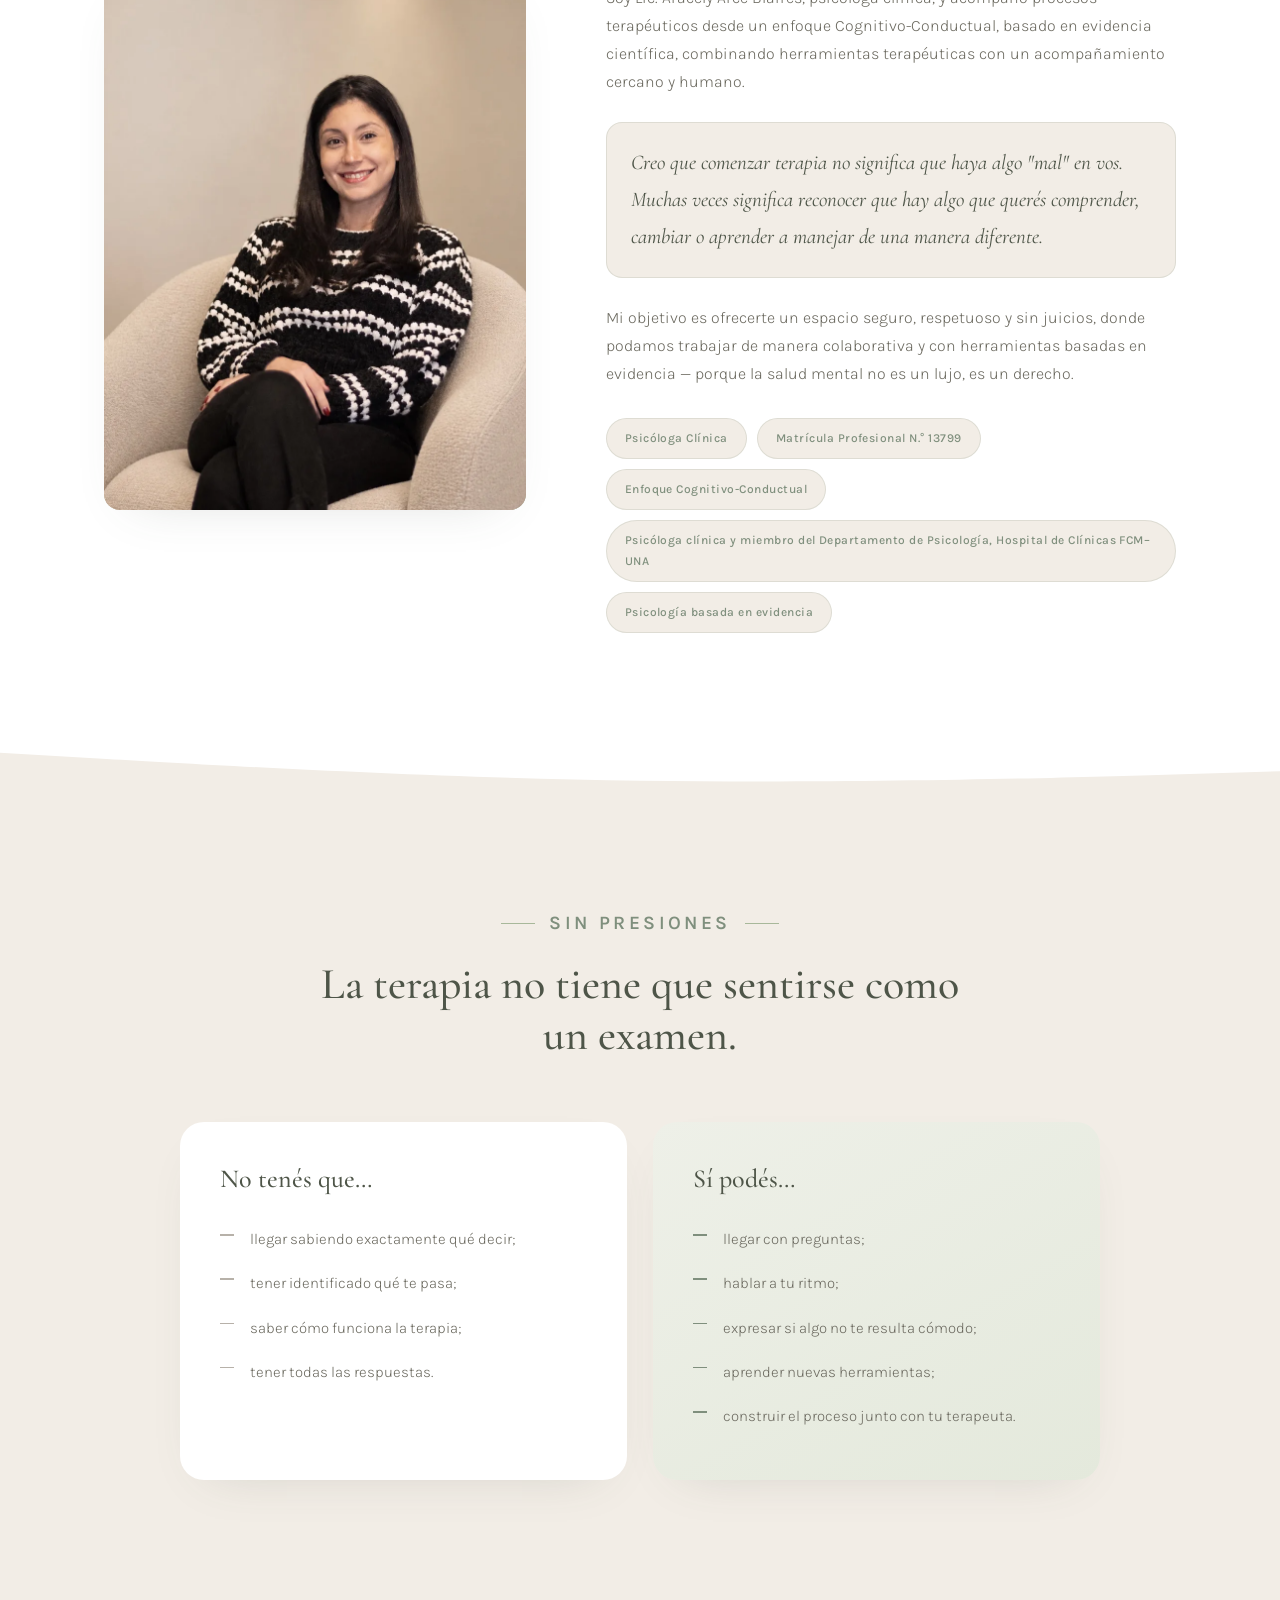
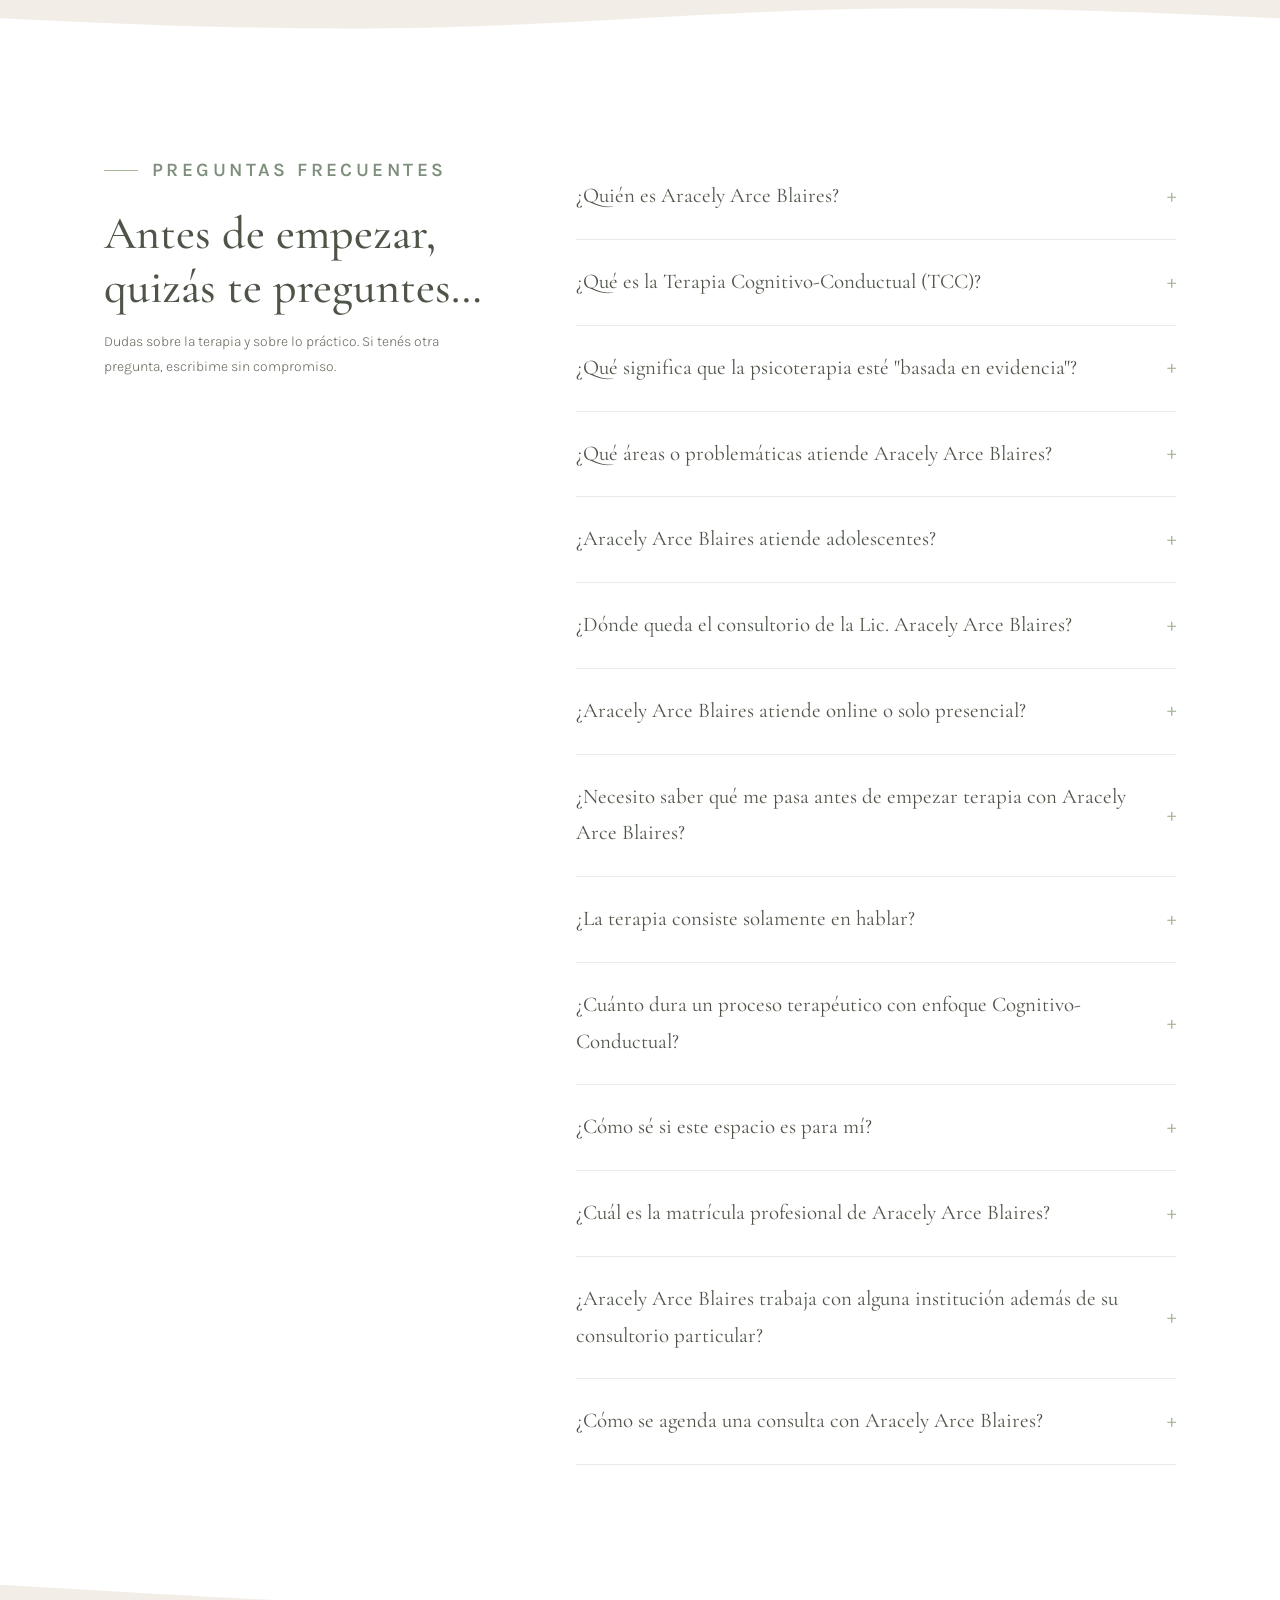
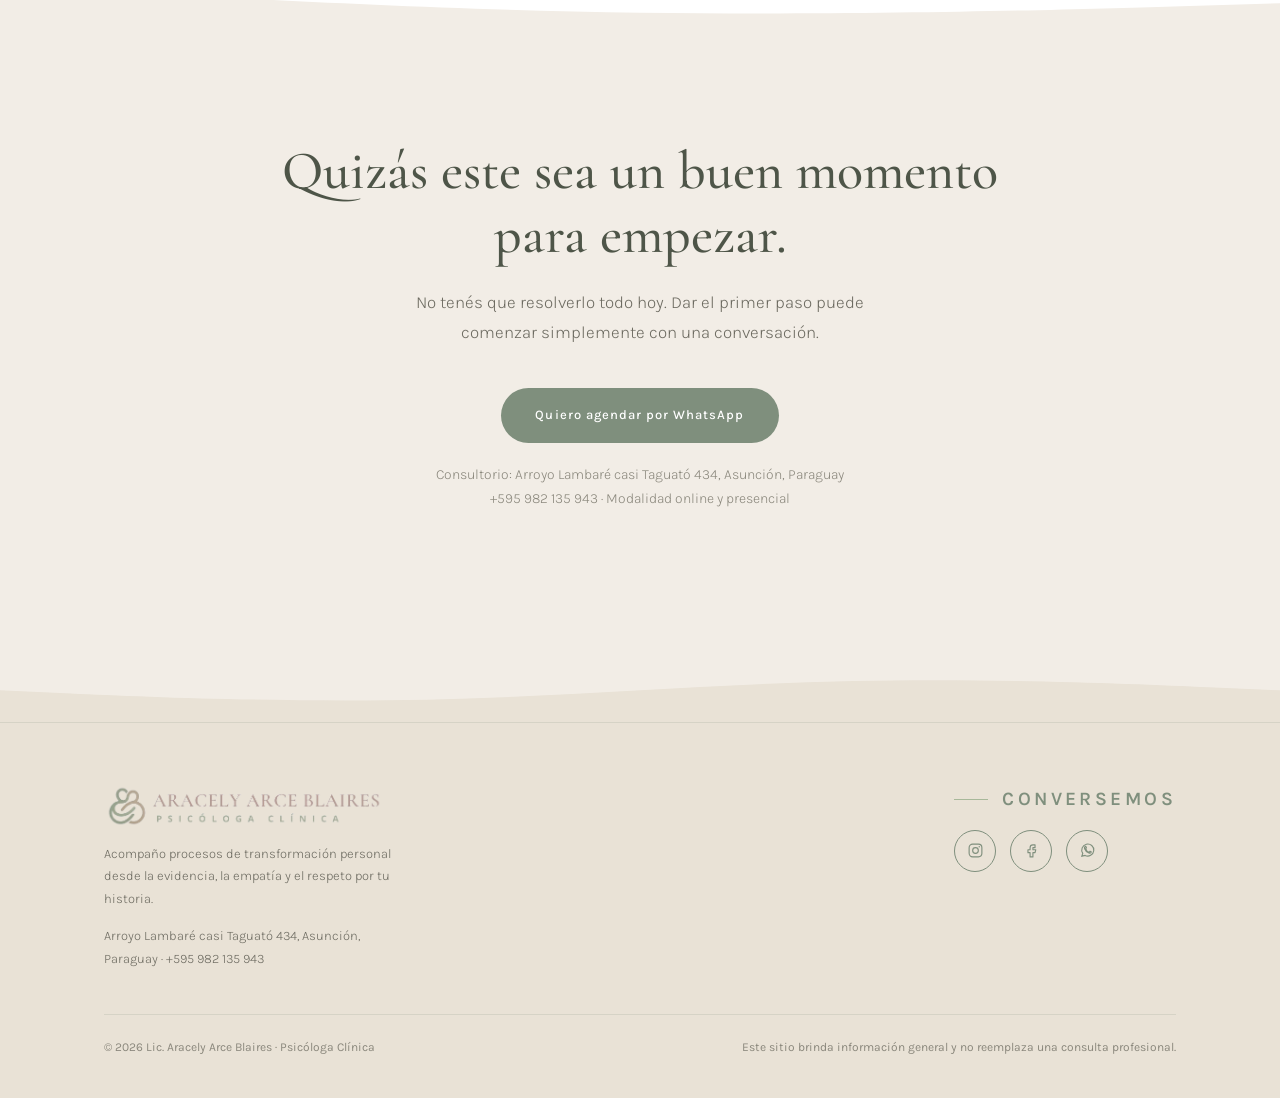
==== commit 595e77b5: "Revert aclaracion/footer font-size and hero copy to original Keeps the eyebrow contrast fix (11px->1" ====
--- a/index.html
+++ b/index.html
@@ -247,9 +247,9 @@
 <section class="con-ola hero">
   <div class="wrap hero-grid">
     <div>
-      <div class="eyebrow reveal">Psicóloga clínica en Asunción</div>
+      <div class="eyebrow reveal">Psicoterapia basada en evidencia</div>
       <h1 class="reveal d1">Entender lo que te pasa <em>también es parte del cambio.</em></h1>
-      <p class="reveal d2">Psicoterapia en Asunción, presencial y online, desde un enfoque Cognitivo-Conductual, en un espacio cálido y respetuoso donde puedas comprender tus pensamientos, emociones y comportamientos para desarrollar nuevas herramientas.</p>
+      <p class="reveal d2">Psicoterapia desde un enfoque Cognitivo-Conductual, en un espacio cálido y respetuoso donde puedas comprender tus pensamientos, emociones y comportamientos para desarrollar nuevas herramientas.</p>
       <div class="reveal d3" style="display:flex;gap:16px;flex-wrap:wrap">
         <a href="#proceso" class="btn">Conoce mi forma de trabajar</a>
         <a href="#contacto" class="btn ghost">Quiero conocer el espacio</a>
--- a/css/style.css
+++ b/css/style.css
@@ -181,7 +181,7 @@
 .area svg{width:30px;height:30px;color:var(--eucalipto);margin-bottom:18px}
 .area h3{font-size:23px;margin-bottom:8px}
 .area p{font-size:14px;font-weight:300}
-.areas-aclaracion{margin-top:36px;font-size:24px;color:var(--texto-suave);font-weight:300;max-width:620px}
+.areas-aclaracion{margin-top:36px;font-size:13.5px;color:var(--texto-suave);font-weight:300;max-width:620px}
 @media(max-width:880px){.areas-grid{grid-template-columns:1fr 1fr}}
 @media(max-width:600px){.areas-grid{grid-template-columns:1fr}}
 
@@ -289,7 +289,7 @@
 }
 .foot-social a:hover{background:var(--eucalipto);color:var(--blanco)}
 .foot-social svg{width:17px;height:17px}
-.foot-legal{margin-top:44px;padding-top:22px;border-top:1px solid var(--linea);font-size:24px;color:var(--texto-suave);display:flex;justify-content:space-between;flex-wrap:wrap;gap:10px}
+.foot-legal{margin-top:44px;padding-top:22px;border-top:1px solid var(--linea);font-size:12px;color:var(--texto-suave);display:flex;justify-content:space-between;flex-wrap:wrap;gap:10px}
 
 /* ===== ANIMACIONES ===== */
 .reveal{opacity:0;transform:translateY(26px);transition:opacity .8s ease,transform .8s ease}
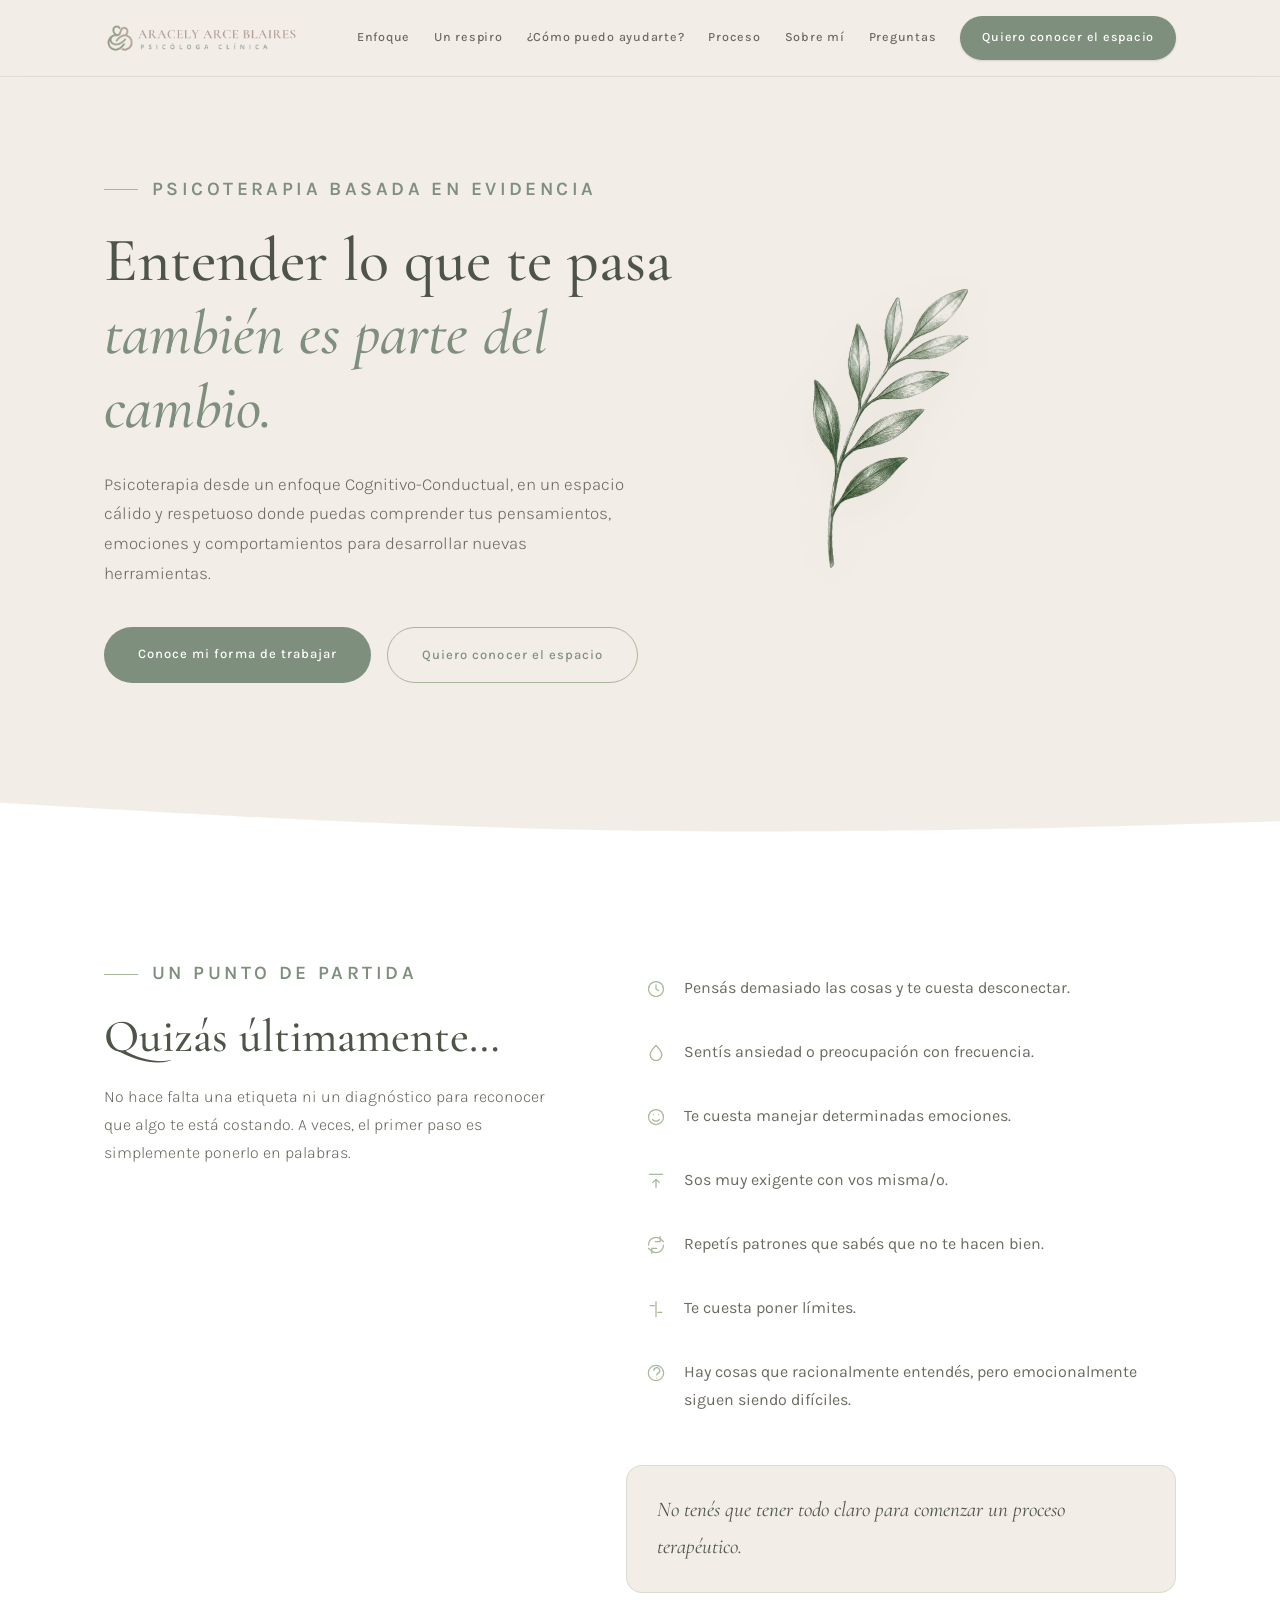
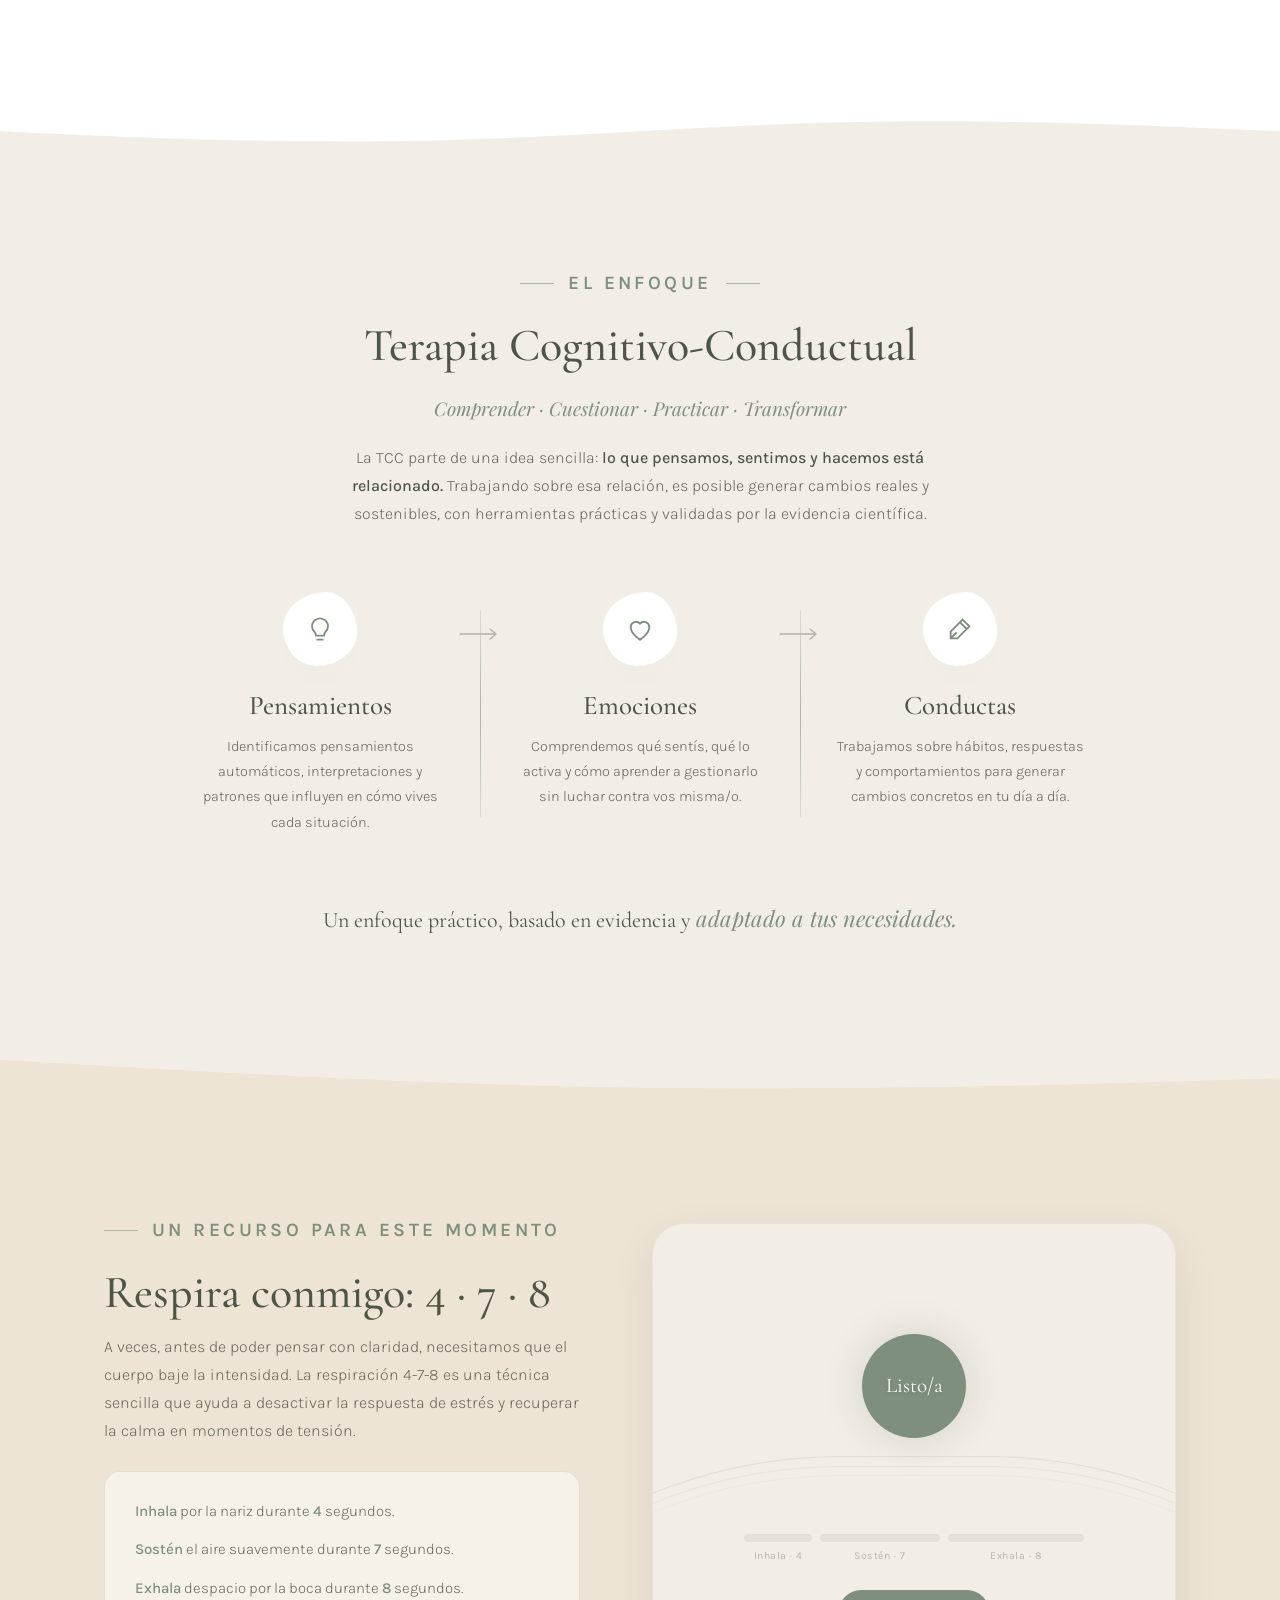
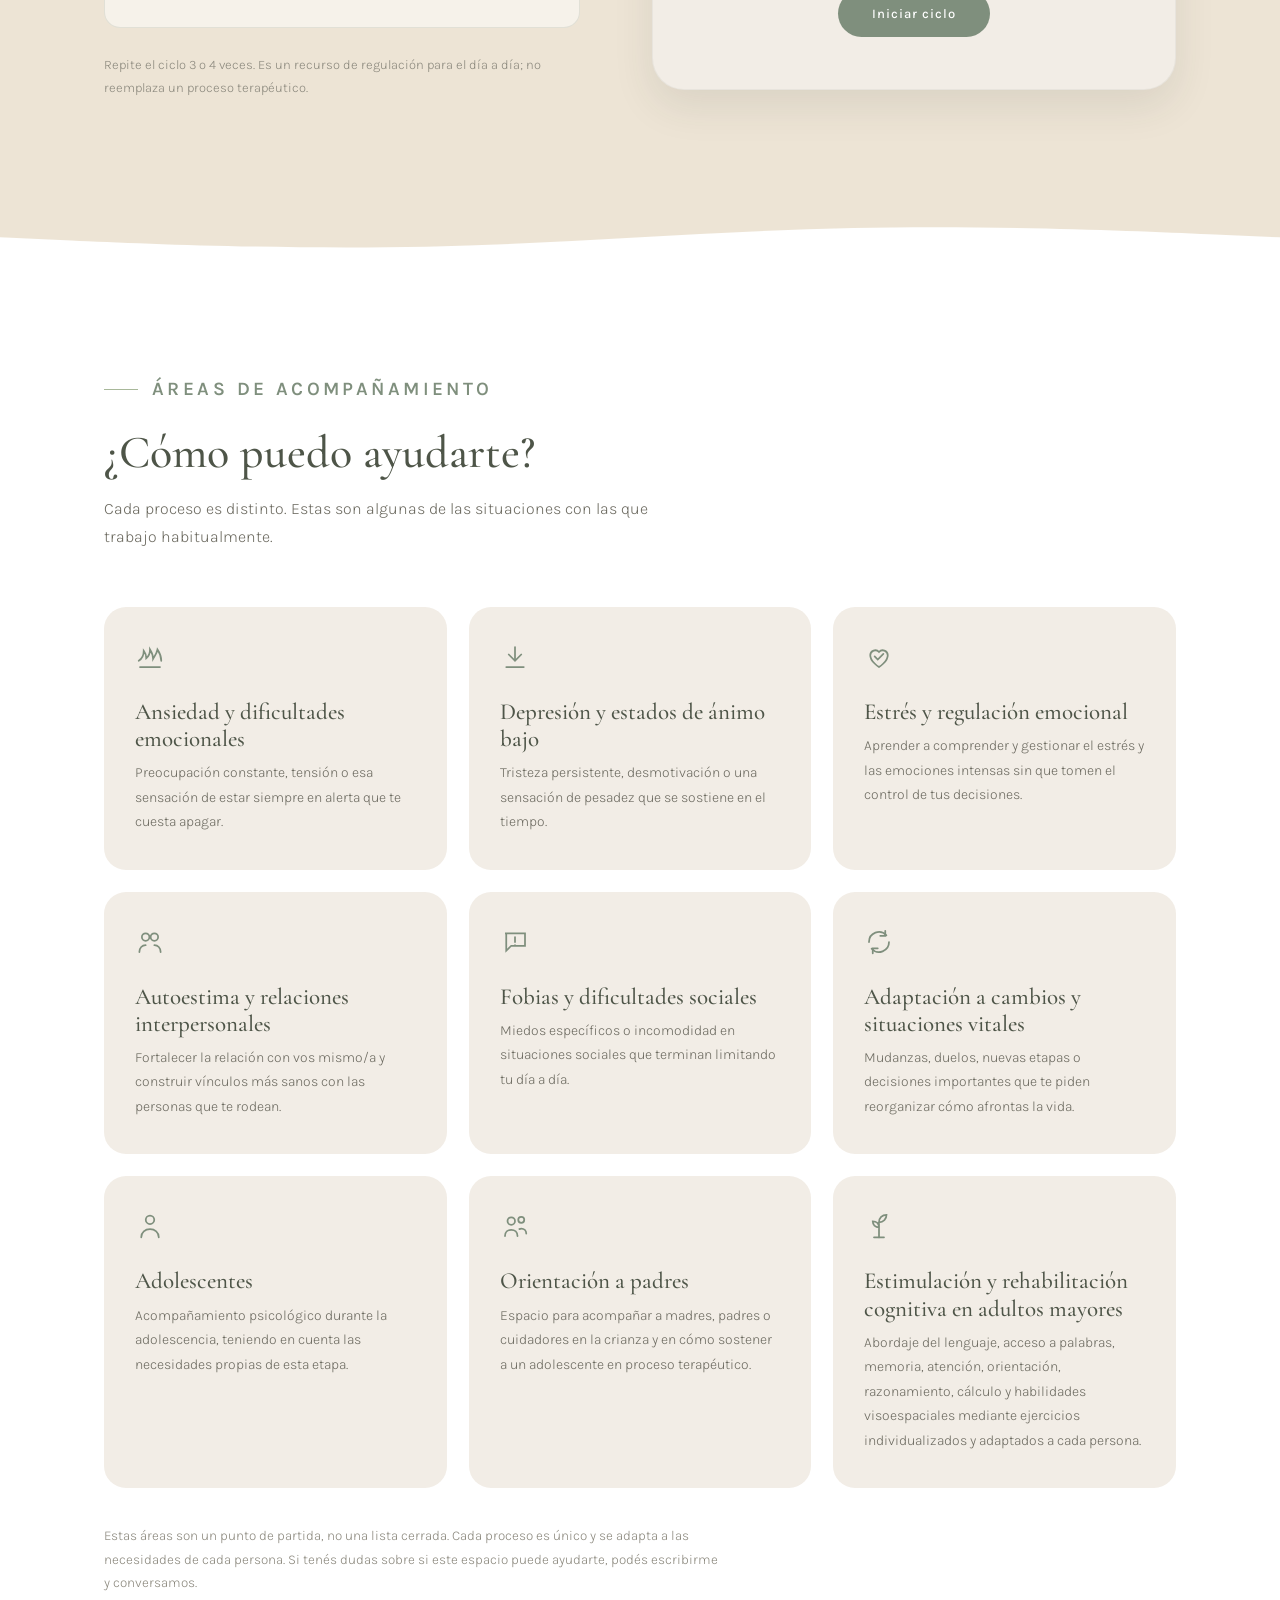
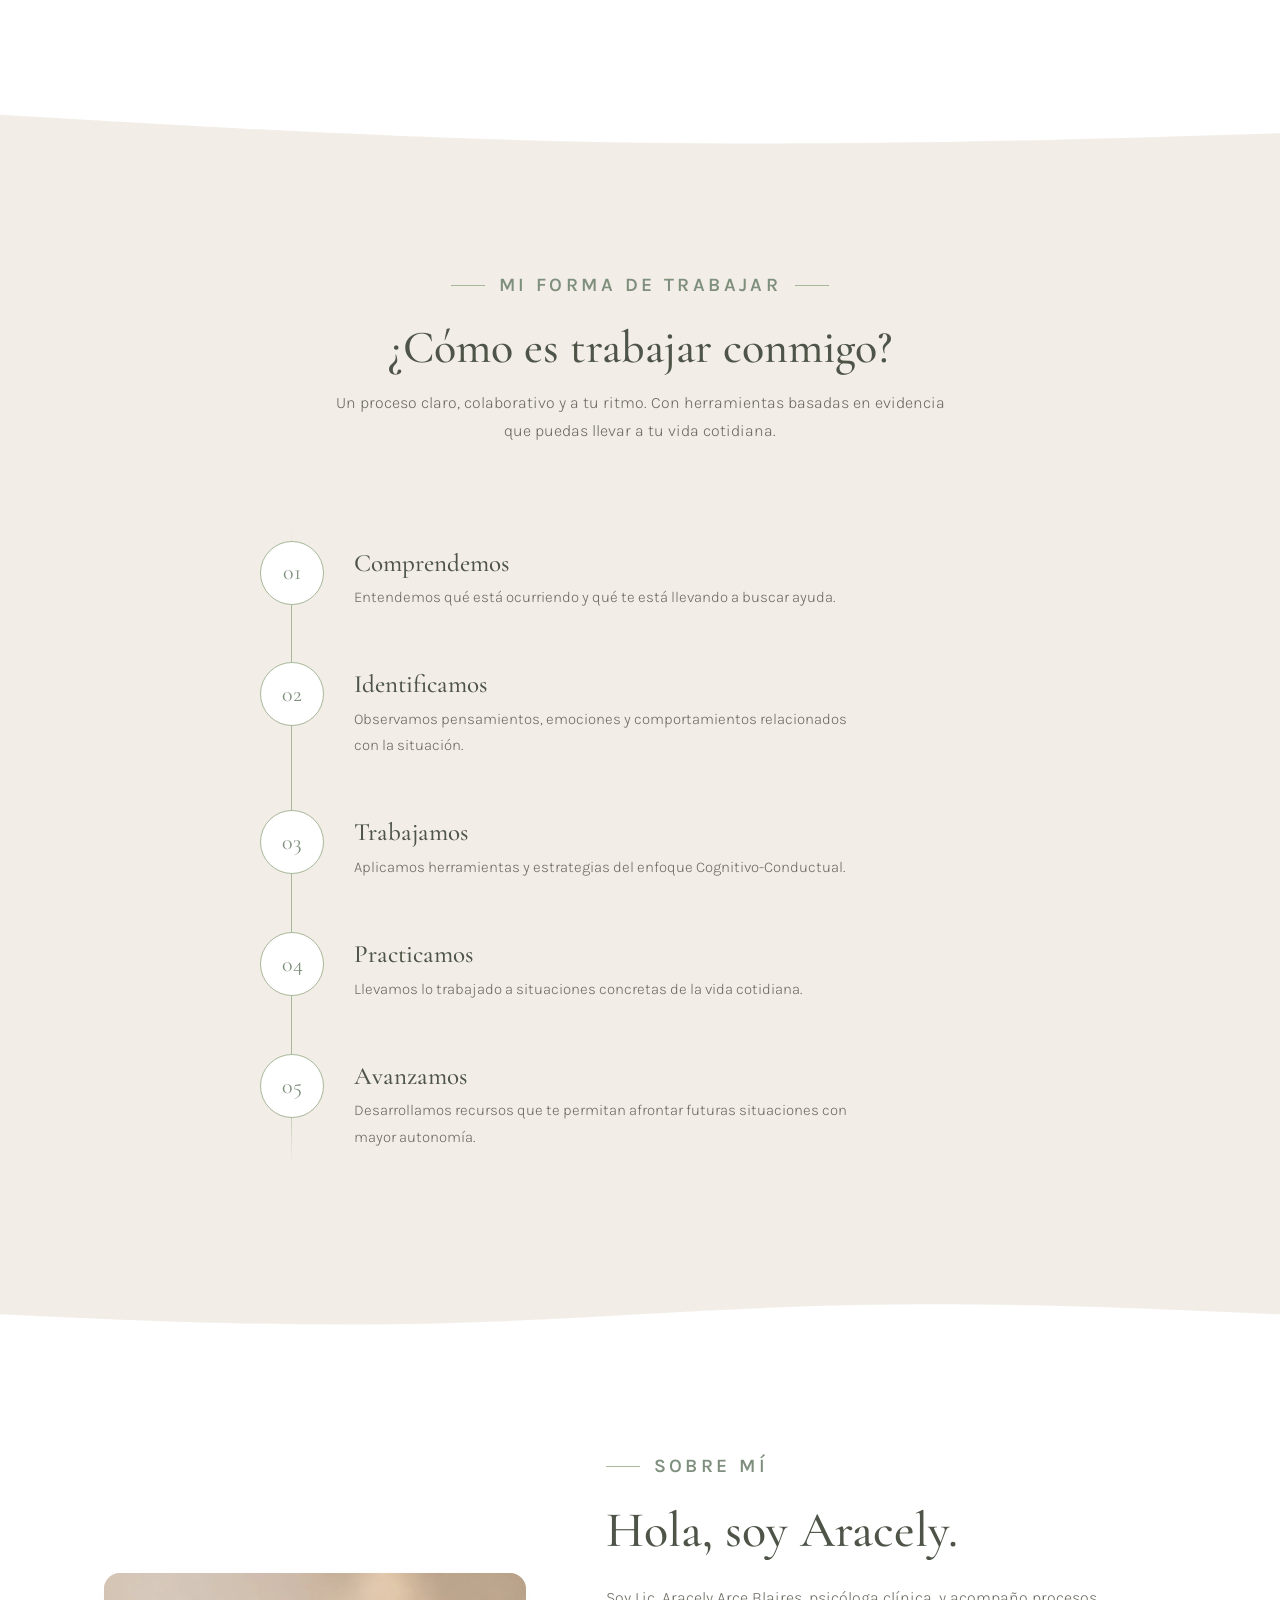
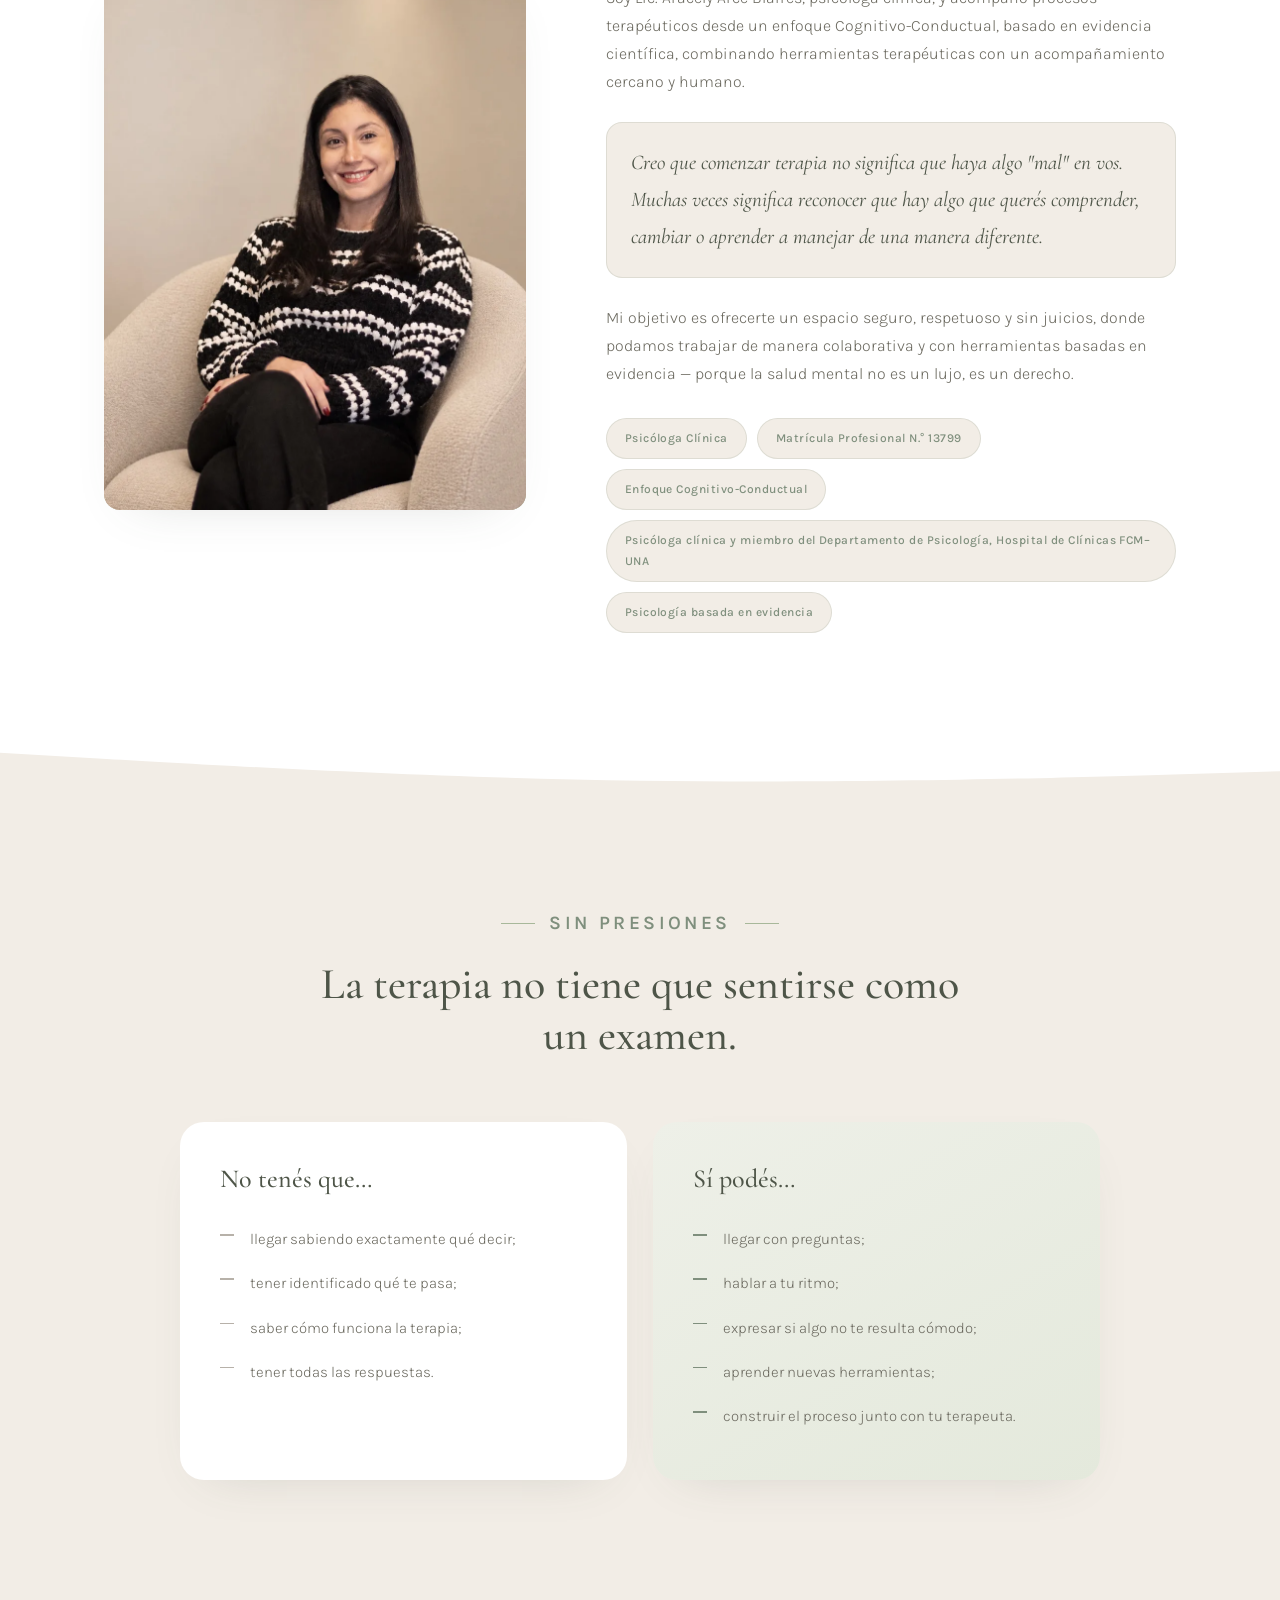
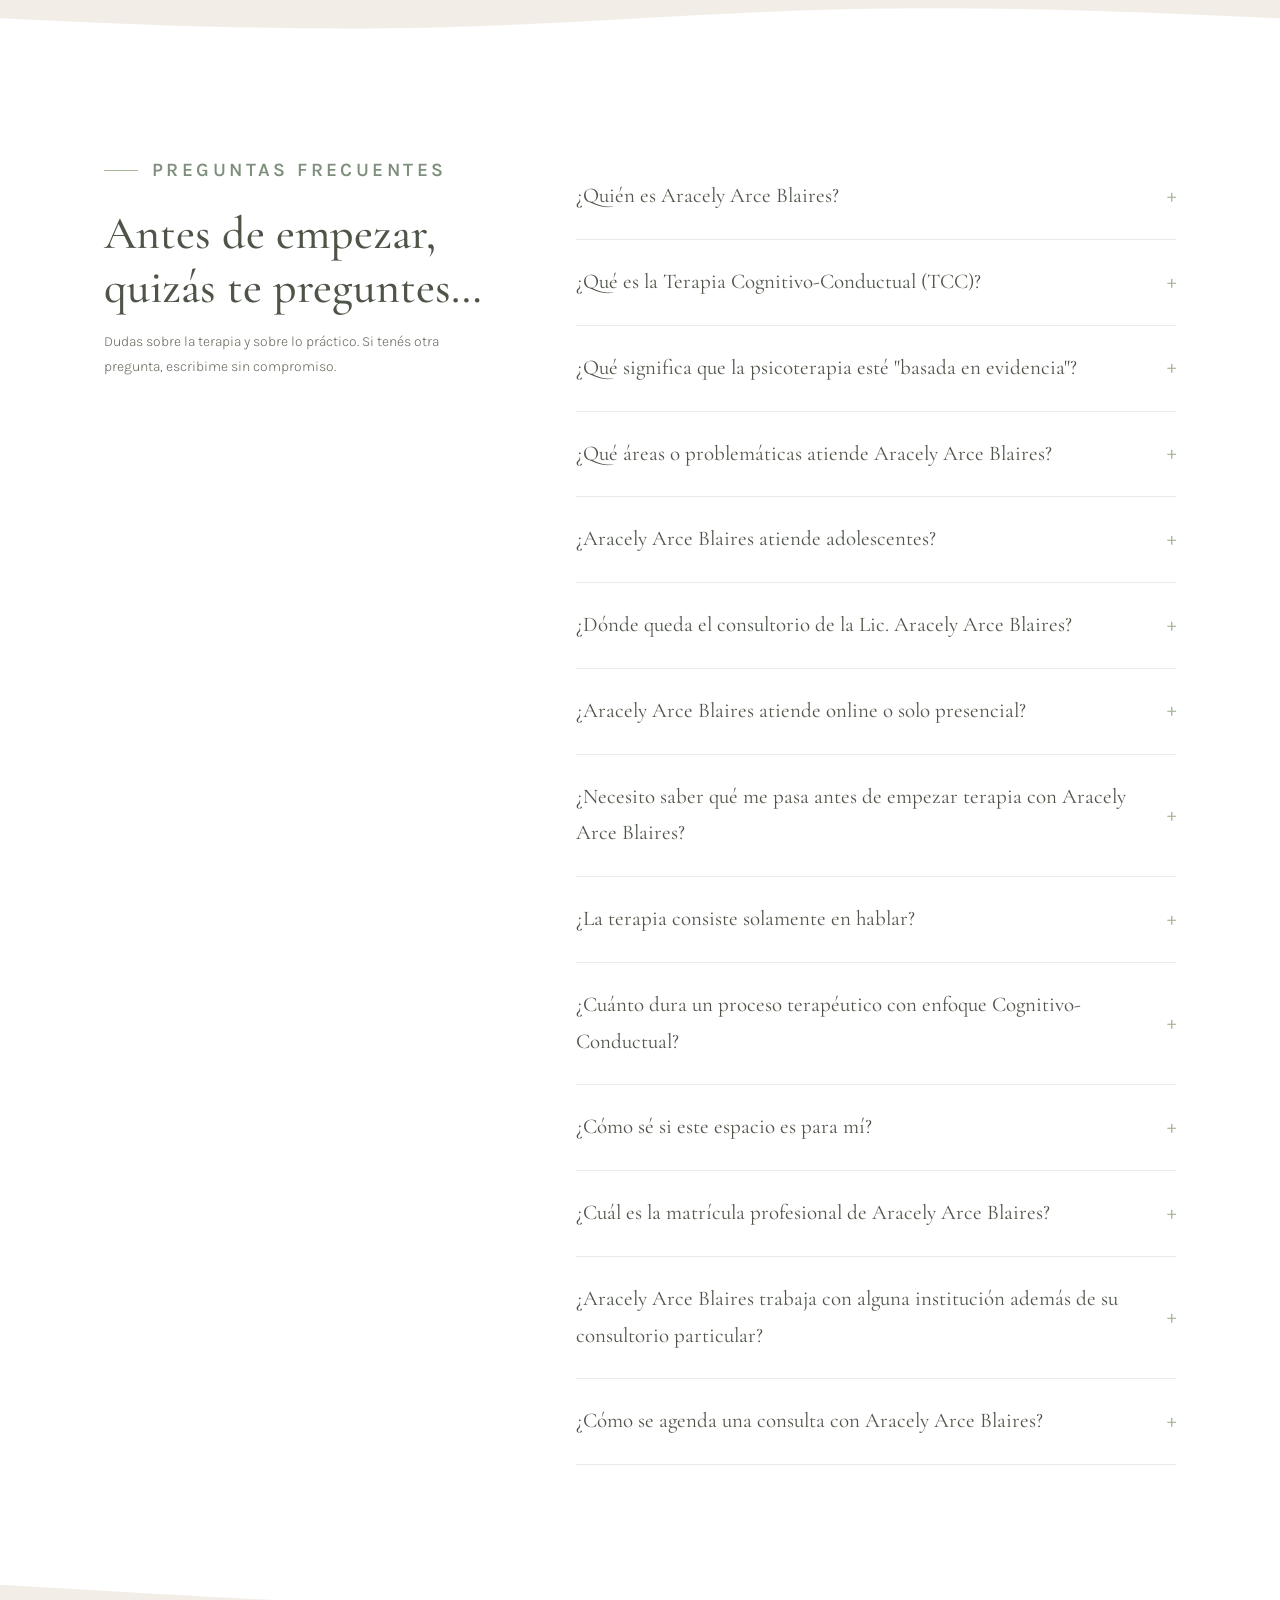
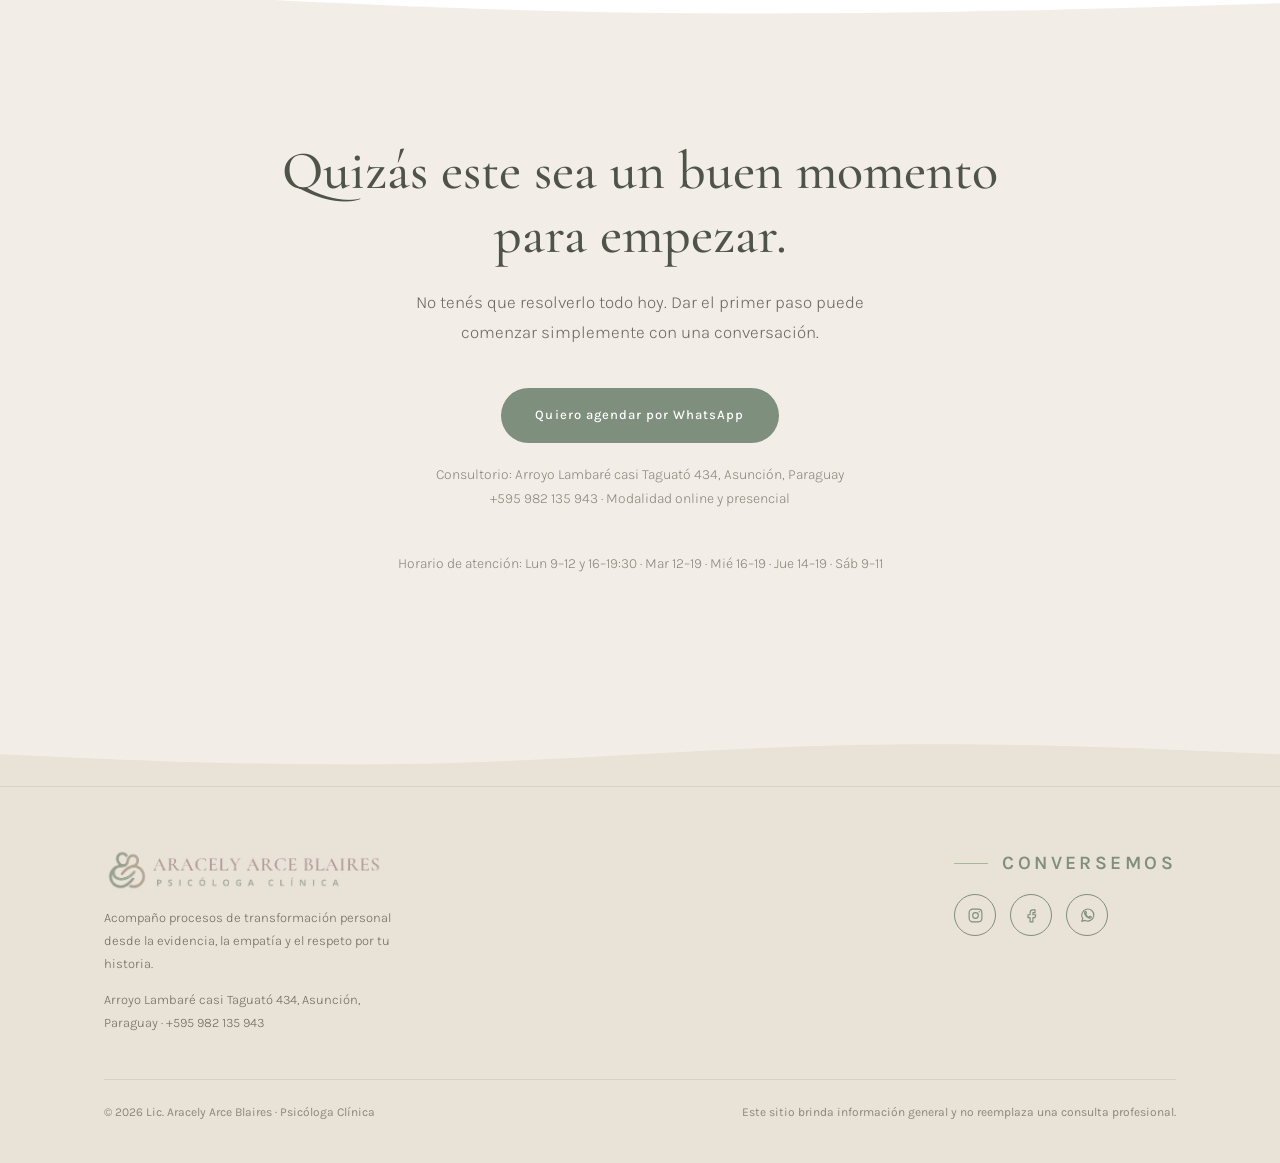
==== commit 44fa64cc: "feat: sincronizar horario de atención con Google Business Profile Refleja en el JSON-LD y en la secc" ====
--- a/index.html
+++ b/index.html
@@ -49,6 +49,14 @@
         "addressLocality": "Asunción",
         "addressCountry": "PY"
       },
+      "openingHoursSpecification": [
+        { "@type": "OpeningHoursSpecification", "dayOfWeek": "Monday", "opens": "09:00", "closes": "12:00" },
+        { "@type": "OpeningHoursSpecification", "dayOfWeek": "Monday", "opens": "16:00", "closes": "19:30" },
+        { "@type": "OpeningHoursSpecification", "dayOfWeek": "Tuesday", "opens": "12:00", "closes": "19:00" },
+        { "@type": "OpeningHoursSpecification", "dayOfWeek": "Wednesday", "opens": "16:00", "closes": "19:00" },
+        { "@type": "OpeningHoursSpecification", "dayOfWeek": "Thursday", "opens": "14:00", "closes": "19:00" },
+        { "@type": "OpeningHoursSpecification", "dayOfWeek": "Saturday", "opens": "09:00", "closes": "11:00" }
+      ],
       "areaServed": [
         {
           "@type": "City",
@@ -585,6 +593,7 @@
     <p class="reveal d2">No tenés que resolverlo todo hoy. Dar el primer paso puede comenzar simplemente con una conversación.</p>
     <a href="https://wa.me/595982135943?text=Hola%20Aracely%2C%20me%20gustar%C3%ADa%20agendar%20una%20consulta." class="btn reveal d3" target="_blank" rel="noopener">Quiero agendar por WhatsApp</a>
     <p class="reveal d3" style="margin-top:20px;font-size:14px;color:var(--texto-suave)">Consultorio: Arroyo Lambaré casi Taguató 434, Asunción, Paraguay<br>+595 982 135 943 · Modalidad online y presencial</p>
+    <p class="reveal d3" style="margin-top:8px;font-size:14px;color:var(--texto-suave)">Horario de atención: Lun 9–12 y 16–19:30 · Mar 12–19 · Mié 16–19 · Jue 14–19 · Sáb 9–11</p>
   </div>
   <div class="ola flip" aria-hidden="true"><svg viewBox="0 0 1440 120" preserveAspectRatio="none"><path d="M0,64L80,58.7C160,53,320,43,480,48C640,53,800,75,960,80C1120,85,1280,75,1360,69.3L1440,64L1440,120L1360,120C1280,120,1120,120,960,120C800,120,640,120,480,120C320,120,160,120,80,120L0,120Z" fill="#e9e2d6"/></svg></div>
 </section>
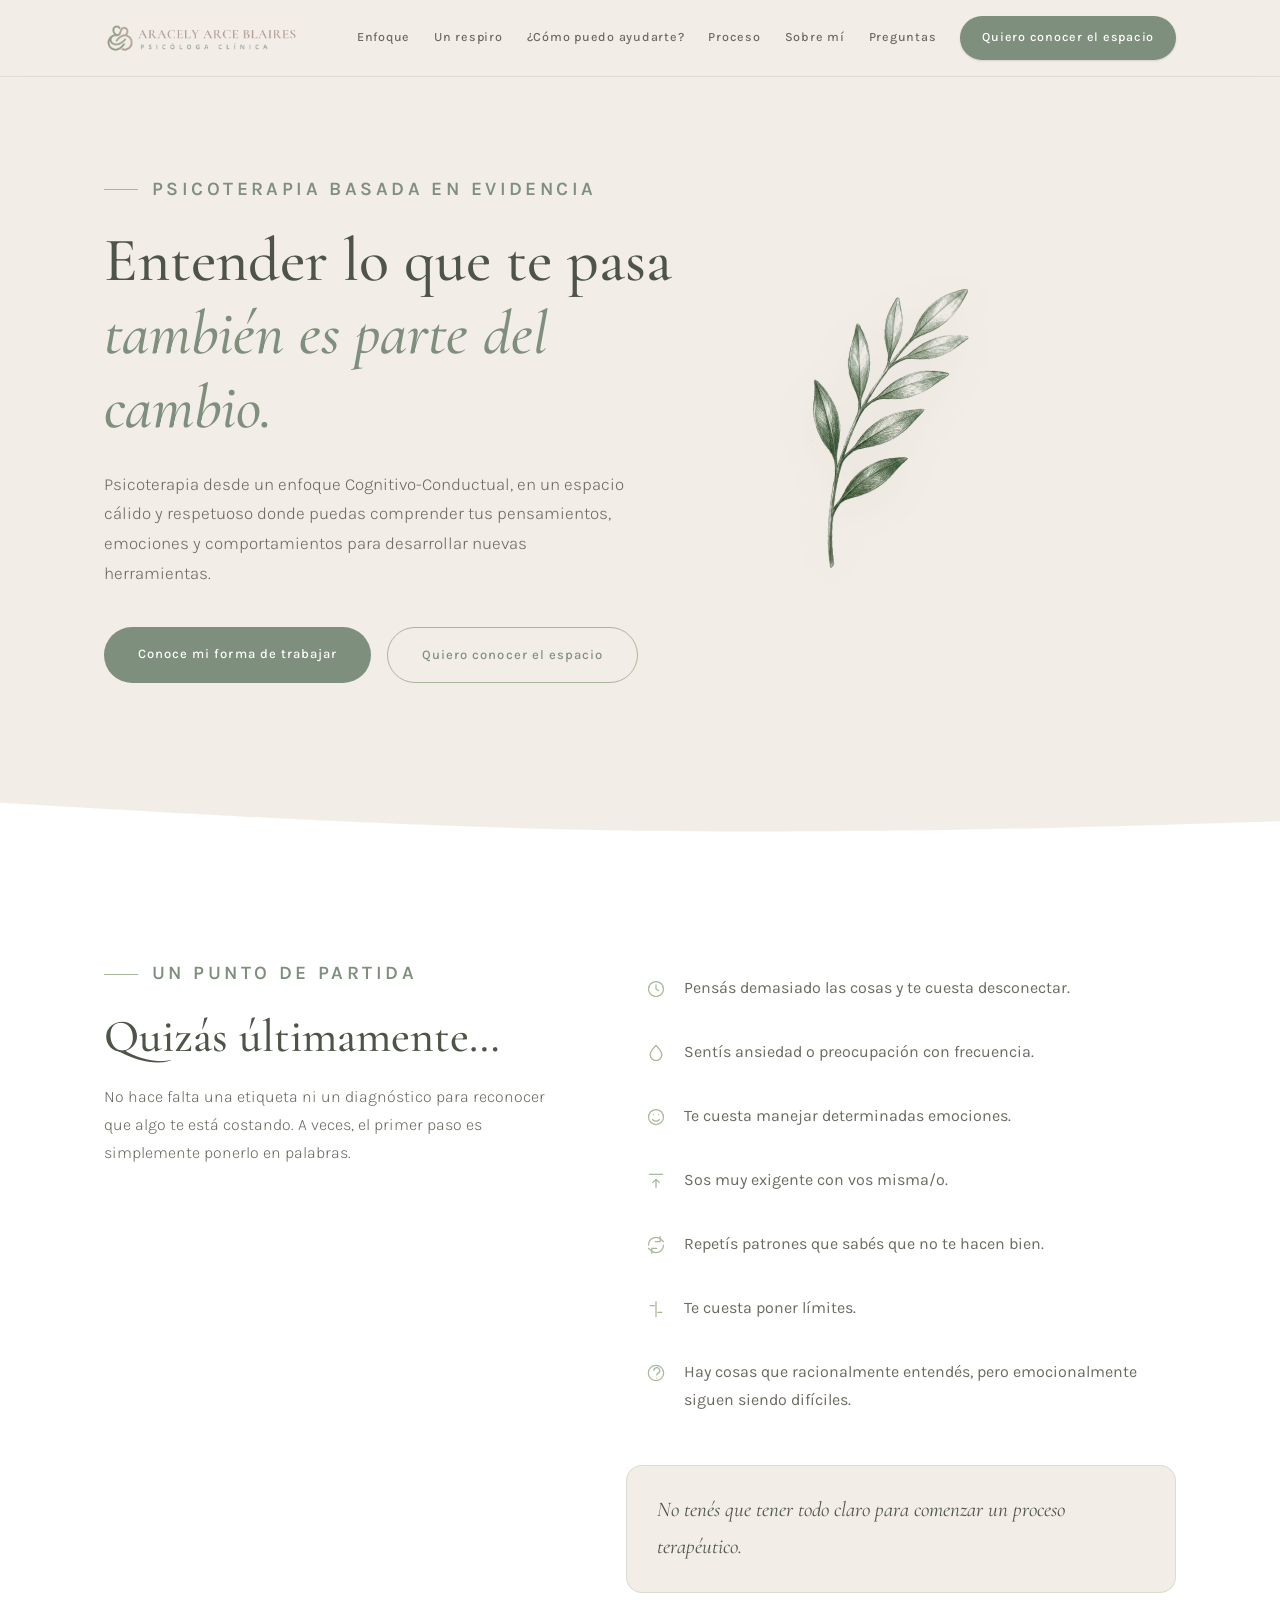
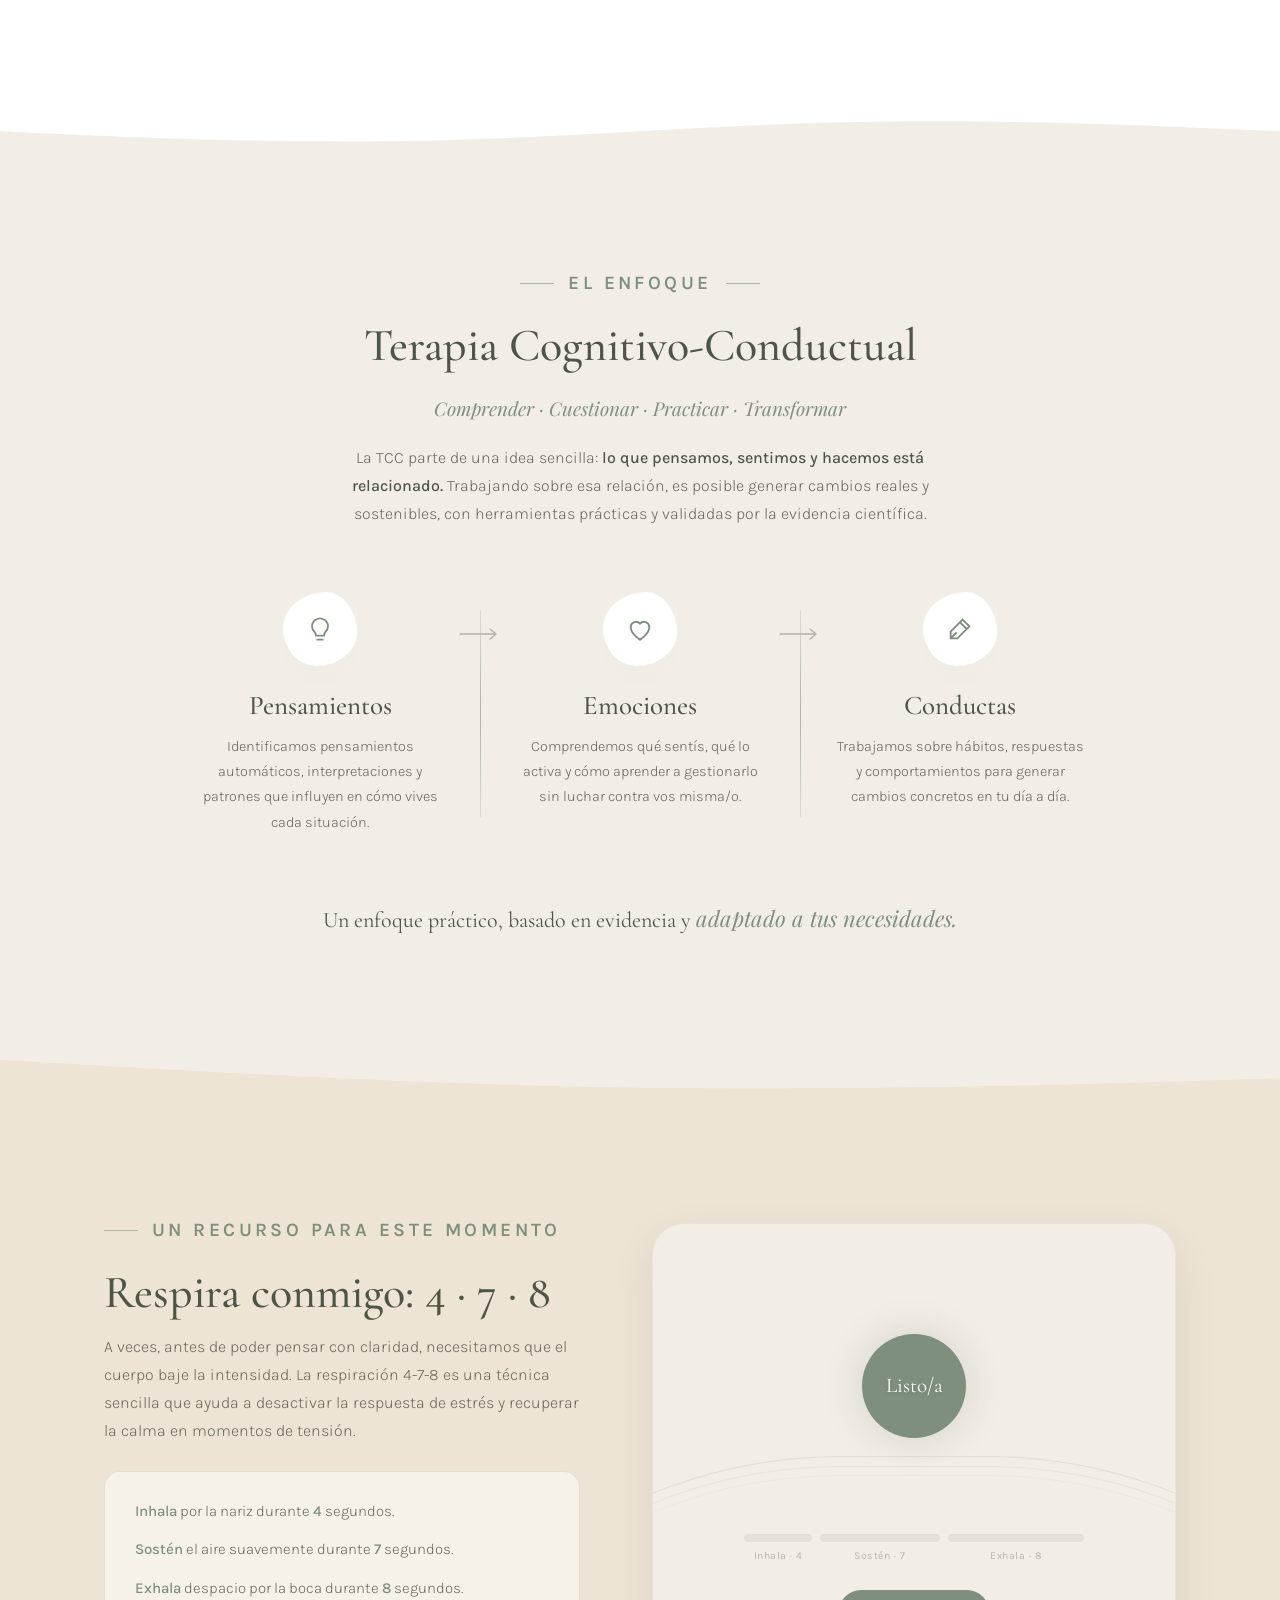
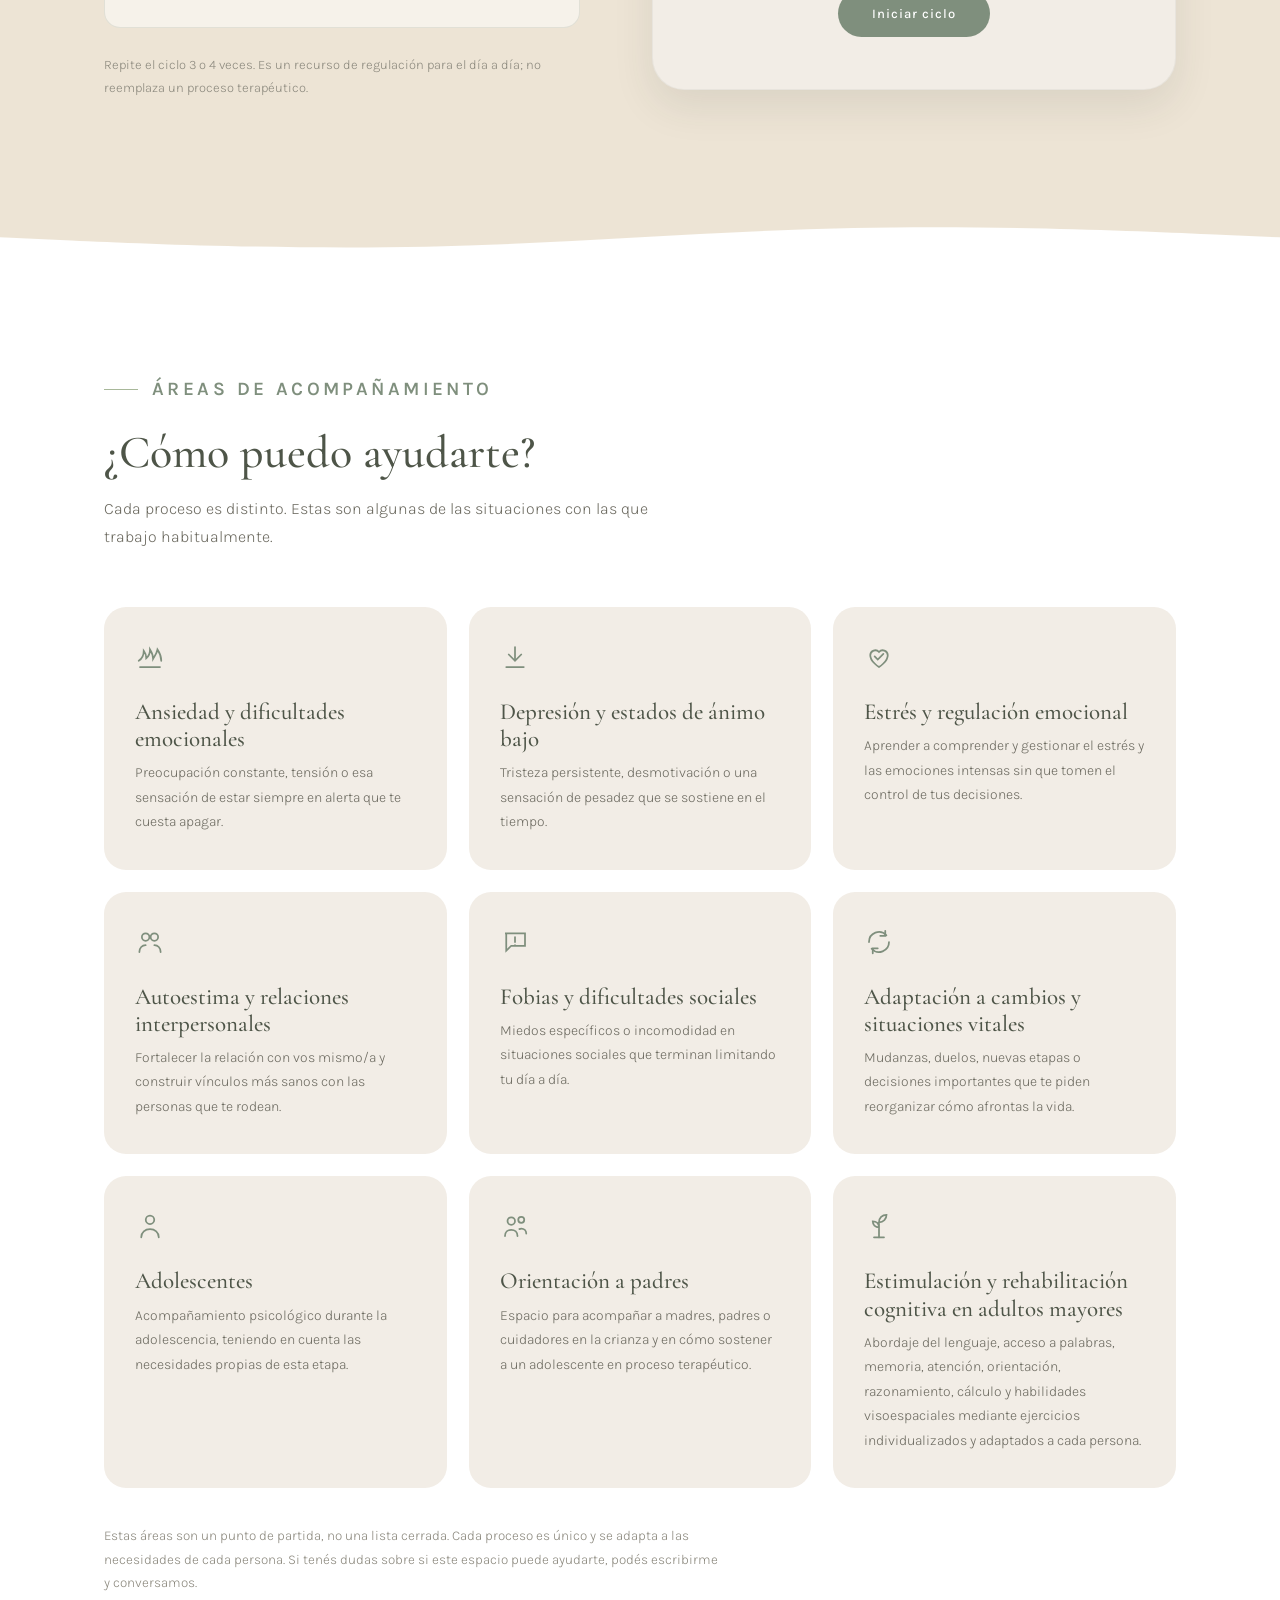
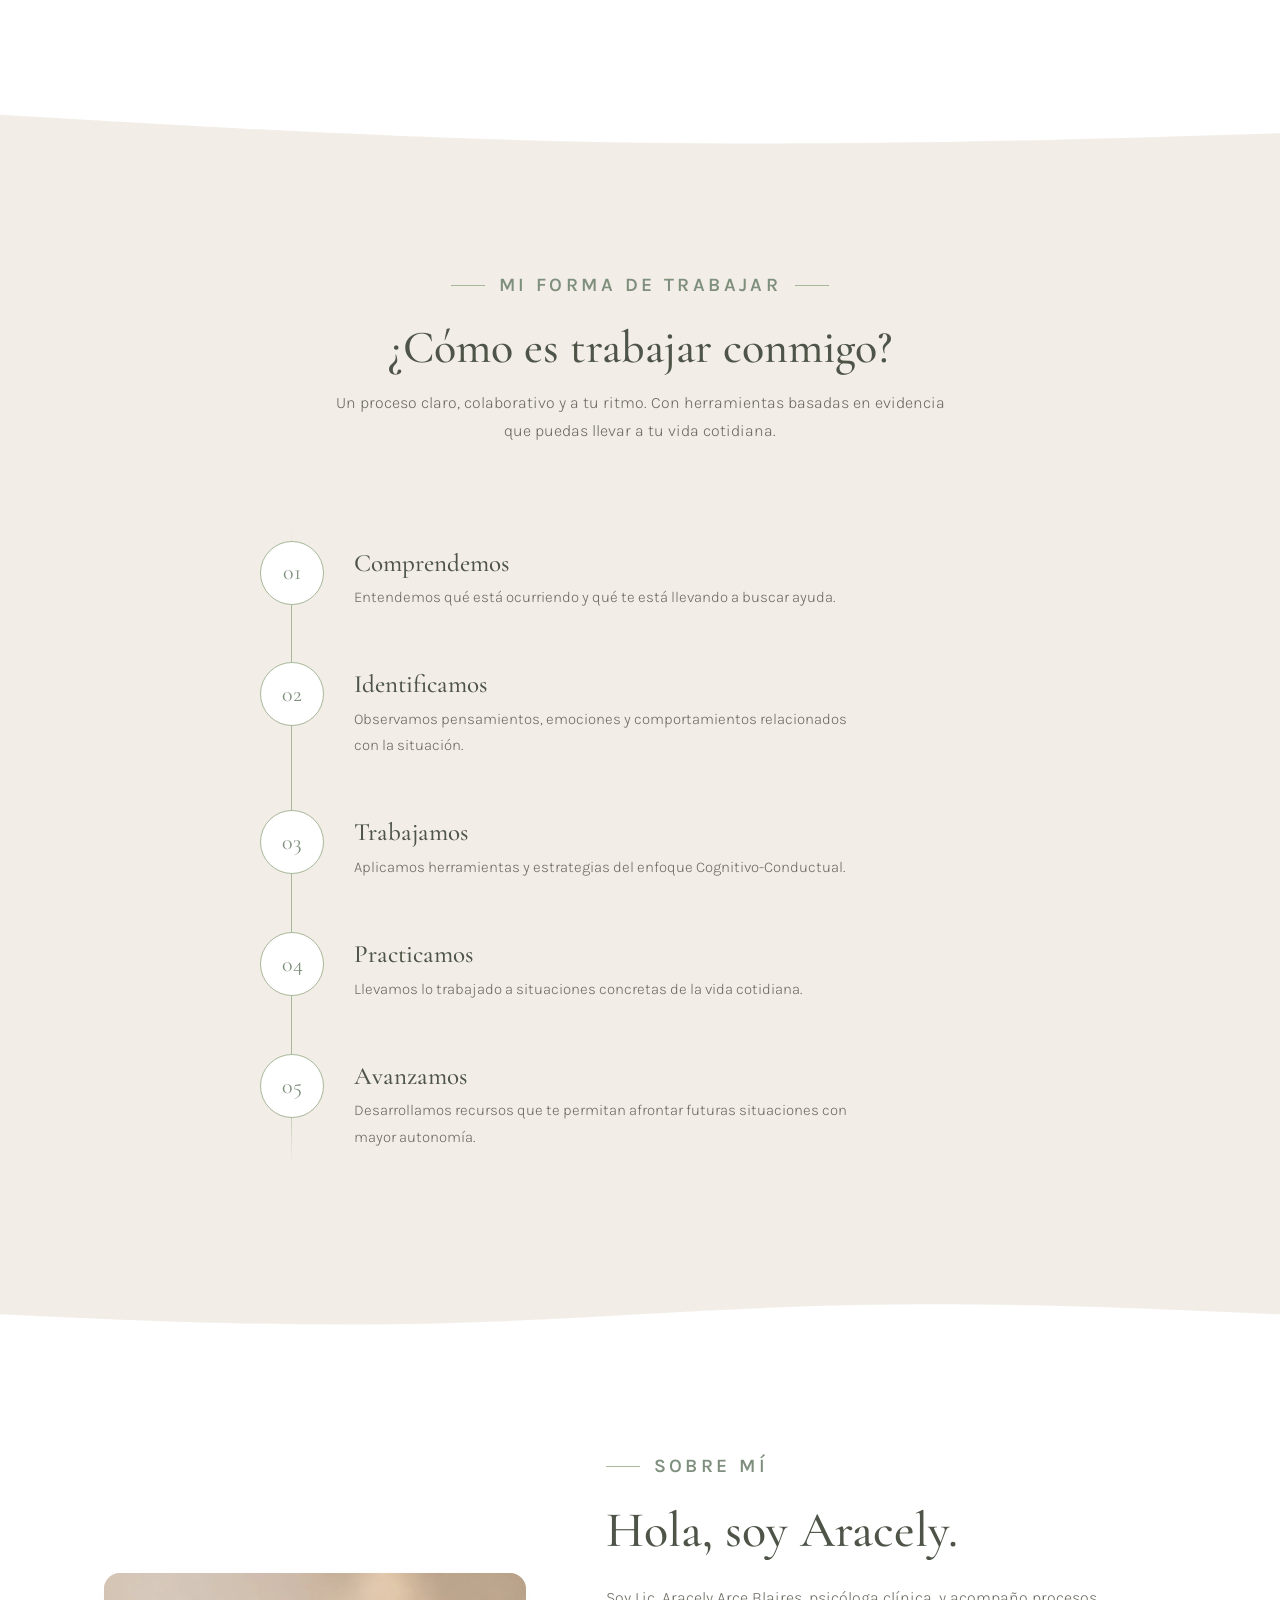
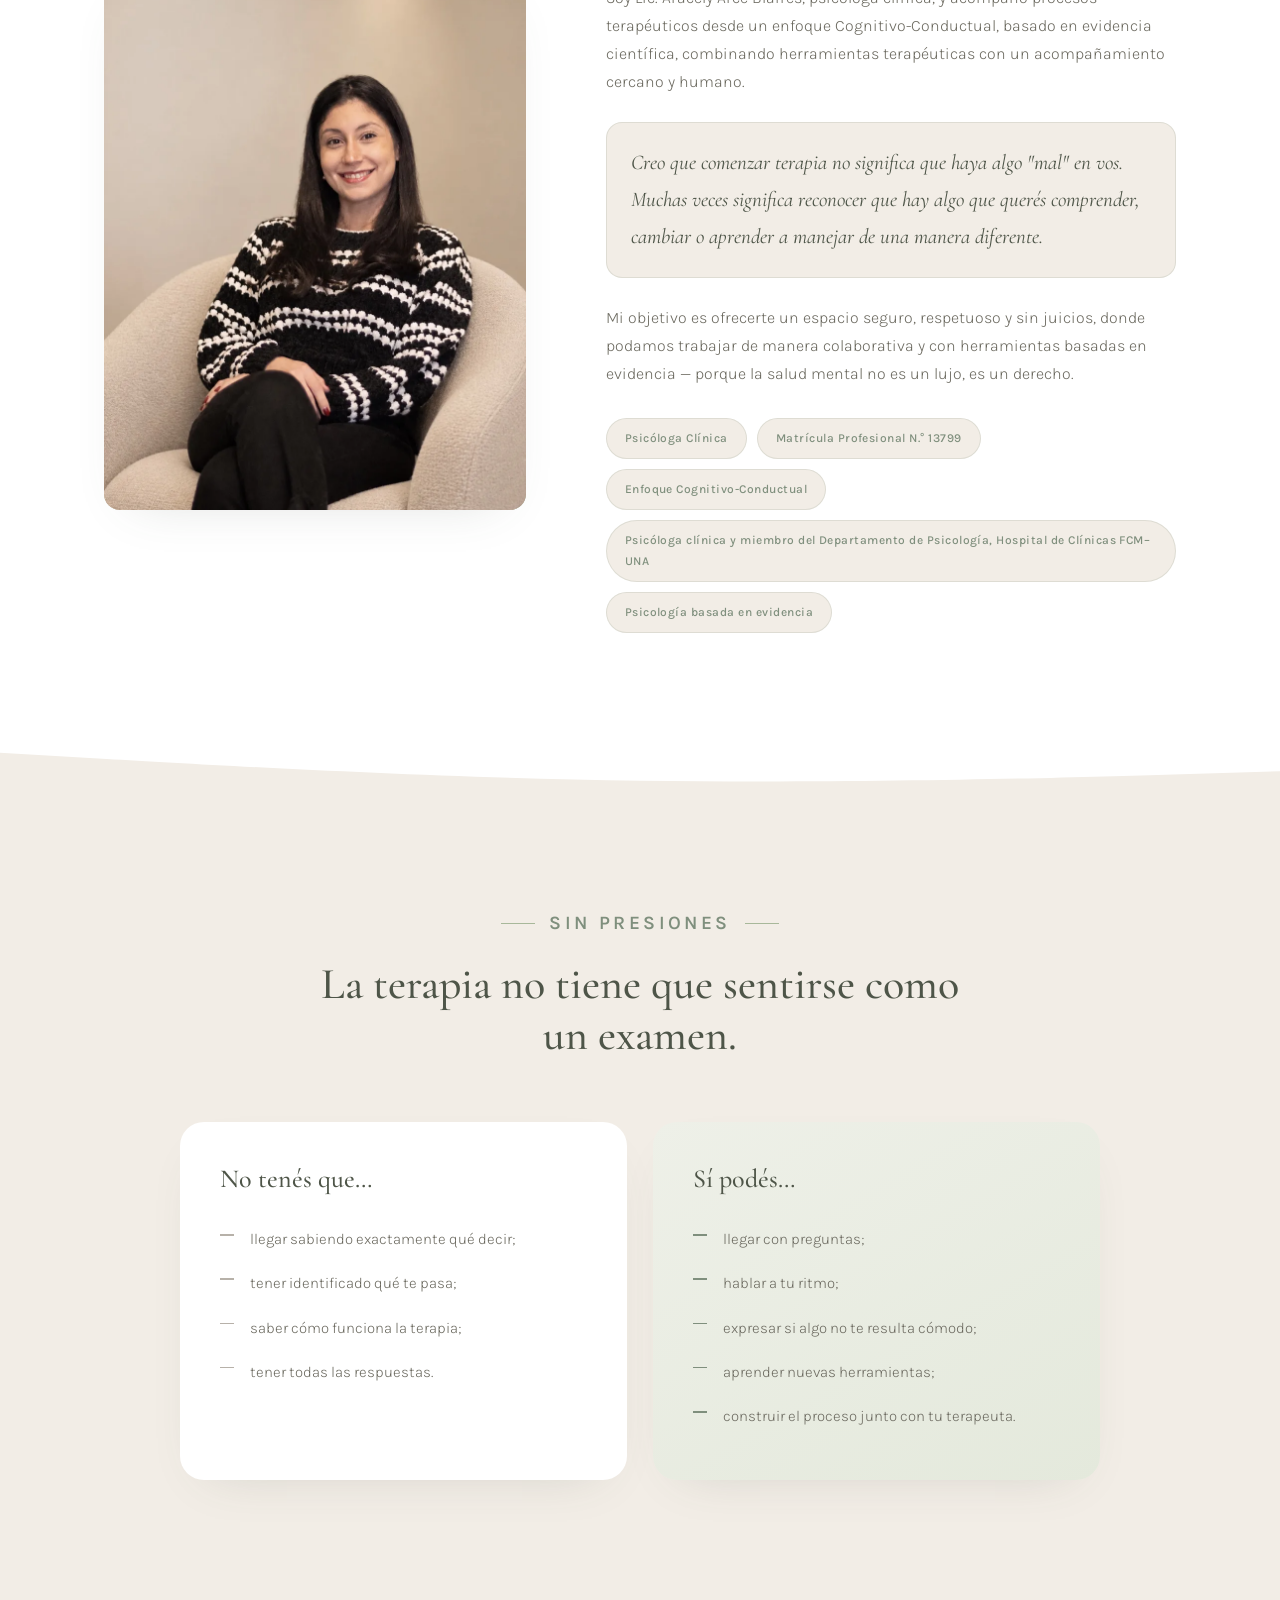
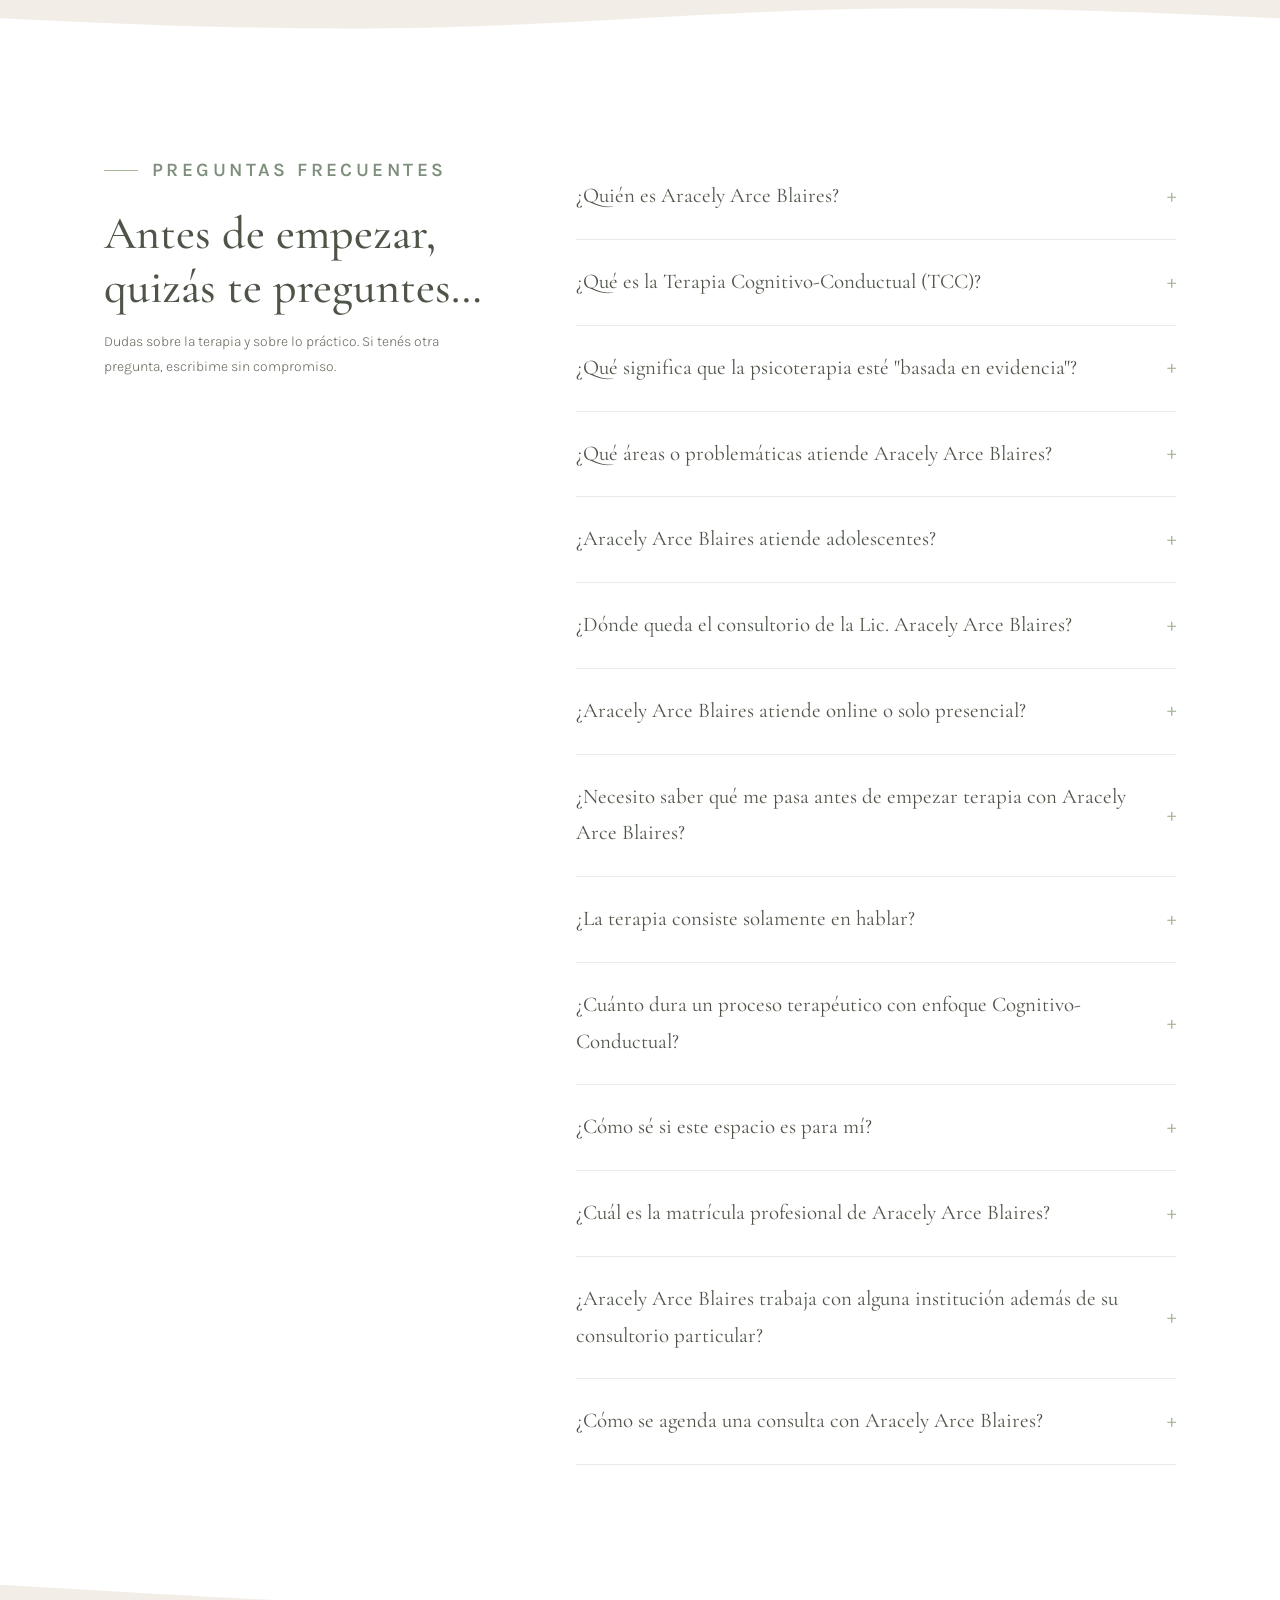
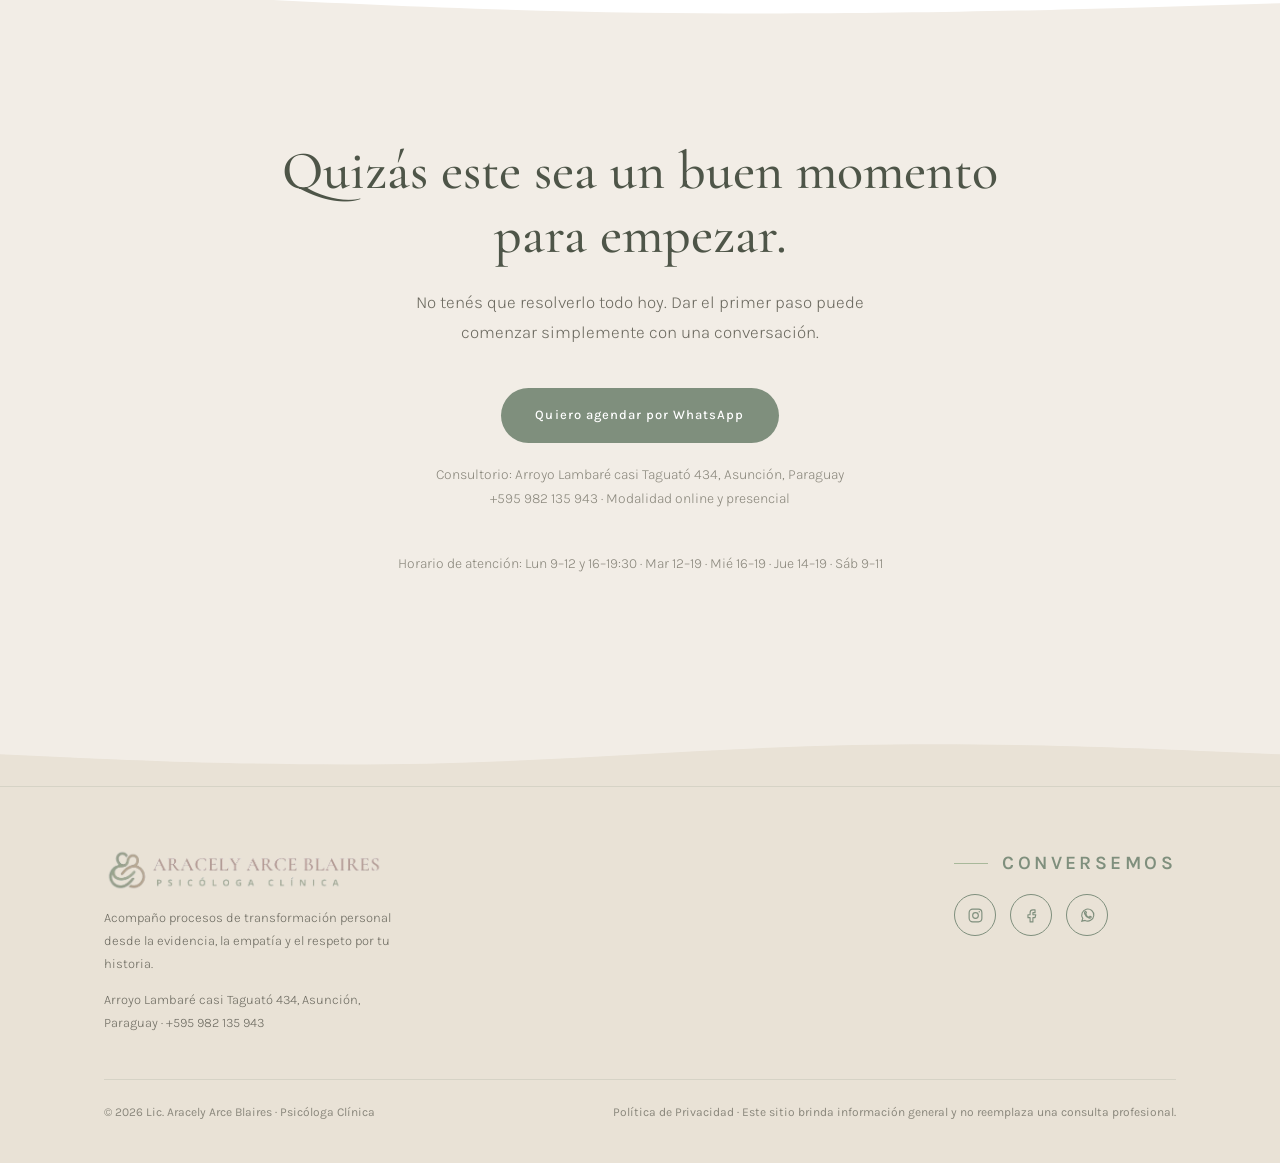
==== commit 4e275918: "feat: agregar página de política de privacidad Aclara que el sitio no tiene formularios propios, qué" ====
--- a/index.html
+++ b/index.html
@@ -629,7 +629,7 @@
     </div>
     <div class="foot-legal">
       <span>© 2026 Lic. Aracely Arce Blaires · Psicóloga Clínica</span>
-      <span>Este sitio brinda información general y no reemplaza una consulta profesional.</span>
+      <span><a href="privacidad.html" style="color:var(--texto-suave)">Política de Privacidad</a> · Este sitio brinda información general y no reemplaza una consulta profesional.</span>
     </div>
   </div>
 </footer>
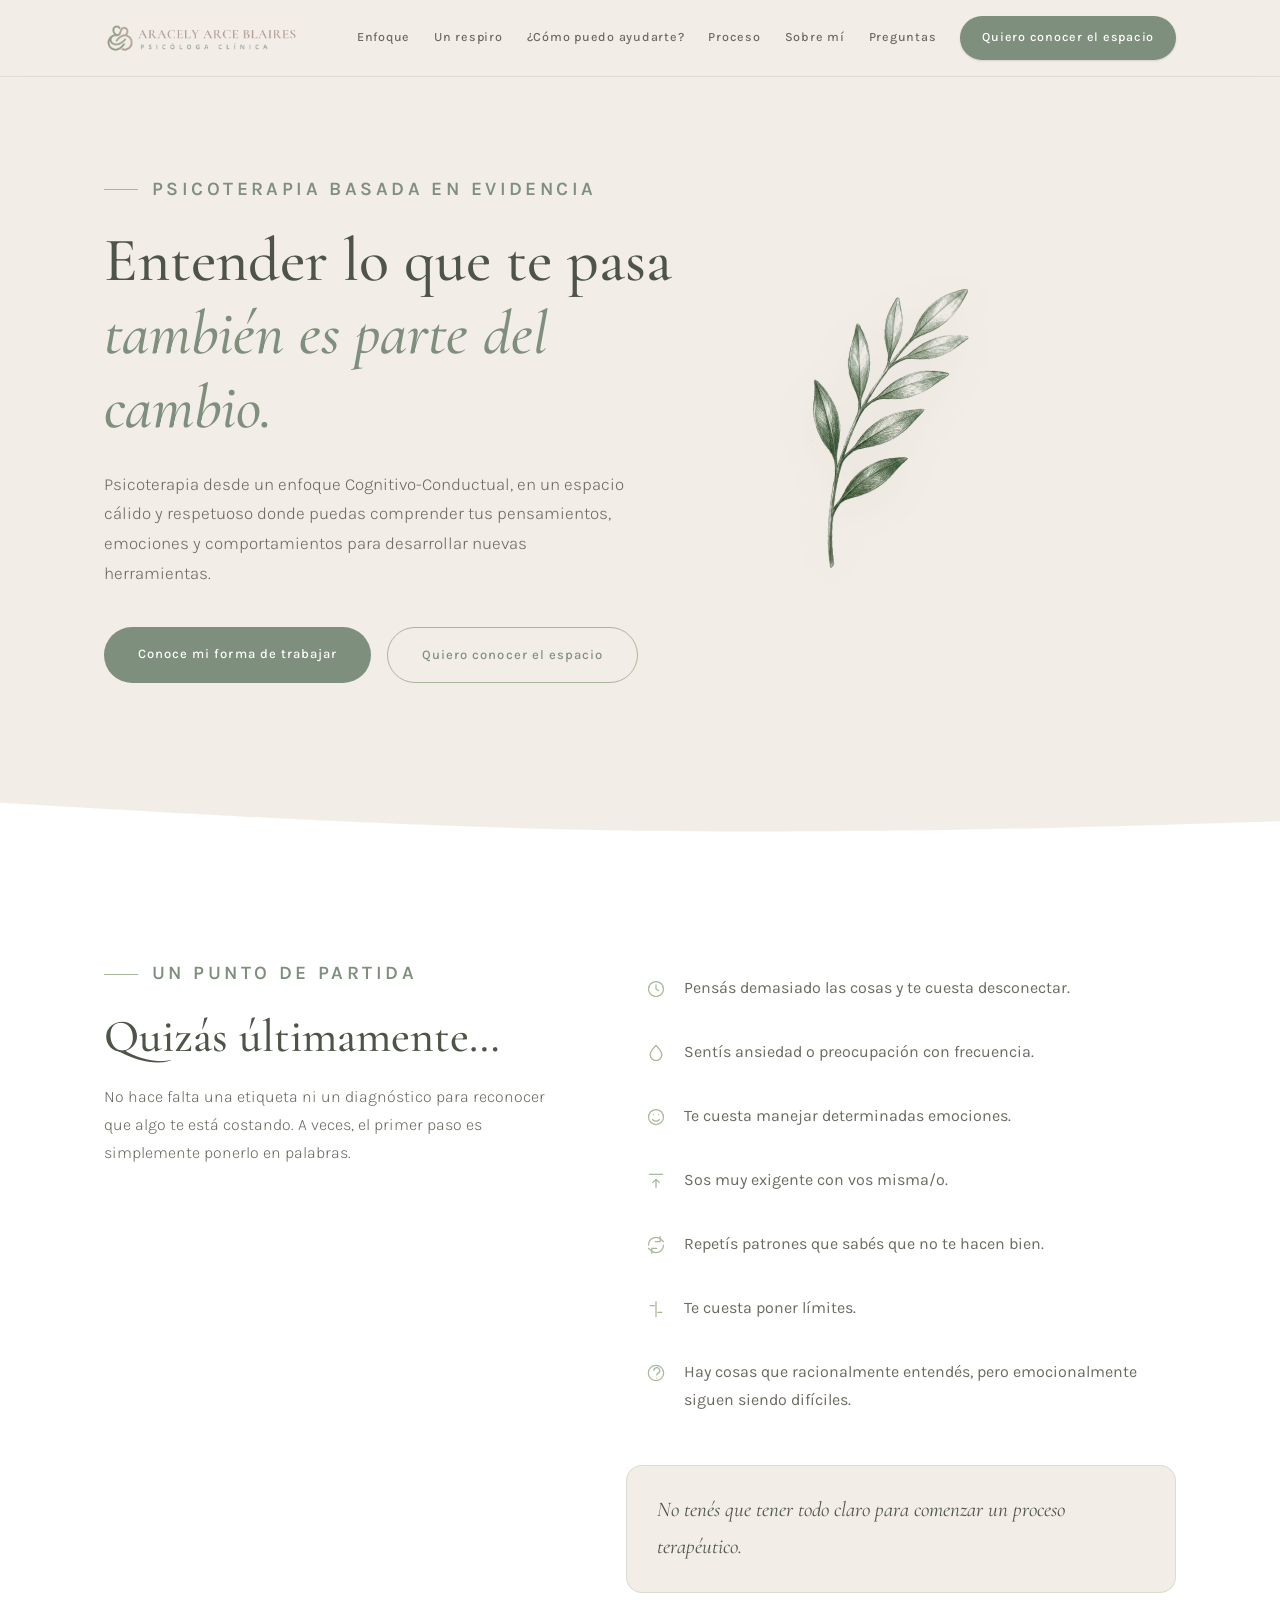
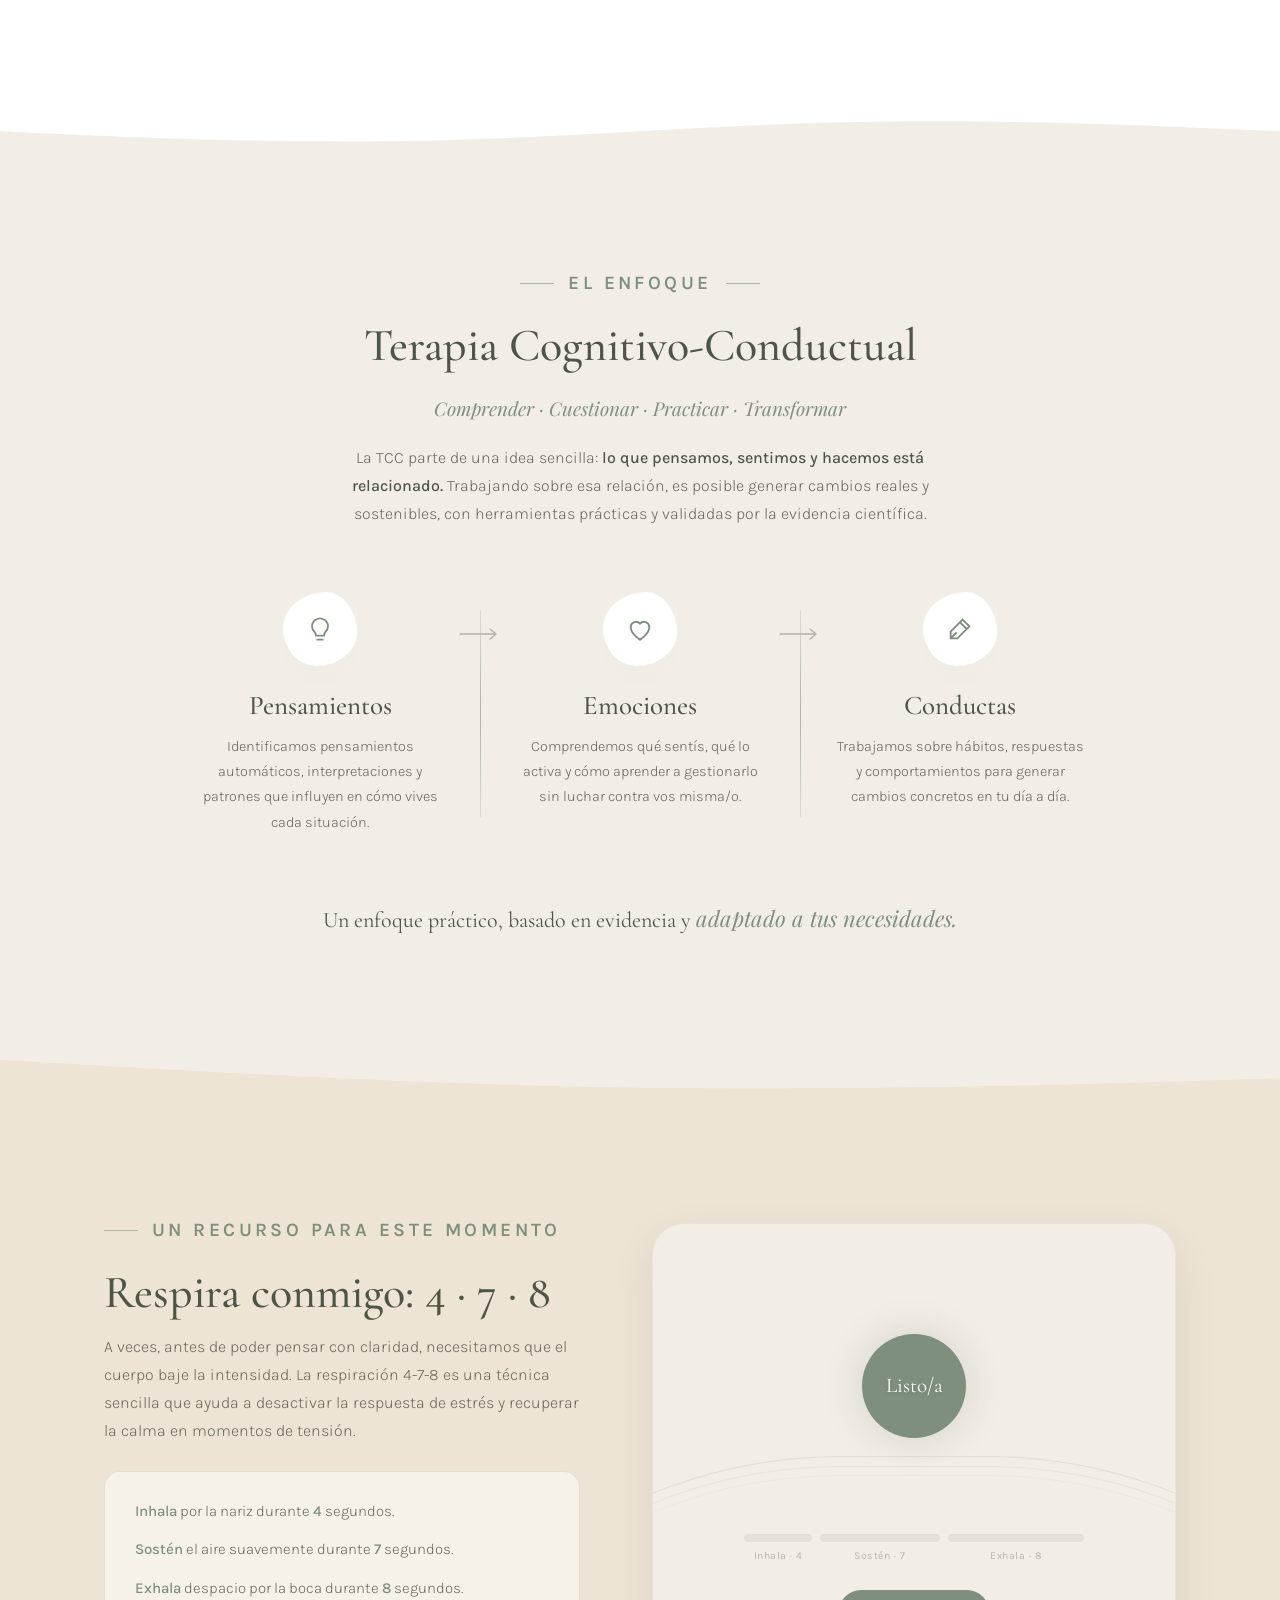
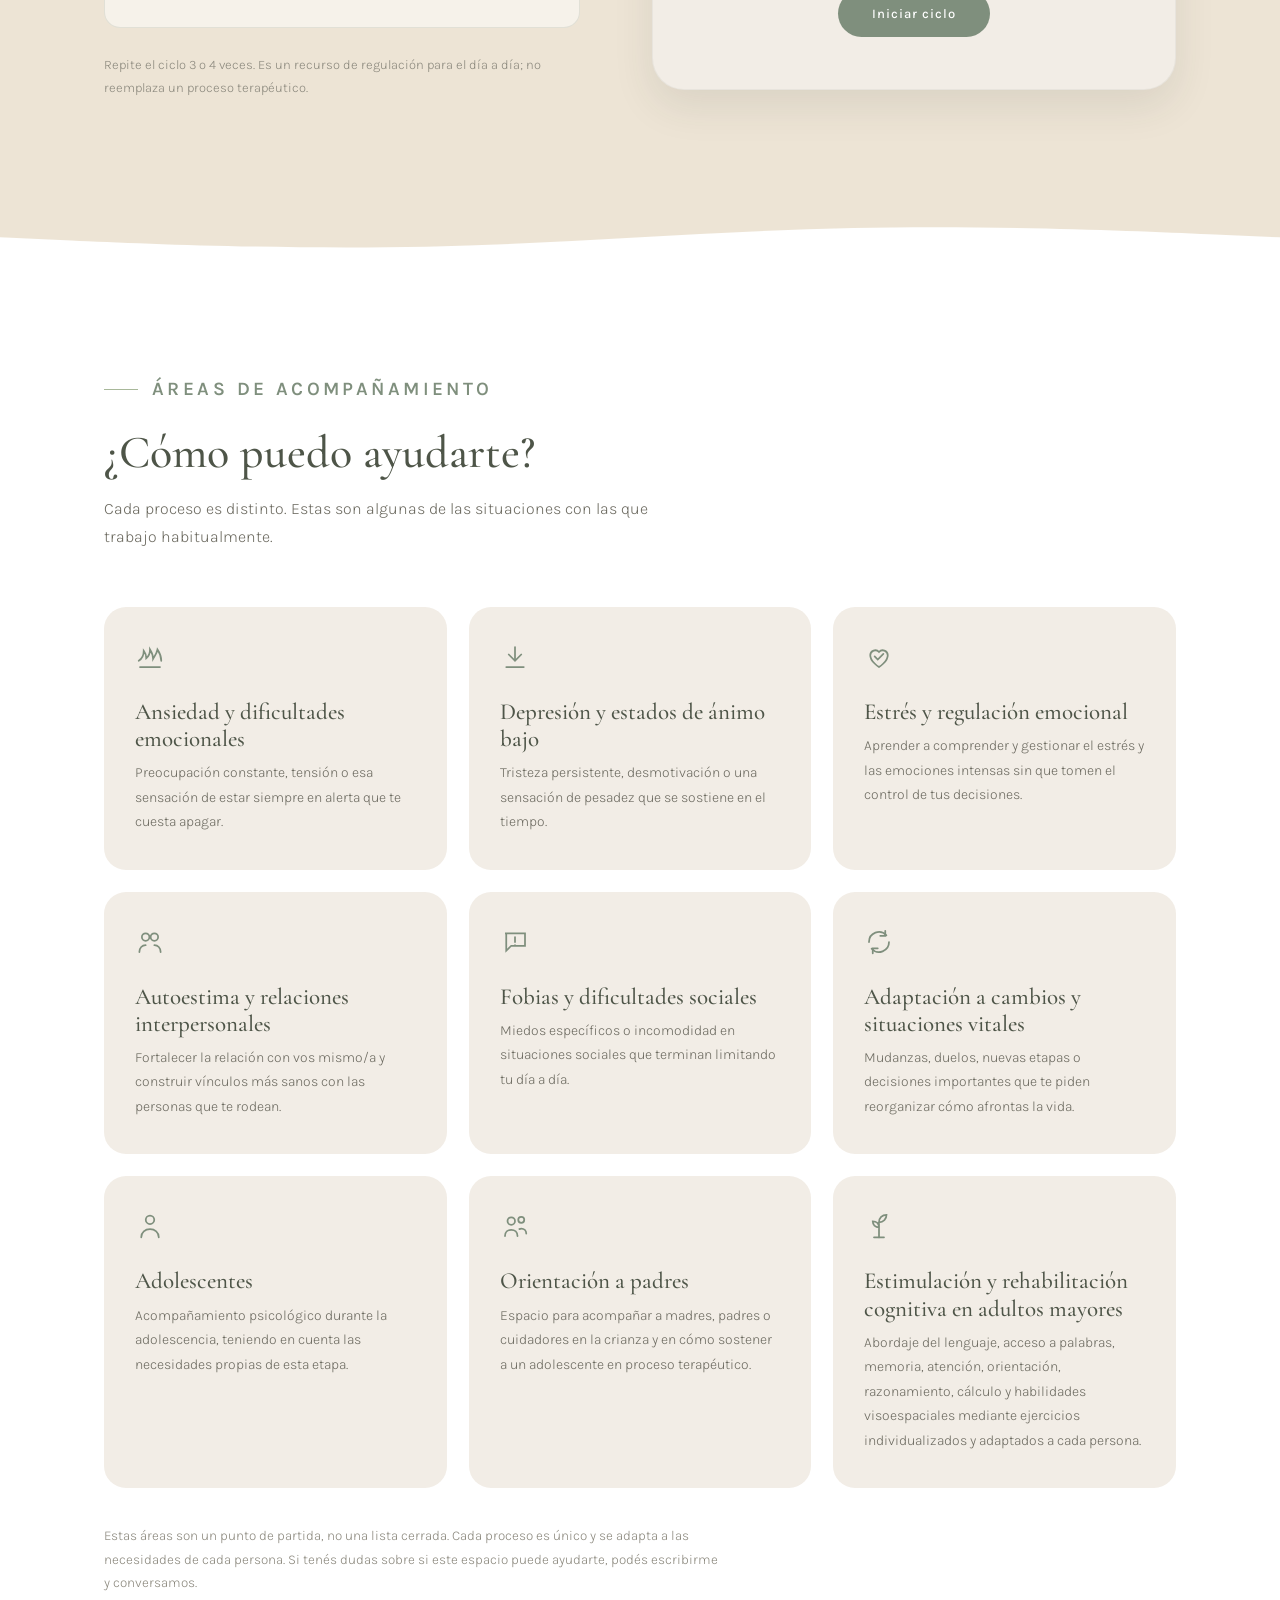
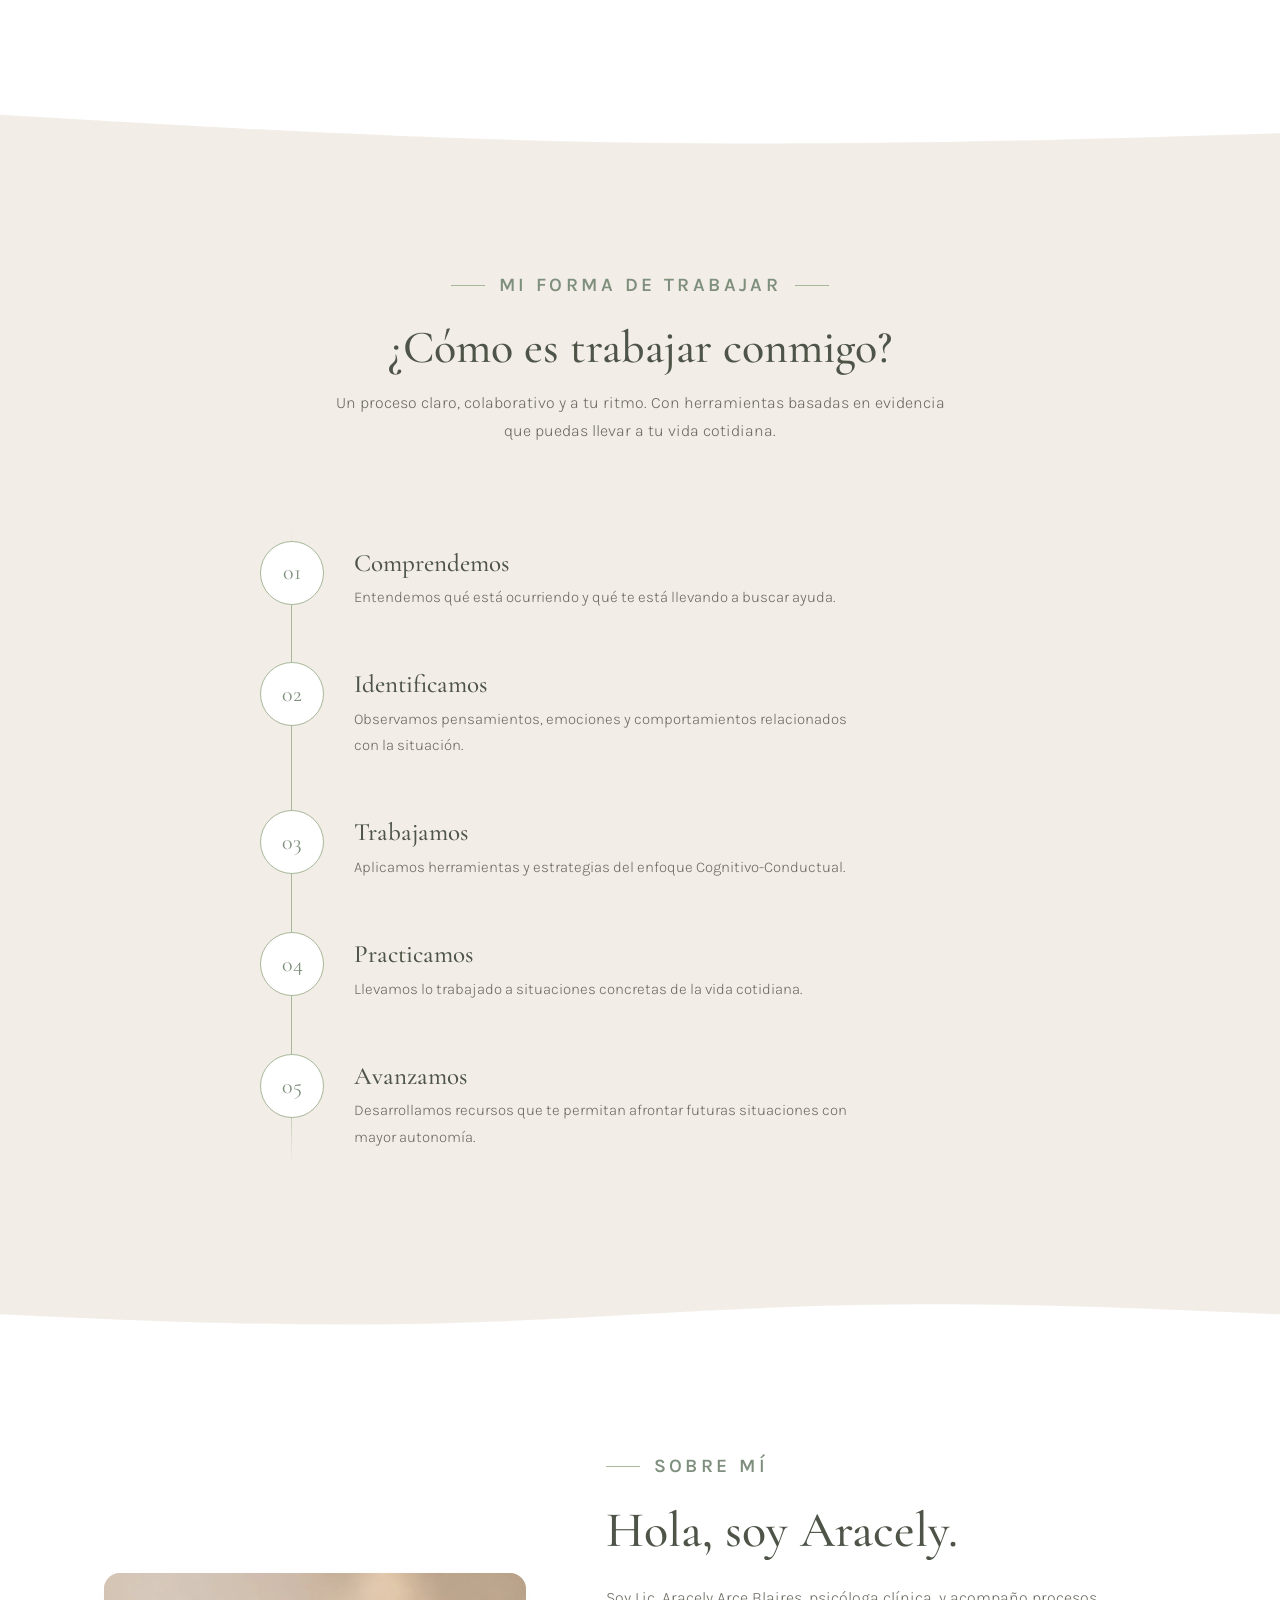
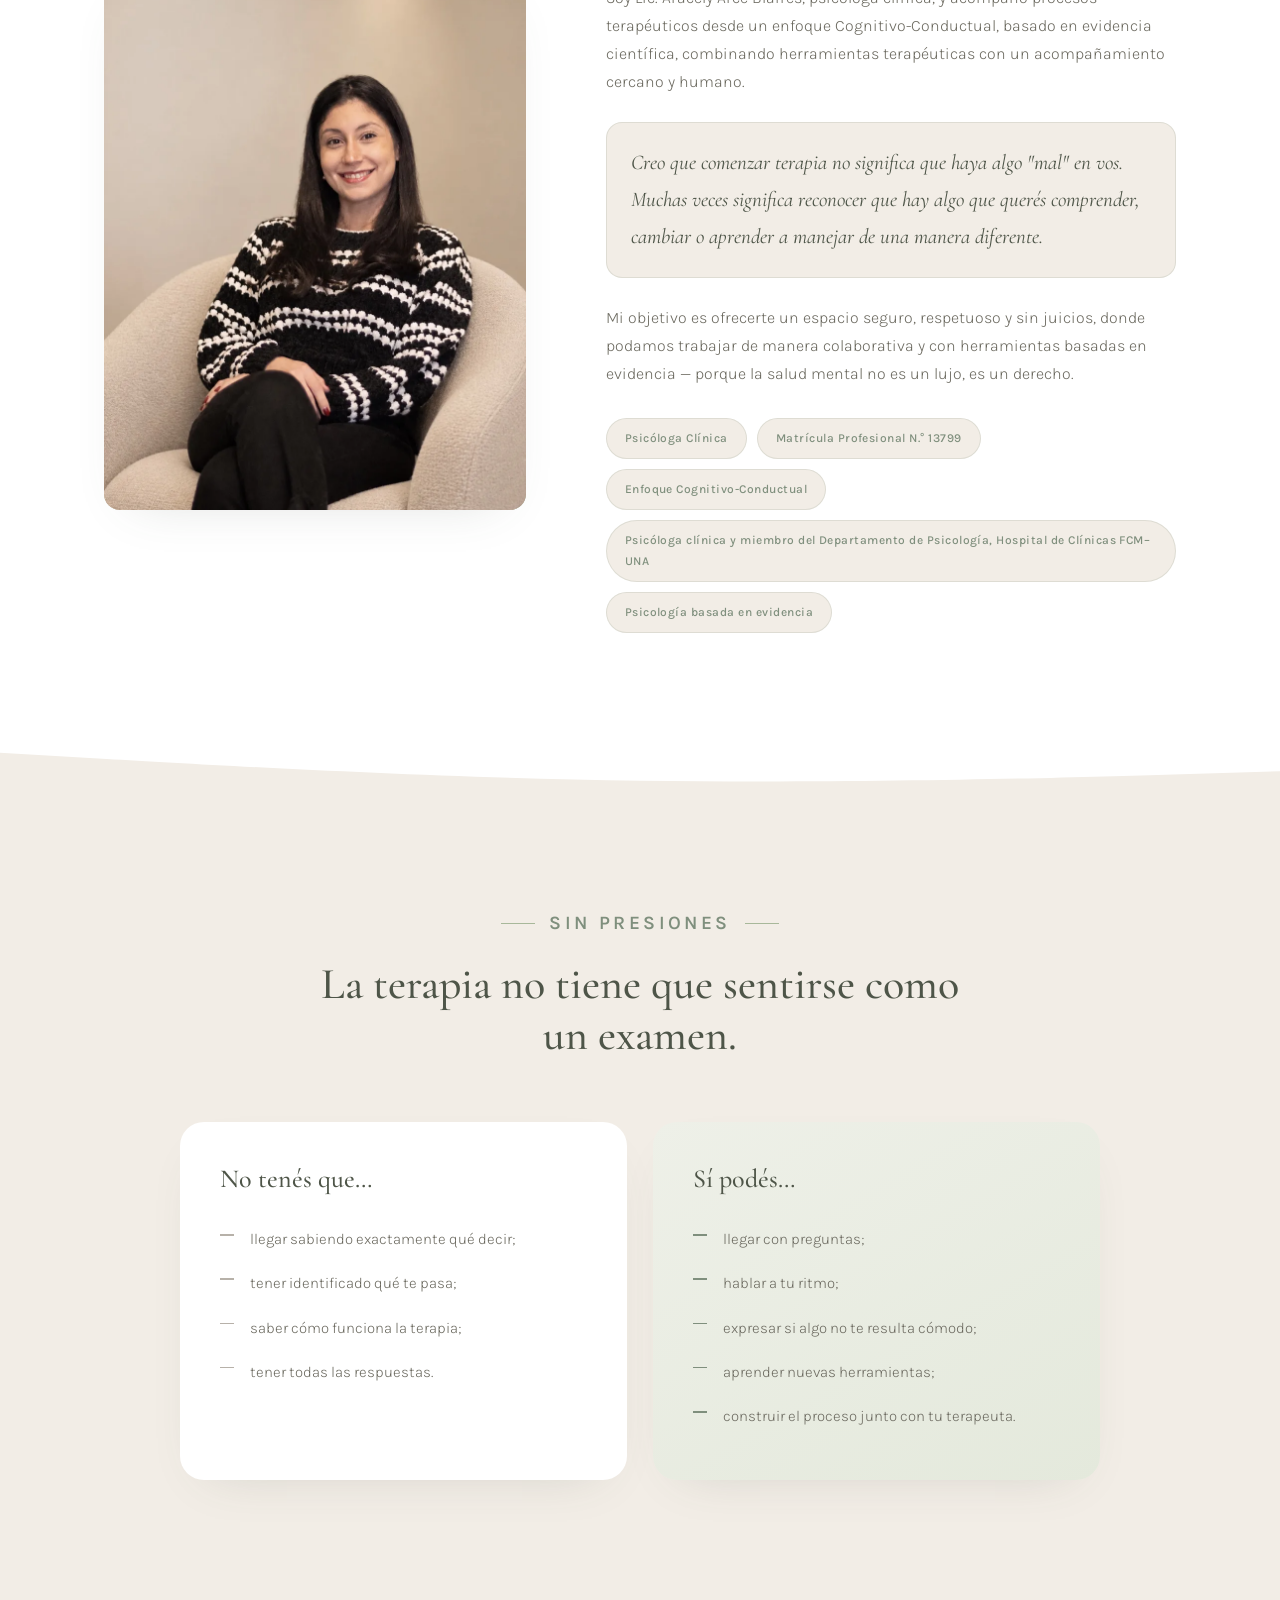
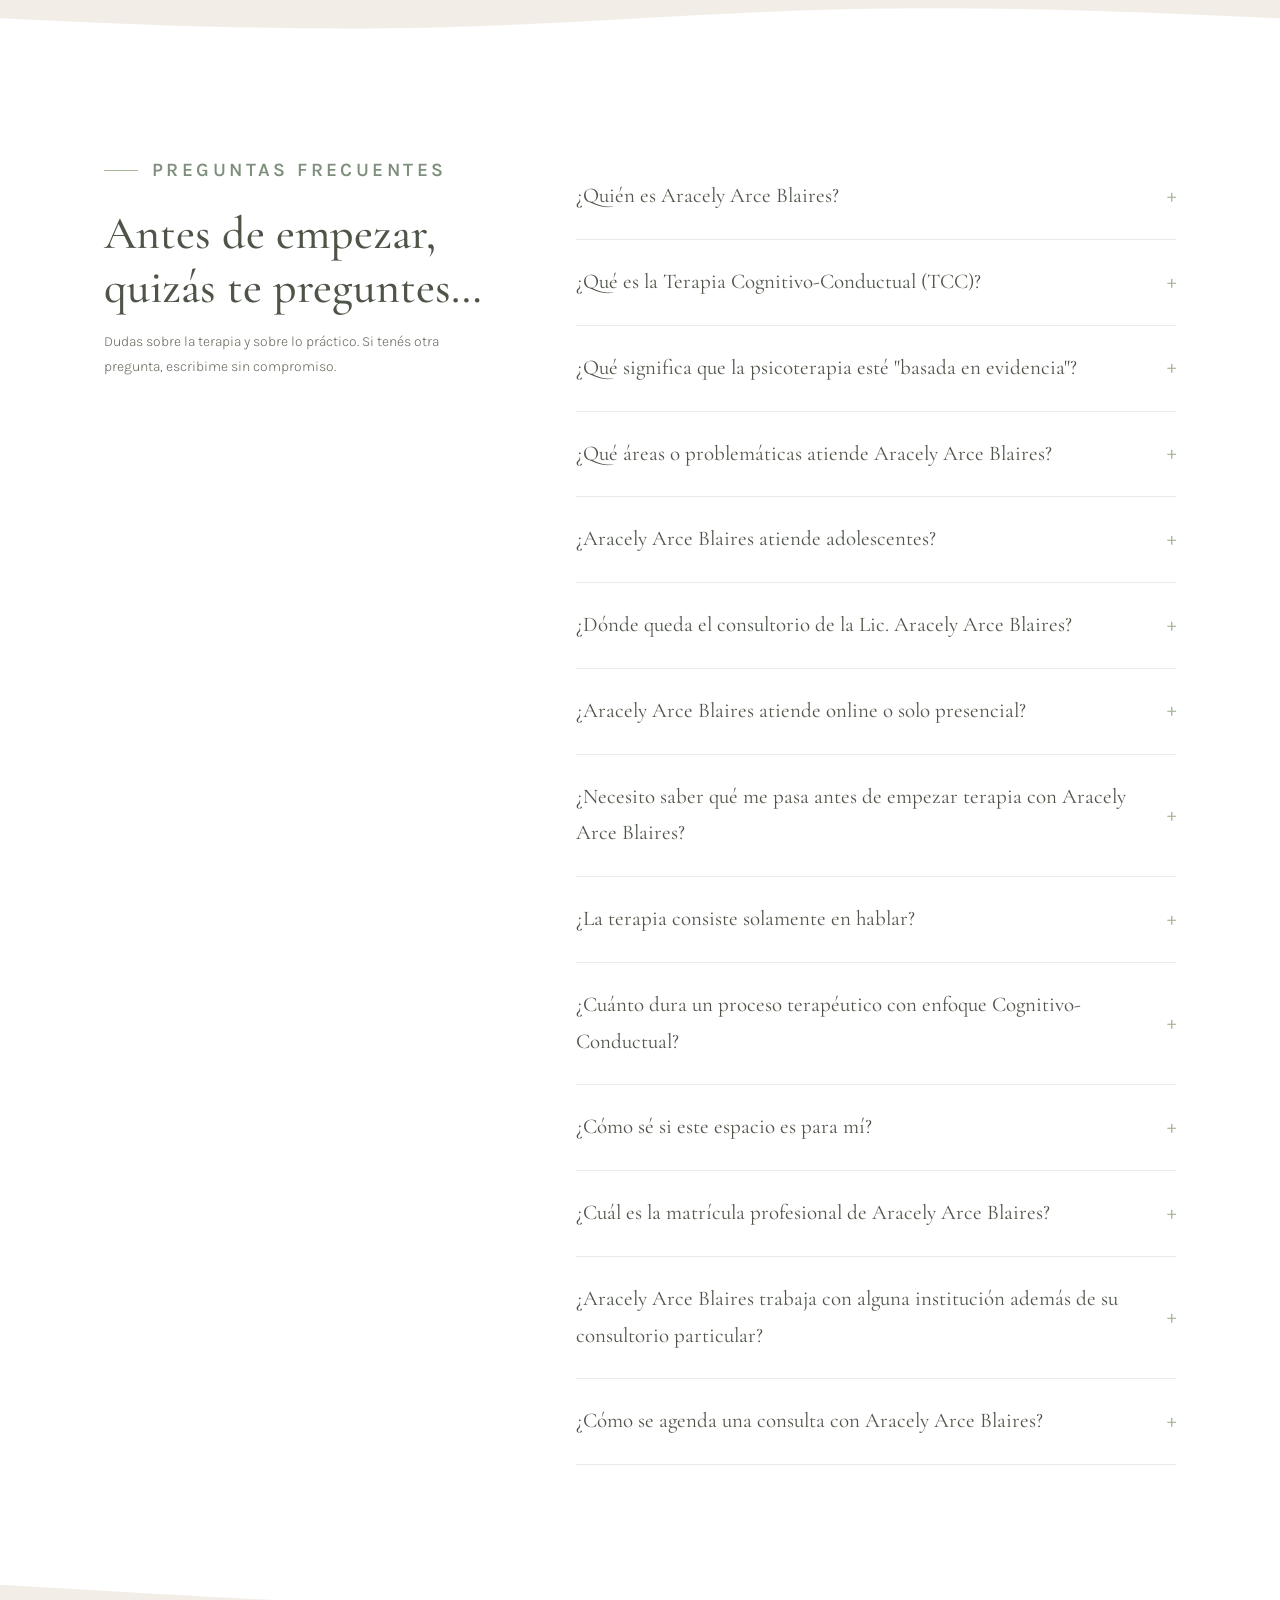
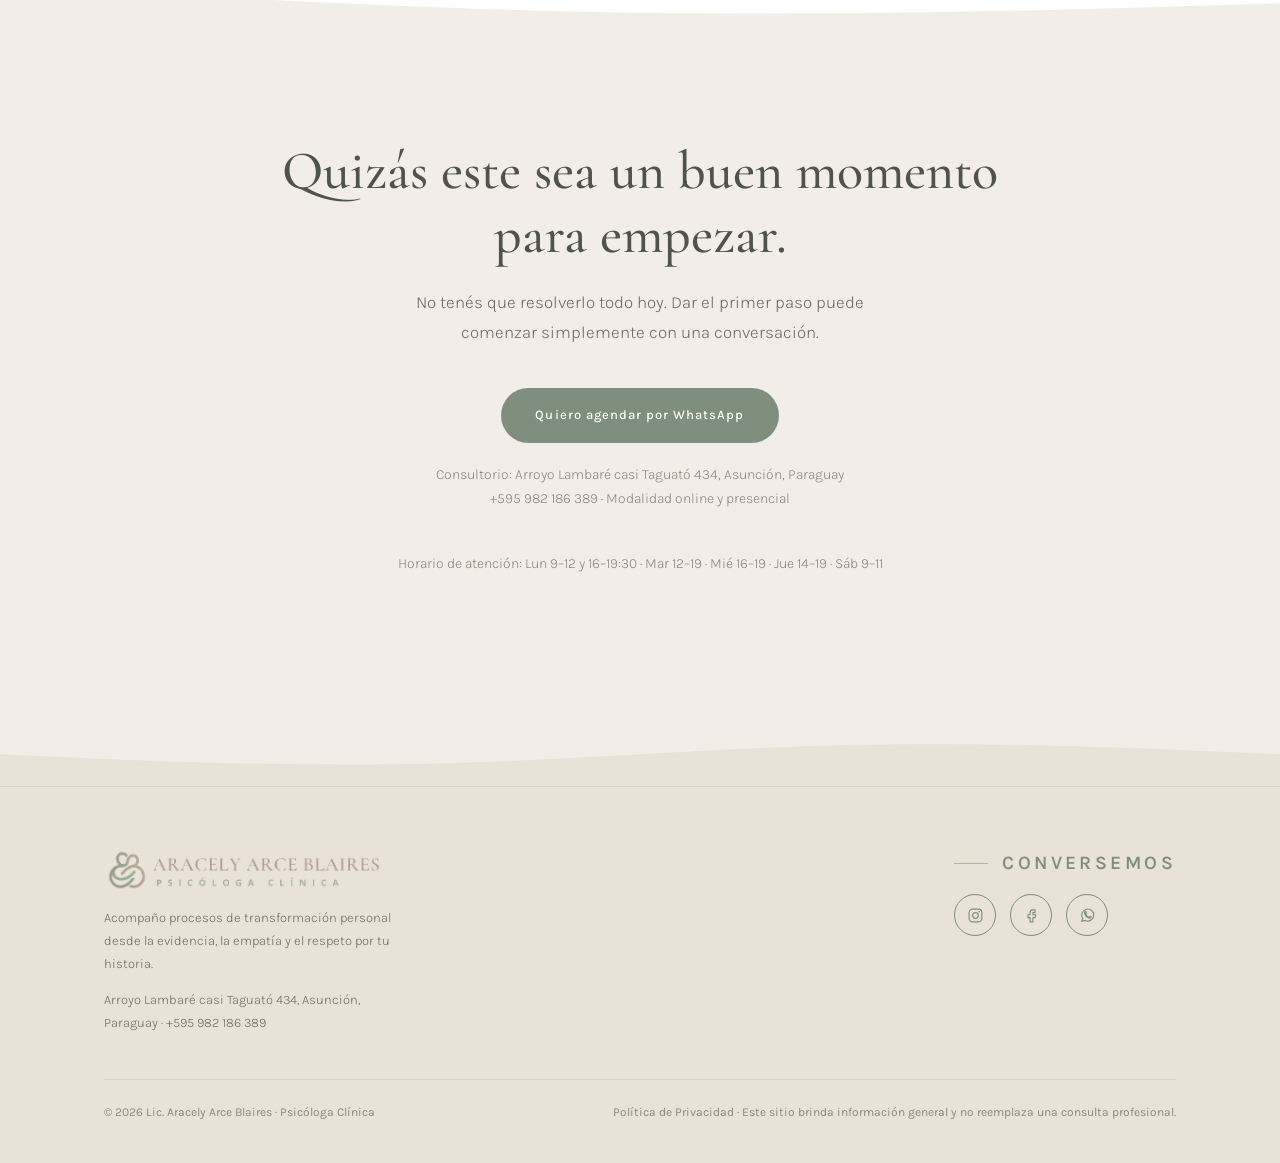
==== commit be0b2627: "feat: actualizar número de WhatsApp a +595 982 186 389 Reemplaza el número anterior (+595 982 135 94" ====
--- a/index.html
+++ b/index.html
@@ -37,7 +37,7 @@
       "url": "https://aracelyarceblaires.com.py",
       "image": "https://aracelyarceblaires.com.py/assets/logo-transparente.png",
       "logo": "https://aracelyarceblaires.com.py/assets/logo-transparente.png",
-      "telephone": "+595982135943",
+      "telephone": "+595982186389",
       "identifier": {
         "@type": "PropertyValue",
         "name": "Matrícula Profesional",
@@ -212,7 +212,7 @@
           "name": "¿Cómo se agenda una consulta con Aracely Arce Blaires?",
           "acceptedAnswer": {
             "@type": "Answer",
-            "text": "La forma más directa es escribir por WhatsApp al +595 982 135 943, o por Instagram (@psico.aracelyarce). Aracely responde personalmente para coordinar horario y modalidad (presencial en Asunción u online)."
+            "text": "La forma más directa es escribir por WhatsApp al +595 982 186 389, o por Instagram (@psico.aracelyarce). Aracely responde personalmente para coordinar horario y modalidad (presencial en Asunción u online)."
           }
         }
       ]
@@ -579,7 +579,7 @@
       </details>
       <details>
         <summary>¿Cómo se agenda una consulta con Aracely Arce Blaires?</summary>
-        <p>La forma más directa es escribir por WhatsApp al +595 982 135 943, o por Instagram (@psico.aracelyarce). Aracely responde personalmente para coordinar horario y modalidad (presencial en Asunción u online).</p>
+        <p>La forma más directa es escribir por WhatsApp al +595 982 186 389, o por Instagram (@psico.aracelyarce). Aracely responde personalmente para coordinar horario y modalidad (presencial en Asunción u online).</p>
       </details>
     </div>
   </div>
@@ -591,8 +591,8 @@
   <div class="wrap">
     <h2 class="reveal d1">Quizás este sea un buen momento para empezar.</h2>
     <p class="reveal d2">No tenés que resolverlo todo hoy. Dar el primer paso puede comenzar simplemente con una conversación.</p>
-    <a href="https://wa.me/595982135943?text=Hola%20Aracely%2C%20me%20gustar%C3%ADa%20agendar%20una%20consulta." class="btn reveal d3" target="_blank" rel="noopener">Quiero agendar por WhatsApp</a>
-    <p class="reveal d3" style="margin-top:20px;font-size:14px;color:var(--texto-suave)">Consultorio: Arroyo Lambaré casi Taguató 434, Asunción, Paraguay<br>+595 982 135 943 · Modalidad online y presencial</p>
+    <a href="https://wa.me/595982186389?text=Hola%20Aracely%2C%20me%20gustar%C3%ADa%20agendar%20una%20consulta." class="btn reveal d3" target="_blank" rel="noopener">Quiero agendar por WhatsApp</a>
+    <p class="reveal d3" style="margin-top:20px;font-size:14px;color:var(--texto-suave)">Consultorio: Arroyo Lambaré casi Taguató 434, Asunción, Paraguay<br>+595 982 186 389 · Modalidad online y presencial</p>
     <p class="reveal d3" style="margin-top:8px;font-size:14px;color:var(--texto-suave)">Horario de atención: Lun 9–12 y 16–19:30 · Mar 12–19 · Mié 16–19 · Jue 14–19 · Sáb 9–11</p>
   </div>
   <div class="ola flip" aria-hidden="true"><svg viewBox="0 0 1440 120" preserveAspectRatio="none"><path d="M0,64L80,58.7C160,53,320,43,480,48C640,53,800,75,960,80C1120,85,1280,75,1360,69.3L1440,64L1440,120L1360,120C1280,120,1120,120,960,120C800,120,640,120,480,120C320,120,160,120,80,120L0,120Z" fill="#e9e2d6"/></svg></div>
@@ -610,7 +610,7 @@
           <img src="assets/logo-transparente.png" alt="Aracely Arce Blaires — Psicóloga Clínica" class="brand-logo foot-logo" width="1182" height="194" loading="lazy">
         </picture>
         <p>Acompaño procesos de transformación personal desde la evidencia, la empatía y el respeto por tu historia.</p>
-        <p>Arroyo Lambaré casi Taguató 434, Asunción, Paraguay · +595 982 135 943</p>
+        <p>Arroyo Lambaré casi Taguató 434, Asunción, Paraguay · +595 982 186 389</p>
       </div>
       <div>
         <div class="eyebrow" style="margin-bottom:14px">Conversemos</div>
@@ -621,7 +621,7 @@
           <a href="https://www.facebook.com/profile.php?id=61592144711436" target="_blank" rel="noopener" aria-label="Facebook">
             <svg viewBox="0 0 24 24" fill="none" stroke="currentColor" stroke-width="1.6"><path d="M14 8h3V4h-3a4 4 0 0 0-4 4v3H7v4h3v6h4v-6h3l1-4h-4V8.5c0-.3.2-.5.5-.5z" stroke-linejoin="round"/></svg>
           </a>
-          <a href="https://wa.me/595982135943" target="_blank" rel="noopener" aria-label="WhatsApp">
+          <a href="https://wa.me/595982186389" target="_blank" rel="noopener" aria-label="WhatsApp">
             <svg viewBox="0 0 24 24" fill="none" stroke="currentColor" stroke-width="1.6" stroke-linecap="round"><path d="M4 20l1.3-3.9A8.5 8.5 0 1 1 8.6 19L4 20z"/><path d="M9.5 9.5c.5 2.5 2.5 4.5 5 5l1-1.5 2 1c-.5 1.5-2 2-3.5 1.5-2.8-.9-5-3.2-6-6C7.5 8 8 6.5 9.5 6l1 2-1 1.5z" stroke-linejoin="round"/></svg>
           </a>
         </div>
@@ -629,7 +629,7 @@
     </div>
     <div class="foot-legal">
       <span>© 2026 Lic. Aracely Arce Blaires · Psicóloga Clínica</span>
-      <span><a href="privacidad.html" style="color:var(--texto-suave)">Política de Privacidad</a> · Este sitio brinda información general y no reemplaza una consulta profesional.</span>
+      <span><a href="/privacidad" style="color:var(--texto-suave)">Política de Privacidad</a> · Este sitio brinda información general y no reemplaza una consulta profesional.</span>
     </div>
   </div>
 </footer>
